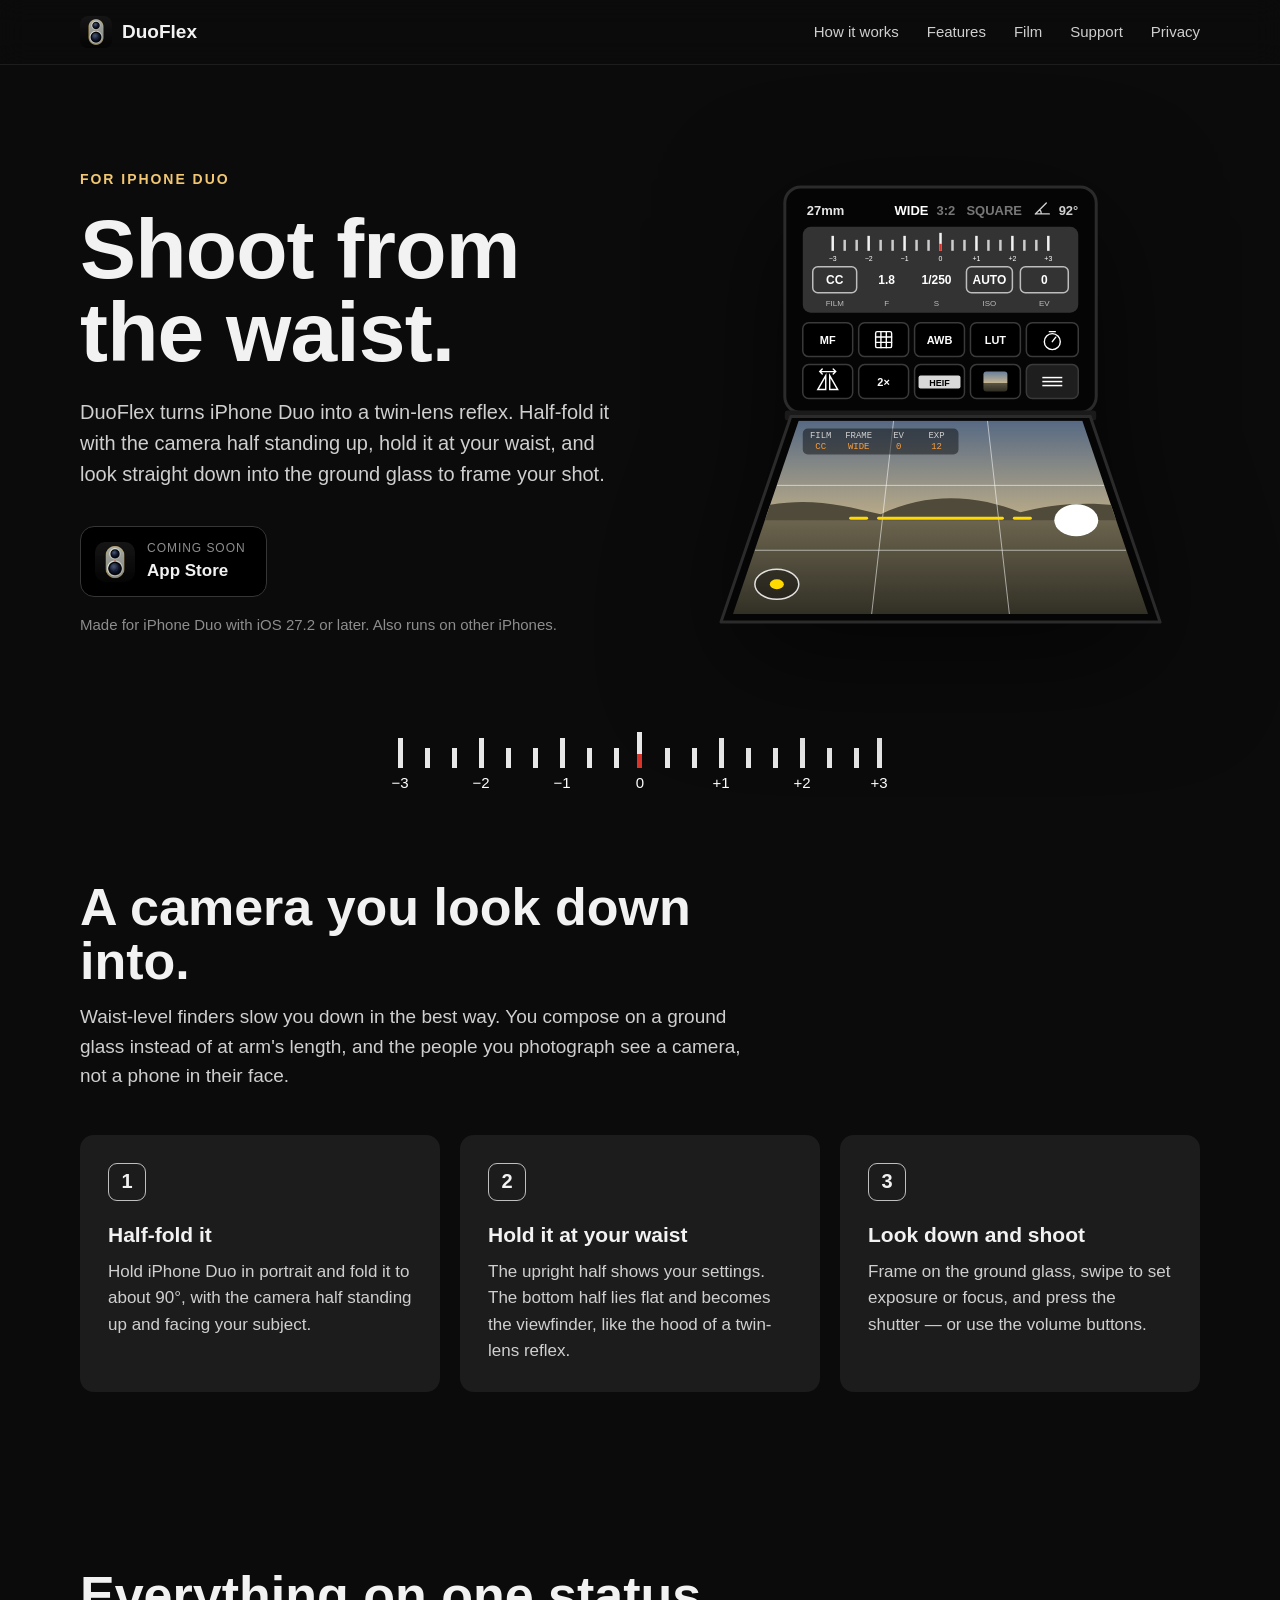
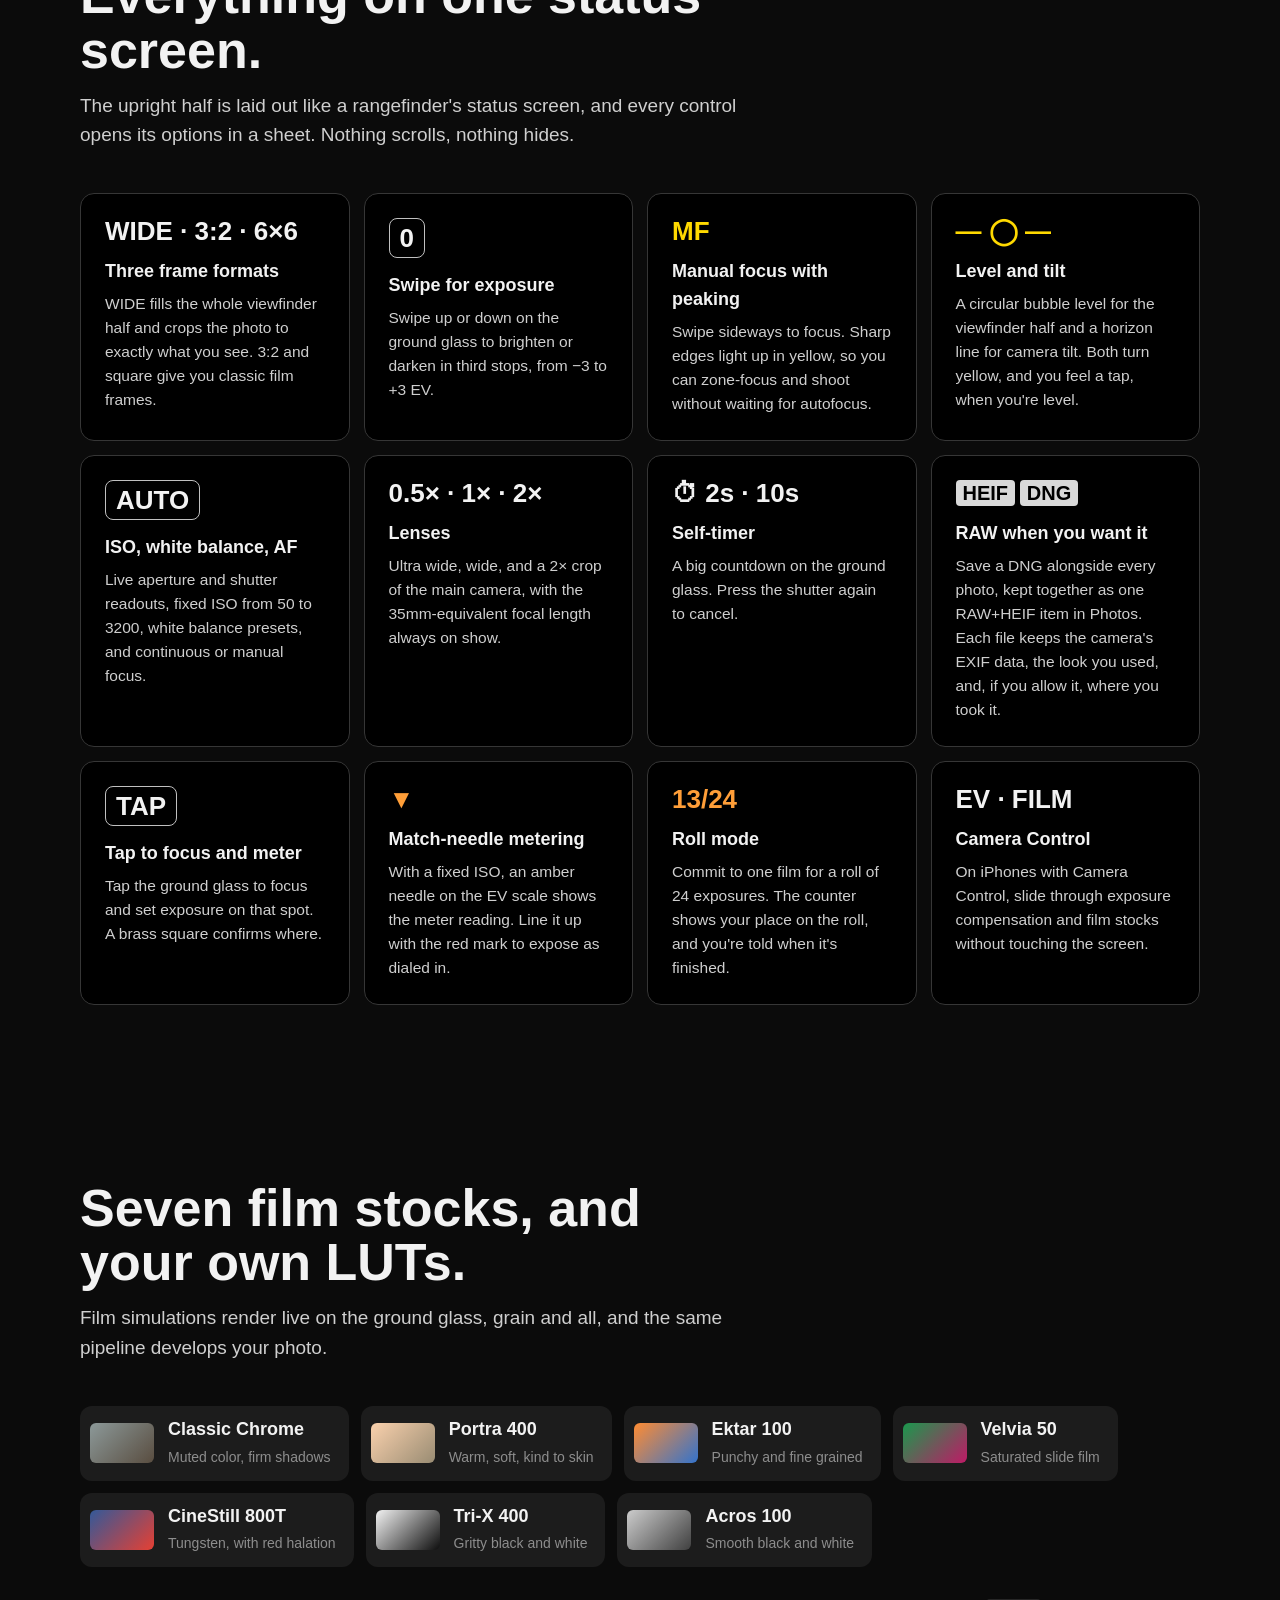
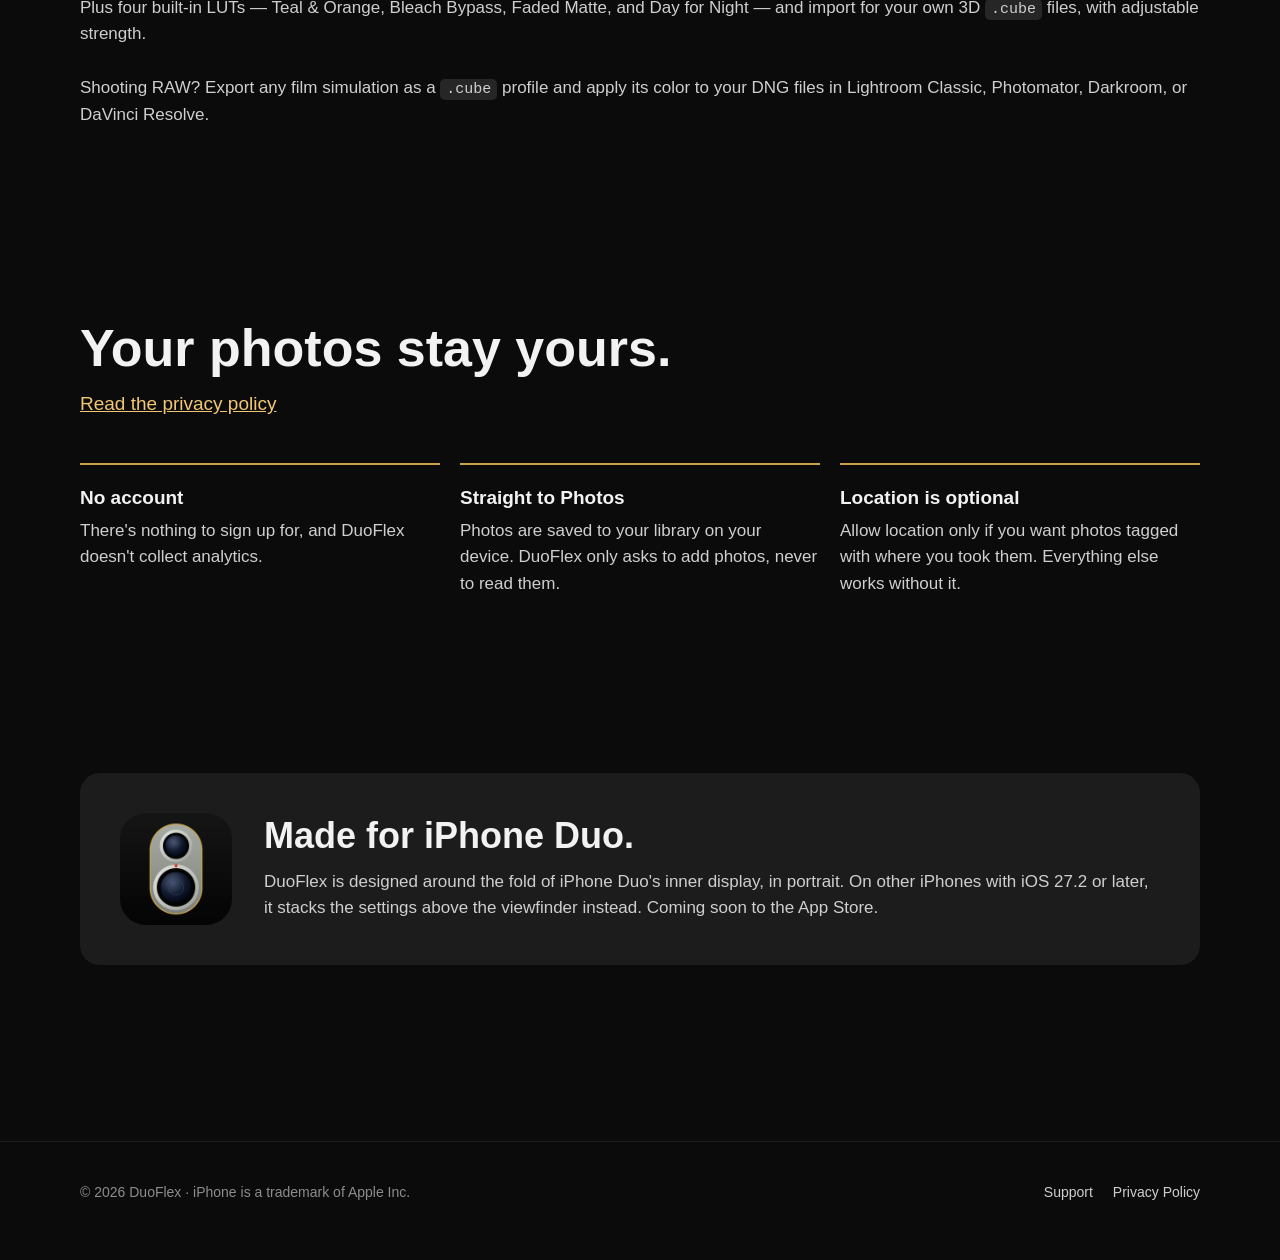
==== index.html @ f469e411 "Show 27mm and a −3 to +3 EV scale in the hero graphic Co-Authored-By: Claude Opus 5.5 <noreply@anthr" ====
<!doctype html>
<html lang="en">
<head>
  <meta charset="utf-8">
  <meta name="viewport" content="width=device-width, initial-scale=1">
  <title>DuoFlex — A waist-level finder for iPhone Duo</title>
  <meta name="description" content="DuoFlex turns iPhone Duo into a twin-lens reflex. Half-fold it, hold it at your waist, and look down into the ground glass to frame your shot.">
  <meta name="theme-color" content="#0b0b0b">
  <meta property="og:title" content="DuoFlex — A waist-level finder for iPhone Duo">
  <meta property="og:description" content="Half-fold your iPhone Duo, hold it at your waist, and look down to frame your shot — like a twin-lens reflex.">
  <meta property="og:image" content="assets/icon.png">
  <link rel="icon" type="image/png" href="assets/favicon.png">
  <link rel="apple-touch-icon" href="assets/apple-touch-icon.png">
  <link rel="stylesheet" href="assets/site.css">
</head>
<body>
  <header>
    <nav class="wrap nav" aria-label="Main">
      <a class="brand" href="#top"><img src="assets/favicon.png" alt="" width="32" height="32">DuoFlex</a>
      <ul>
        <li><a href="#how">How it works</a></li>
        <li><a href="#features">Features</a></li>
        <li><a href="#film">Film</a></li>
        <li><a href="support.html">Support</a></li>
        <li><a href="privacy.html">Privacy</a></li>
      </ul>
    </nav>
  </header>

  <main id="top">
    <section class="hero">
      <div class="wrap hero-grid">
        <div>
          <p class="eyebrow">For iPhone Duo</p>
          <h1>Shoot from<br>the waist.</h1>
          <p class="lede">DuoFlex turns iPhone Duo into a twin-lens reflex. Half-fold it with the camera half standing up, hold it at your waist, and look straight down into the ground glass to frame your shot.</p>
          <div class="cta">
            <div class="badge">
              <img src="assets/favicon.png" alt="" width="40" height="40">
              <div><small>Coming soon</small><strong>App Store</strong></div>
            </div>
            <span class="requires">Made for iPhone Duo with iOS 27.2 or later. Also runs on other iPhones.</span>
          </div>
        </div>

        <!-- A half-folded iPhone Duo: status screen on the upright half, viewfinder on the flat half. -->
        <svg class="device" viewBox="0 0 520 500" role="img" aria-labelledby="device-title">
          <title id="device-title">iPhone Duo half-folded, with the settings screen standing up and the viewfinder lying flat below it</title>
          <defs>
            <linearGradient id="scene" x1="0" y1="262" x2="0" y2="470" gradientUnits="userSpaceOnUse">
              <stop offset="0" stop-color="#506583"/>
              <stop offset="0.48" stop-color="#b7a988"/>
              <stop offset="0.5" stop-color="#6c654f"/>
              <stop offset="1" stop-color="#2d2b22"/>
            </linearGradient>
            <linearGradient id="thumb" x1="0" y1="0" x2="0" y2="1">
              <stop offset="0" stop-color="#6a7f9c"/>
              <stop offset="0.55" stop-color="#c3b493"/>
              <stop offset="0.56" stop-color="#5e5845"/>
              <stop offset="1" stop-color="#2d2b22"/>
            </linearGradient>
            <clipPath id="glass"><polygon points="118,268 402,268 468,462 52,462"/></clipPath>
          </defs>

          <!-- Upright half -->
          <rect x="104" y="34" width="312" height="226" rx="16" fill="#050505" stroke="#2b2b2b" stroke-width="3"/>
          <text x="126" y="62" fill="#e6e6e6" font-size="13" font-family="-apple-system, sans-serif" font-weight="600">27mm</text>
          <!-- Hinge angle -->
          <path d="M355 61 L369 61 M355 61 L366 50 M361 61 A6 6 0 0 0 359.3 56.7" fill="none" stroke="#cfcfcf" stroke-width="1.4" stroke-linecap="round"/>
          <text x="398" y="62" fill="#cfcfcf" font-size="13" font-family="-apple-system, sans-serif" font-weight="600" text-anchor="end">92°</text>
          <text x="214" y="62" fill="#ffffff" font-size="13" font-family="-apple-system, sans-serif" font-weight="600">WIDE</text>
          <text x="256" y="62" fill="#777" font-size="13" font-family="-apple-system, sans-serif" font-weight="600">3:2</text>
          <text x="286" y="62" fill="#777" font-size="13" font-family="-apple-system, sans-serif" font-weight="600">SQUARE</text>
          <rect x="122" y="74" width="276" height="86" rx="8" fill="#333"/>
          <!-- EV scale: −3 to +3 in third stops, like the app -->
          <g>
            <rect x="150.75" y="83" width="2.5" height="15" fill="#f2f2f2"/>
            <rect x="162.75" y="87" width="2.5" height="11" fill="#cccccc"/>
            <rect x="174.75" y="87" width="2.5" height="11" fill="#cccccc"/>
            <rect x="186.75" y="83" width="2.5" height="15" fill="#f2f2f2"/>
            <rect x="198.75" y="87" width="2.5" height="11" fill="#cccccc"/>
            <rect x="210.75" y="87" width="2.5" height="11" fill="#cccccc"/>
            <rect x="222.75" y="83" width="2.5" height="15" fill="#f2f2f2"/>
            <rect x="234.75" y="87" width="2.5" height="11" fill="#cccccc"/>
            <rect x="246.75" y="87" width="2.5" height="11" fill="#cccccc"/>
            <rect x="258.75" y="80" width="2.5" height="18" fill="#f2f2f2"/>
            <rect x="270.75" y="87" width="2.5" height="11" fill="#cccccc"/>
            <rect x="282.75" y="87" width="2.5" height="11" fill="#cccccc"/>
            <rect x="294.75" y="83" width="2.5" height="15" fill="#f2f2f2"/>
            <rect x="306.75" y="87" width="2.5" height="11" fill="#cccccc"/>
            <rect x="318.75" y="87" width="2.5" height="11" fill="#cccccc"/>
            <rect x="330.75" y="83" width="2.5" height="15" fill="#f2f2f2"/>
            <rect x="342.75" y="87" width="2.5" height="11" fill="#cccccc"/>
            <rect x="354.75" y="87" width="2.5" height="11" fill="#cccccc"/>
            <rect x="366.75" y="83" width="2.5" height="15" fill="#f2f2f2"/>
          </g>
          <g fill="#fff" font-size="7" font-family="-apple-system, sans-serif" text-anchor="middle">
            <text x="152" y="108">−3</text><text x="188" y="108">−2</text><text x="224" y="108">−1</text><text x="260" y="108">0</text><text x="296" y="108">+1</text><text x="332" y="108">+2</text><text x="368" y="108">+3</text>
          </g>
          <rect x="258.75" y="91" width="2.5" height="7" fill="#d9342b"/>
          <g fill="none" stroke="#bdbdbd" stroke-width="1.5">
            <rect x="132" y="114" width="44" height="26" rx="5"/>
            <rect x="286" y="114" width="46" height="26" rx="5"/>
            <rect x="340" y="114" width="48" height="26" rx="5"/>
          </g>
          <g fill="#fff" font-size="12" font-family="-apple-system, sans-serif" font-weight="600" text-anchor="middle">
            <text x="154" y="131">CC</text><text x="206" y="131">1.8</text><text x="256" y="131">1/250</text>
            <text x="309" y="131">AUTO</text><text x="364" y="131">0</text>
          </g>
          <g fill="#bdbdbd" font-size="8" font-family="-apple-system, sans-serif" text-anchor="middle">
            <text x="154" y="153">FILM</text><text x="206" y="153">F</text><text x="256" y="153">S</text>
            <text x="309" y="153">ISO</text><text x="364" y="153">EV</text>
          </g>
          <g fill="#000" stroke="#3a3a3a" stroke-width="1.5">
            <rect x="122" y="170" width="50" height="34" rx="6"/><rect x="178" y="170" width="50" height="34" rx="6"/>
            <rect x="234" y="170" width="50" height="34" rx="6"/><rect x="290" y="170" width="50" height="34" rx="6"/>
            <rect x="346" y="170" width="52" height="34" rx="6"/>
            <rect x="122" y="212" width="50" height="34" rx="6"/><rect x="178" y="212" width="50" height="34" rx="6"/>
            <rect x="234" y="212" width="50" height="34" rx="6"/><rect x="290" y="212" width="50" height="34" rx="6"/>
            <rect x="346" y="212" width="52" height="34" rx="6" fill="#1e1e1e"/>
          </g>
          <g fill="#fff" font-size="11" font-family="-apple-system, sans-serif" font-weight="600" text-anchor="middle">
            <text x="147" y="191">MF</text><text x="259" y="191">AWB</text><text x="315" y="191">LUT</text>
            <text x="203" y="233">2×</text>
          </g>
          <g fill="none" stroke="#fff" stroke-width="1.4" stroke-linecap="round">
            <!-- Grid -->
            <rect x="195" y="179" width="16" height="16" rx="1.5"/>
            <line x1="200.3" y1="179" x2="200.3" y2="195"/><line x1="205.7" y1="179" x2="205.7" y2="195"/>
            <line x1="195" y1="184.3" x2="211" y2="184.3"/><line x1="195" y1="189.7" x2="211" y2="189.7"/>
            <!-- Self-timer -->
            <circle cx="372" cy="189" r="8"/><line x1="372" y1="189" x2="375.5" y2="184.5"/><line x1="369" y1="179" x2="375" y2="179"/>
            <!-- Mirror -->
            <path d="M145 237 L145 223 L137 237 Z M149 237 L149 223 L157 237 Z"/>
            <path d="M139 219 L155 219 M141.5 216.5 L139 219 L141.5 221.5 M152.5 216.5 L155 219 L152.5 221.5"/>
          </g>
          <!-- Last photo thumbnail -->
          <rect x="303" y="219" width="24" height="20" rx="3" fill="url(#thumb)"/>
          <rect x="238" y="223" width="42" height="13" rx="2" fill="#d9d9d9"/>
          <text x="259" y="233" fill="#000" font-size="9" font-family="-apple-system, sans-serif" font-weight="700" text-anchor="middle">HEIF</text>
          <g stroke="#fff" stroke-width="1.5"><line x1="362" y1="225" x2="382" y2="225"/><line x1="362" y1="229" x2="382" y2="229"/><line x1="362" y1="233" x2="382" y2="233"/></g>

          <!-- Hinge -->
          <rect x="104" y="258" width="312" height="10" rx="3" fill="#1a1a1a"/>

          <!-- Flat half, seen from above at an angle -->
          <polygon points="110,264 410,264 480,470 40,470" fill="#050505" stroke="#2b2b2b" stroke-width="3" stroke-linejoin="round"/>
          <g clip-path="url(#glass)">
            <rect x="40" y="262" width="440" height="210" fill="url(#scene)"/>
            <!-- Distant hills on the horizon -->
            <path d="M40,366 C110,340 150,350 200,362 C250,338 300,344 340,360 C380,350 430,346 480,364 L480,368 L40,368 Z" fill="#4f4a3a"/>
            <g stroke="#ffffff" stroke-opacity="0.55" stroke-width="1">
              <line x1="213" y1="268" x2="191" y2="462"/><line x1="307" y1="268" x2="329" y2="462"/>
              <line x1="96" y1="333" x2="424" y2="333"/><line x1="74" y1="398" x2="446" y2="398"/>
            </g>
            <!-- Tilt indicator, level -->
            <g stroke="#ffd900" stroke-width="3" stroke-linecap="round">
              <line x1="170" y1="366" x2="186" y2="366"/><line x1="198" y1="366" x2="322" y2="366"/><line x1="334" y1="366" x2="350" y2="366"/>
            </g>
            <!-- Bubble level -->
            <ellipse cx="96" cy="432" rx="22" ry="15" fill="rgb(0 0 0 / 0.35)" stroke="#fff" stroke-opacity="0.85" stroke-width="1.5"/>
            <ellipse cx="96" cy="432" rx="7" ry="5" fill="#ffd900"/>
            <!-- Readouts -->
            <rect x="122" y="276" width="156" height="26" rx="5" fill="rgb(0 0 0 / 0.45)"/>
            <g font-size="9" font-family="ui-monospace, Menlo, monospace" text-anchor="middle">
              <text x="140" y="286" fill="#cfcfcf">FILM</text><text x="140" y="297" fill="#ff9e38">CC</text>
              <text x="178" y="286" fill="#cfcfcf">FRAME</text><text x="178" y="297" fill="#ff9e38">WIDE</text>
              <text x="218" y="286" fill="#cfcfcf">EV</text><text x="218" y="297" fill="#ff9e38">0</text>
              <text x="256" y="286" fill="#cfcfcf">EXP</text><text x="256" y="297" fill="#ff9e38">12</text>
            </g>
          </g>
          <!-- Shutter release -->
          <ellipse cx="396" cy="368" rx="22" ry="16" fill="#fff"/>
        </svg>
      </div>
    </section>

    <div class="scale" aria-hidden="true">
      <svg viewBox="0 0 520 60">
        <g fill="#e8e8e8">
          <rect x="18" y="6" width="5" height="30"/><rect x="45" y="16" width="5" height="20"/><rect x="72" y="16" width="5" height="20"/>
          <rect x="99" y="6" width="5" height="30"/><rect x="126" y="16" width="5" height="20"/><rect x="153" y="16" width="5" height="20"/>
          <rect x="180" y="6" width="5" height="30"/><rect x="207" y="16" width="5" height="20"/><rect x="234" y="16" width="5" height="20"/>
          <rect x="257" y="0" width="5" height="36"/>
          <rect x="285" y="16" width="5" height="20"/><rect x="312" y="16" width="5" height="20"/><rect x="339" y="6" width="5" height="30"/>
          <rect x="366" y="16" width="5" height="20"/><rect x="393" y="16" width="5" height="20"/><rect x="420" y="6" width="5" height="30"/>
          <rect x="447" y="16" width="5" height="20"/><rect x="474" y="16" width="5" height="20"/><rect x="497" y="6" width="5" height="30"/>
        </g>
        <rect x="257" y="22" width="5" height="14" fill="#d9342b"/>
        <g fill="#fff" font-size="15" font-family="-apple-system, sans-serif" font-weight="500" text-anchor="middle">
          <text x="20" y="56">−3</text><text x="101" y="56">−2</text><text x="182" y="56">−1</text><text x="260" y="56">0</text>
          <text x="341" y="56">+1</text><text x="422" y="56">+2</text><text x="499" y="56">+3</text>
        </g>
      </svg>
    </div>

    <section id="how">
      <div class="wrap">
        <div class="section-head">
          <h2>A camera you look down into.</h2>
          <p>Waist-level finders slow you down in the best way. You compose on a ground glass instead of at arm's length, and the people you photograph see a camera, not a phone in their face.</p>
        </div>
        <ol class="steps">
          <li>
            <h3>Half-fold it</h3>
            <p>Hold iPhone Duo in portrait and fold it to about 90°, with the camera half standing up and facing your subject.</p>
          </li>
          <li>
            <h3>Hold it at your waist</h3>
            <p>The upright half shows your settings. The bottom half lies flat and becomes the viewfinder, like the hood of a twin-lens reflex.</p>
          </li>
          <li>
            <h3>Look down and shoot</h3>
            <p>Frame on the ground glass, swipe to set exposure or focus, and press the shutter — or use the volume buttons.</p>
          </li>
        </ol>
      </div>
    </section>

    <section id="features">
      <div class="wrap">
        <div class="section-head">
          <h2>Everything on one status screen.</h2>
          <p>The upright half is laid out like a rangefinder's status screen, and every control opens its options in a sheet. Nothing scrolls, nothing hides.</p>
        </div>
        <div class="tiles">
          <div class="tile"><span class="code">WIDE · 3:2 · 6×6</span><h3>Three frame formats</h3><p>WIDE fills the whole viewfinder half and crops the photo to exactly what you see. 3:2 and square give you classic film frames.</p></div>
          <div class="tile"><span class="code boxed">0</span><h3>Swipe for exposure</h3><p>Swipe up or down on the ground glass to brighten or darken in third stops, from −3 to +3 EV.</p></div>
          <div class="tile"><span class="code yellow">MF</span><h3>Manual focus with peaking</h3><p>Swipe sideways to focus. Sharp edges light up in yellow, so you can zone-focus and shoot without waiting for autofocus.</p></div>
          <div class="tile"><span class="code yellow">— ◯ —</span><h3>Level and tilt</h3><p>A circular bubble level for the viewfinder half and a horizon line for camera tilt. Both turn yellow, and you feel a tap, when you're level.</p></div>
          <div class="tile"><span class="code boxed">AUTO</span><h3>ISO, white balance, AF</h3><p>Live aperture and shutter readouts, fixed ISO from 50 to 3200, white balance presets, and continuous or manual focus.</p></div>
          <div class="tile"><span class="code">0.5× · 1× · 2×</span><h3>Lenses</h3><p>Ultra wide, wide, and a 2× crop of the main camera, with the 35mm-equivalent focal length always on show.</p></div>
          <div class="tile"><span class="code">⏱ 2s · 10s</span><h3>Self-timer</h3><p>A big countdown on the ground glass. Press the shutter again to cancel.</p></div>
          <div class="tile"><span class="code chip">HEIF</span> <span class="code chip">DNG</span><h3>RAW when you want it</h3><p>Save a DNG alongside every photo, kept together as one RAW+HEIF item in Photos. Each file keeps the camera's EXIF data, the look you used, and, if you allow it, where you took it.</p></div>
          <div class="tile"><span class="code boxed">TAP</span><h3>Tap to focus and meter</h3><p>Tap the ground glass to focus and set exposure on that spot. A brass square confirms where.</p></div>
          <div class="tile"><span class="code amber">▼</span><h3>Match-needle metering</h3><p>With a fixed ISO, an amber needle on the EV scale shows the meter reading. Line it up with the red mark to expose as dialed in.</p></div>
          <div class="tile"><span class="code amber">13/24</span><h3>Roll mode</h3><p>Commit to one film for a roll of 24 exposures. The counter shows your place on the roll, and you're told when it's finished.</p></div>
          <div class="tile"><span class="code">EV · FILM</span><h3>Camera Control</h3><p>On iPhones with Camera Control, slide through exposure compensation and film stocks without touching the screen.</p></div>
        </div>
      </div>
    </section>

    <section id="film">
      <div class="wrap">
        <div class="section-head">
          <h2>Seven film stocks, and your own LUTs.</h2>
          <p>Film simulations render live on the ground glass, grain and all, and the same pipeline develops your photo.</p>
        </div>
        <ul class="films">
          <li><span class="swatch" style="background: linear-gradient(135deg, #8c9999, #594d40)"></span><div><strong>Classic Chrome</strong><span>Muted color, firm shadows</span></div></li>
          <li><span class="swatch" style="background: linear-gradient(135deg, #fad1ad, #998c73)"></span><div><strong>Portra 400</strong><span>Warm, soft, kind to skin</span></div></li>
          <li><span class="swatch" style="background: linear-gradient(135deg, #ff8c33, #3373cc)"></span><div><strong>Ektar 100</strong><span>Punchy and fine grained</span></div></li>
          <li><span class="swatch" style="background: linear-gradient(135deg, #1a994d, #bf1a66)"></span><div><strong>Velvia 50</strong><span>Saturated slide film</span></div></li>
          <li><span class="swatch" style="background: linear-gradient(135deg, #335999, #e64033)"></span><div><strong>CineStill 800T</strong><span>Tungsten, with red halation</span></div></li>
          <li><span class="swatch" style="background: linear-gradient(135deg, #f2f2f2, #0d0d0d)"></span><div><strong>Tri-X 400</strong><span>Gritty black and white</span></div></li>
          <li><span class="swatch" style="background: linear-gradient(135deg, #cccccc, #404040)"></span><div><strong>Acros 100</strong><span>Smooth black and white</span></div></li>
        </ul>
        <p class="luts">Plus four built-in LUTs — Teal &amp; Orange, Bleach Bypass, Faded Matte, and Day for Night — and import for your own 3D <code>.cube</code> files, with adjustable strength.</p>
        <p class="luts">Shooting RAW? Export any film simulation as a <code>.cube</code> profile and apply its color to your DNG files in Lightroom Classic, Photomator, Darkroom, or DaVinci Resolve.</p>
      </div>
    </section>

    <section id="privacy">
      <div class="wrap">
        <div class="section-head">
          <h2>Your photos stay yours.</h2>
          <p><a href="privacy.html">Read the privacy policy</a></p>
        </div>
        <div class="privacy">
          <div><h3>No account</h3><p>There's nothing to sign up for, and DuoFlex doesn't collect analytics.</p></div>
          <div><h3>Straight to Photos</h3><p>Photos are saved to your library on your device. DuoFlex only asks to add photos, never to read them.</p></div>
          <div><h3>Location is optional</h3><p>Allow location only if you want photos tagged with where you took them. Everything else works without it.</p></div>
        </div>
      </div>
    </section>

    <section>
      <div class="wrap req">
        <img src="assets/icon.png" alt="DuoFlex app icon: a twin-lens reflex camera" width="112" height="112">
        <div>
          <h2>Made for iPhone Duo.</h2>
          <p>DuoFlex is designed around the fold of iPhone Duo's inner display, in portrait. On other iPhones with iOS 27.2 or later, it stacks the settings above the viewfinder instead. Coming soon to the App Store.</p>
        </div>
      </div>
    </section>
  </main>

  <footer>
    <div class="wrap">
      <span>© 2026 DuoFlex · iPhone is a trademark of Apple Inc.</span>
      <nav aria-label="Footer">
        <a href="support.html">Support</a>
        <a href="privacy.html">Privacy Policy</a>
      </nav>
    </div>
  </footer>
</body>
</html>
---- assets/site.css ----
:root {
  --bg: #0b0b0b;
  --panel: #1c1c1c;
  --panel-2: #262626;
  --stroke: #363636;
  --text: #f2f2f2;
  --label: #cfcfcf;
  --dim: #8d8d8d;
  --brass: #c9a24a;
  --accent: #f2c773;
  --red: #d9342b;
  --peaking: #ffd900;
  --radius: 14px;
  --condensed: ui-sans-serif, -apple-system, "SF Pro Display", "Helvetica Neue", Arial, sans-serif;
}

* { box-sizing: border-box; }

html { scroll-behavior: smooth; }
@media (prefers-reduced-motion: reduce) { html { scroll-behavior: auto; } }

body {
  margin: 0;
  background: var(--bg);
  color: var(--text);
  font: 17px/1.55 -apple-system, BlinkMacSystemFont, "SF Pro Text", "Helvetica Neue", Arial, sans-serif;
  -webkit-font-smoothing: antialiased;
}

a { color: var(--accent); }
a:focus-visible, button:focus-visible { outline: 2px solid var(--accent); outline-offset: 3px; border-radius: 6px; }

.wrap { width: min(1120px, 100% - 48px); margin-inline: auto; }

.condensed {
  font-family: var(--condensed);
  font-stretch: condensed;
  letter-spacing: 0.02em;
}

/* Header */
header {
  position: sticky; top: 0; z-index: 10;
  background: rgb(11 11 11 / 0.82);
  backdrop-filter: saturate(140%) blur(14px);
  -webkit-backdrop-filter: saturate(140%) blur(14px);
  border-bottom: 1px solid #1d1d1d;
}
.nav { display: flex; align-items: center; justify-content: space-between; height: 64px; }
.brand { display: flex; align-items: center; gap: 10px; color: var(--text); text-decoration: none; font-weight: 600; font-size: 19px; }
.brand img { width: 32px; height: 32px; border-radius: 8px; }
.nav ul { display: flex; gap: 28px; list-style: none; margin: 0; padding: 0; }
.nav ul a { color: var(--label); text-decoration: none; font-size: 15px; }
.nav ul a:hover { color: var(--text); }
@media (max-width: 640px) { .nav ul { display: none; } }

/* Hero */
.hero { padding: 88px 0 72px; }
.hero-grid { display: grid; grid-template-columns: 1.05fr 1fr; gap: 56px; align-items: center; }
@media (max-width: 900px) { .hero-grid { grid-template-columns: 1fr; } .hero { padding-top: 56px; } }

.eyebrow { color: var(--accent); font-size: 14px; font-weight: 600; text-transform: uppercase; letter-spacing: 0.14em; margin: 0 0 18px; }
h1 {
  font-family: var(--condensed);
  font-stretch: condensed;
  font-weight: 600;
  font-size: clamp(48px, 7vw, 84px);
  line-height: 0.98;
  letter-spacing: -0.01em;
  margin: 0 0 24px;
}
.lede { font-size: 20px; color: var(--label); max-width: 34em; margin: 0 0 36px; }

.cta { display: flex; flex-wrap: wrap; align-items: center; gap: 16px 24px; }
.badge {
  display: inline-flex; align-items: center; gap: 12px;
  padding: 12px 20px 12px 14px;
  border: 1.5px solid var(--stroke);
  border-radius: 14px;
  background: #000;
}
.badge img { width: 40px; height: 40px; border-radius: 10px; }
.badge small { display: block; color: var(--dim); font-size: 12px; text-transform: uppercase; letter-spacing: 0.08em; }
.badge strong { font-size: 17px; }
.requires { color: var(--dim); font-size: 15px; }

.device { width: 100%; max-width: 520px; justify-self: center; filter: drop-shadow(0 30px 60px rgb(0 0 0 / 0.6)); }

/* EV scale divider */
.scale { display: flex; justify-content: center; padding: 8px 0 0; }
.scale svg { width: min(520px, 90%); height: auto; }

/* Sections */
section { padding: 88px 0; }
.section-head { max-width: 40em; margin-bottom: 44px; }
h2 {
  font-family: var(--condensed);
  font-stretch: condensed;
  font-weight: 600;
  font-size: clamp(34px, 4.6vw, 52px);
  line-height: 1.04;
  margin: 0 0 14px;
}
.section-head p { color: var(--label); font-size: 19px; margin: 0; }

/* How it works */
.steps { display: grid; grid-template-columns: repeat(3, 1fr); gap: 20px; counter-reset: step; list-style: none; padding: 0; margin: 0; }
@media (max-width: 820px) { .steps { grid-template-columns: 1fr; } }
.steps li {
  background: var(--panel);
  border-radius: var(--radius);
  padding: 28px;
  counter-increment: step;
}
.steps li::before {
  content: counter(step);
  display: inline-grid; place-items: center;
  width: 36px; height: 36px;
  border: 1.5px solid #bfbfbf;
  border-radius: 9px;
  font-family: var(--condensed); font-stretch: condensed; font-weight: 600; font-size: 20px;
  margin-bottom: 18px;
}
.steps h3 { margin: 0 0 8px; font-size: 21px; }
.steps p { margin: 0; color: var(--label); }

/* Features: tiles like the status screen */
.tiles { display: grid; grid-template-columns: repeat(auto-fill, minmax(250px, 1fr)); gap: 14px; }
.tile {
  border: 1.5px solid var(--stroke);
  border-radius: var(--radius);
  padding: 24px;
  background: #000;
}
.tile .code {
  display: inline-block;
  font-family: var(--condensed); font-stretch: condensed; font-weight: 600;
  font-size: 26px; line-height: 1;
  margin-bottom: 14px;
}
.tile .code.boxed { border: 1.5px solid #c0c0c0; border-radius: 8px; padding: 6px 10px; }
.tile .code.chip { background: #d9d9d9; color: #000; border-radius: 4px; padding: 3px 7px; font-size: 20px; }
.tile .code.yellow { color: var(--peaking); }
.tile .code.amber { color: #ff9e38; }
.tile h3 { margin: 0 0 6px; font-size: 18px; }
.tile p { margin: 0; color: var(--label); font-size: 15.5px; }

/* Film strip */
.films { display: flex; flex-wrap: wrap; gap: 12px; list-style: none; padding: 0; margin: 0; }
.films li {
  display: flex; align-items: center; gap: 14px;
  background: var(--panel);
  border-radius: 12px;
  padding: 10px 18px 10px 10px;
}
.swatch { width: 64px; height: 40px; border-radius: 6px; flex: none; }
.films strong { display: block; font-family: var(--condensed); font-stretch: condensed; font-size: 18px; }
.films span { color: var(--dim); font-size: 14px; }
.luts { margin-top: 28px; color: var(--label); }
.luts code { background: var(--panel-2); padding: 2px 6px; border-radius: 5px; font-size: 15px; }

/* Privacy */
.privacy { display: grid; grid-template-columns: repeat(3, 1fr); gap: 20px; }
@media (max-width: 820px) { .privacy { grid-template-columns: 1fr; } }
.privacy div { border-top: 2px solid var(--brass); padding-top: 18px; }
.privacy h3 { margin: 0 0 6px; font-size: 19px; }
.privacy p { margin: 0; color: var(--label); }

/* Requirements */
.req { background: var(--panel); border-radius: 20px; padding: 40px; display: grid; grid-template-columns: auto 1fr; gap: 32px; align-items: center; }
@media (max-width: 700px) { .req { grid-template-columns: 1fr; padding: 28px; } }
.req img { width: 112px; height: 112px; border-radius: 26px; }
.req h2 { font-size: 36px; }
.req p { margin: 0; color: var(--label); }

footer { padding: 40px 0 56px; color: var(--dim); font-size: 14px; border-top: 1px solid #1d1d1d; margin-top: 88px; }
footer .wrap { display: flex; flex-wrap: wrap; justify-content: space-between; gap: 12px; }

/* Current page in the navigation */
.nav ul a[aria-current="page"] { color: var(--text); }

/* Footer links */
footer nav { display: flex; gap: 20px; }
footer a { color: var(--label); text-decoration: none; }
footer a:hover { color: var(--text); }

/* Document pages: privacy and support */
.doc { padding: 72px 0 24px; }
.doc .wrap { max-width: 720px; }
.doc h1 { font-size: clamp(44px, 6vw, 64px); margin-bottom: 12px; }
.doc .updated { color: var(--dim); margin: 0 0 40px; }
.doc .summary { background: var(--panel); border-radius: var(--radius); padding: 24px 28px; margin: 0 0 48px; }
.doc .summary p { margin: 0; color: var(--label); font-size: 18px; }
.doc h2 { font-size: 30px; margin: 48px 0 12px; }
.doc h3 { font-size: 19px; margin: 28px 0 6px; }
.doc p, .doc li { color: var(--label); }
.doc ul { padding-left: 1.2em; }
.doc li { margin: 6px 0; }
.doc code { background: var(--panel-2); padding: 2px 6px; border-radius: 5px; font-size: 15px; }
.doc table { width: 100%; border-collapse: collapse; margin: 16px 0; font-size: 16px; }
.doc th, .doc td { text-align: left; vertical-align: top; padding: 12px 14px; border-bottom: 1px solid var(--stroke); }
.doc th { color: var(--text); font-weight: 600; }
.doc td { color: var(--label); }
.doc details { background: var(--panel); border-radius: 12px; padding: 16px 20px; margin: 10px 0; }
.doc summary { cursor: pointer; font-weight: 600; color: var(--text); }
.doc details p, .doc details ul { margin: 12px 0 0; }
.contact { border: 1.5px solid var(--stroke); border-radius: var(--radius); padding: 24px 28px; margin: 32px 0; }
.contact p { margin: 0 0 16px; }
.button {
  display: inline-block;
  background: var(--accent); color: #000;
  font-weight: 600; text-decoration: none;
  padding: 12px 22px; border-radius: 999px;
}
.button:hover { filter: brightness(1.06); }
.doc th:first-child, .doc td:first-child { width: 30%; }
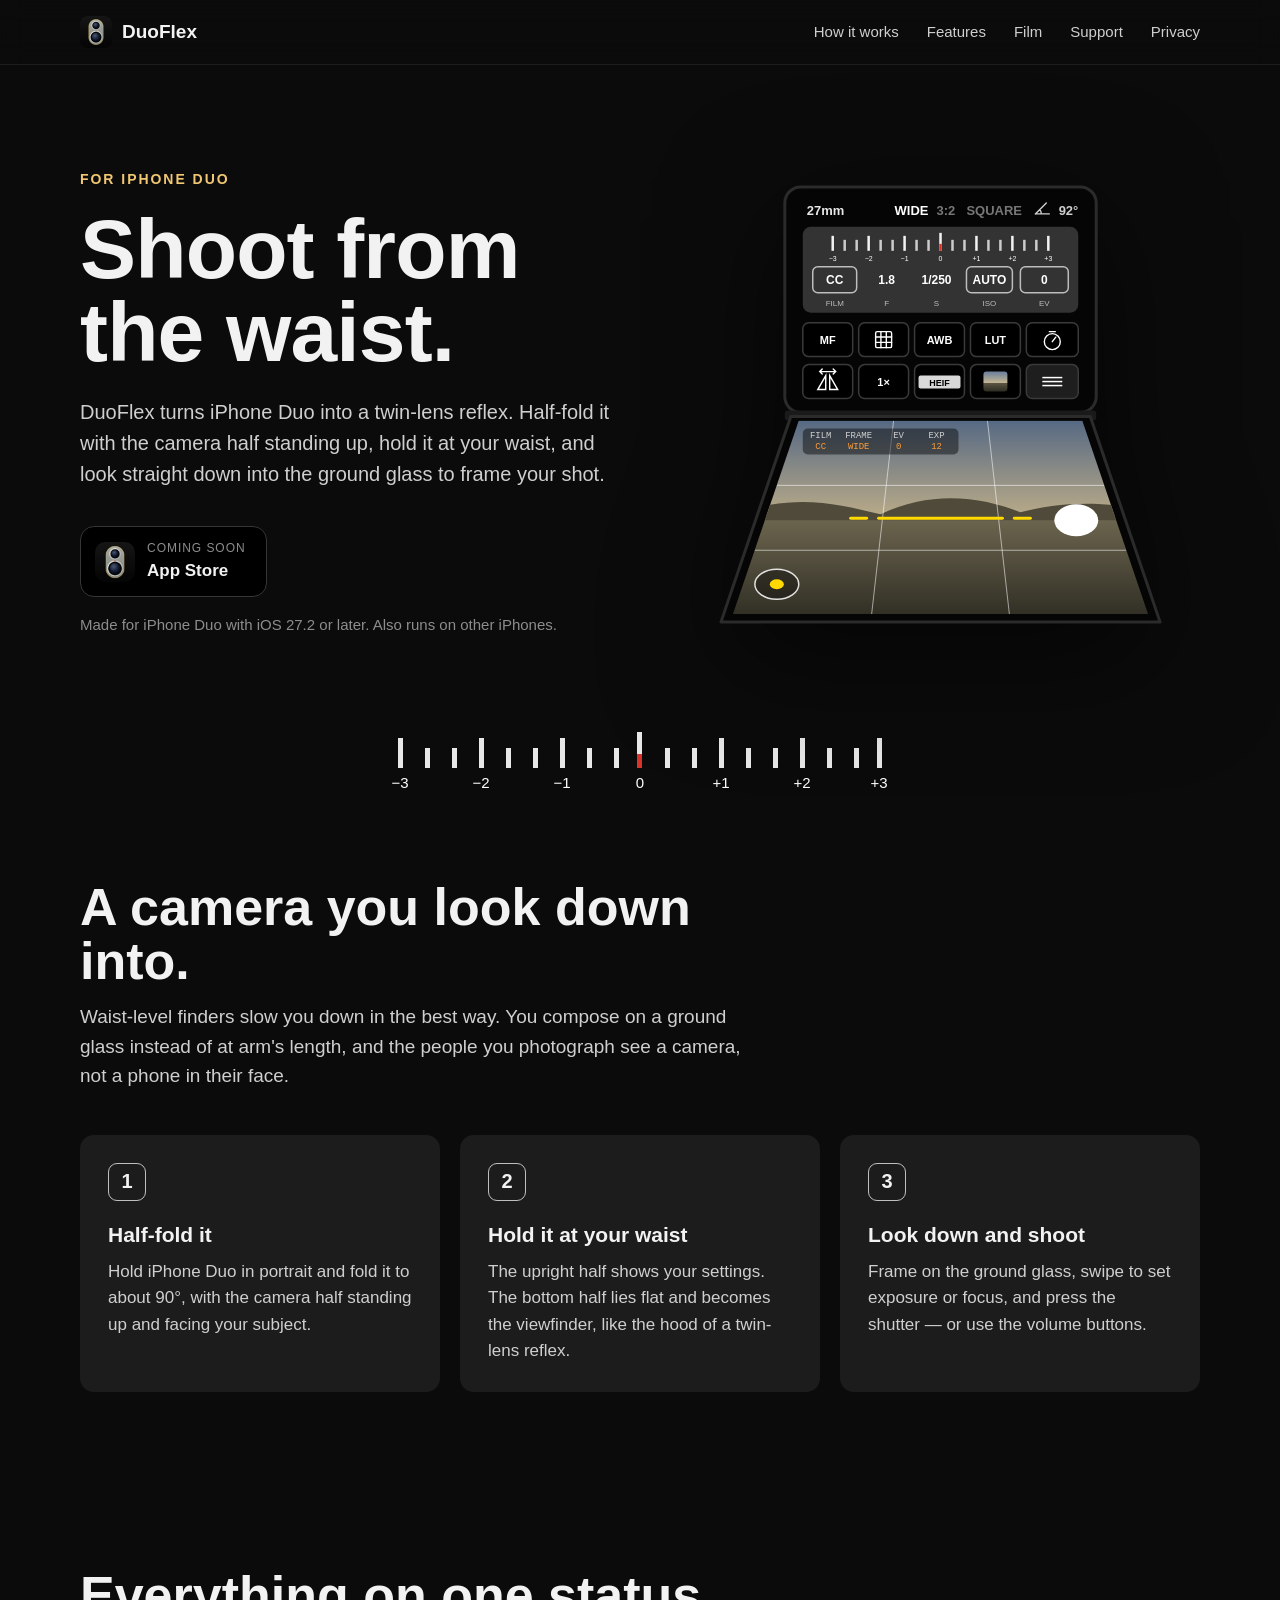
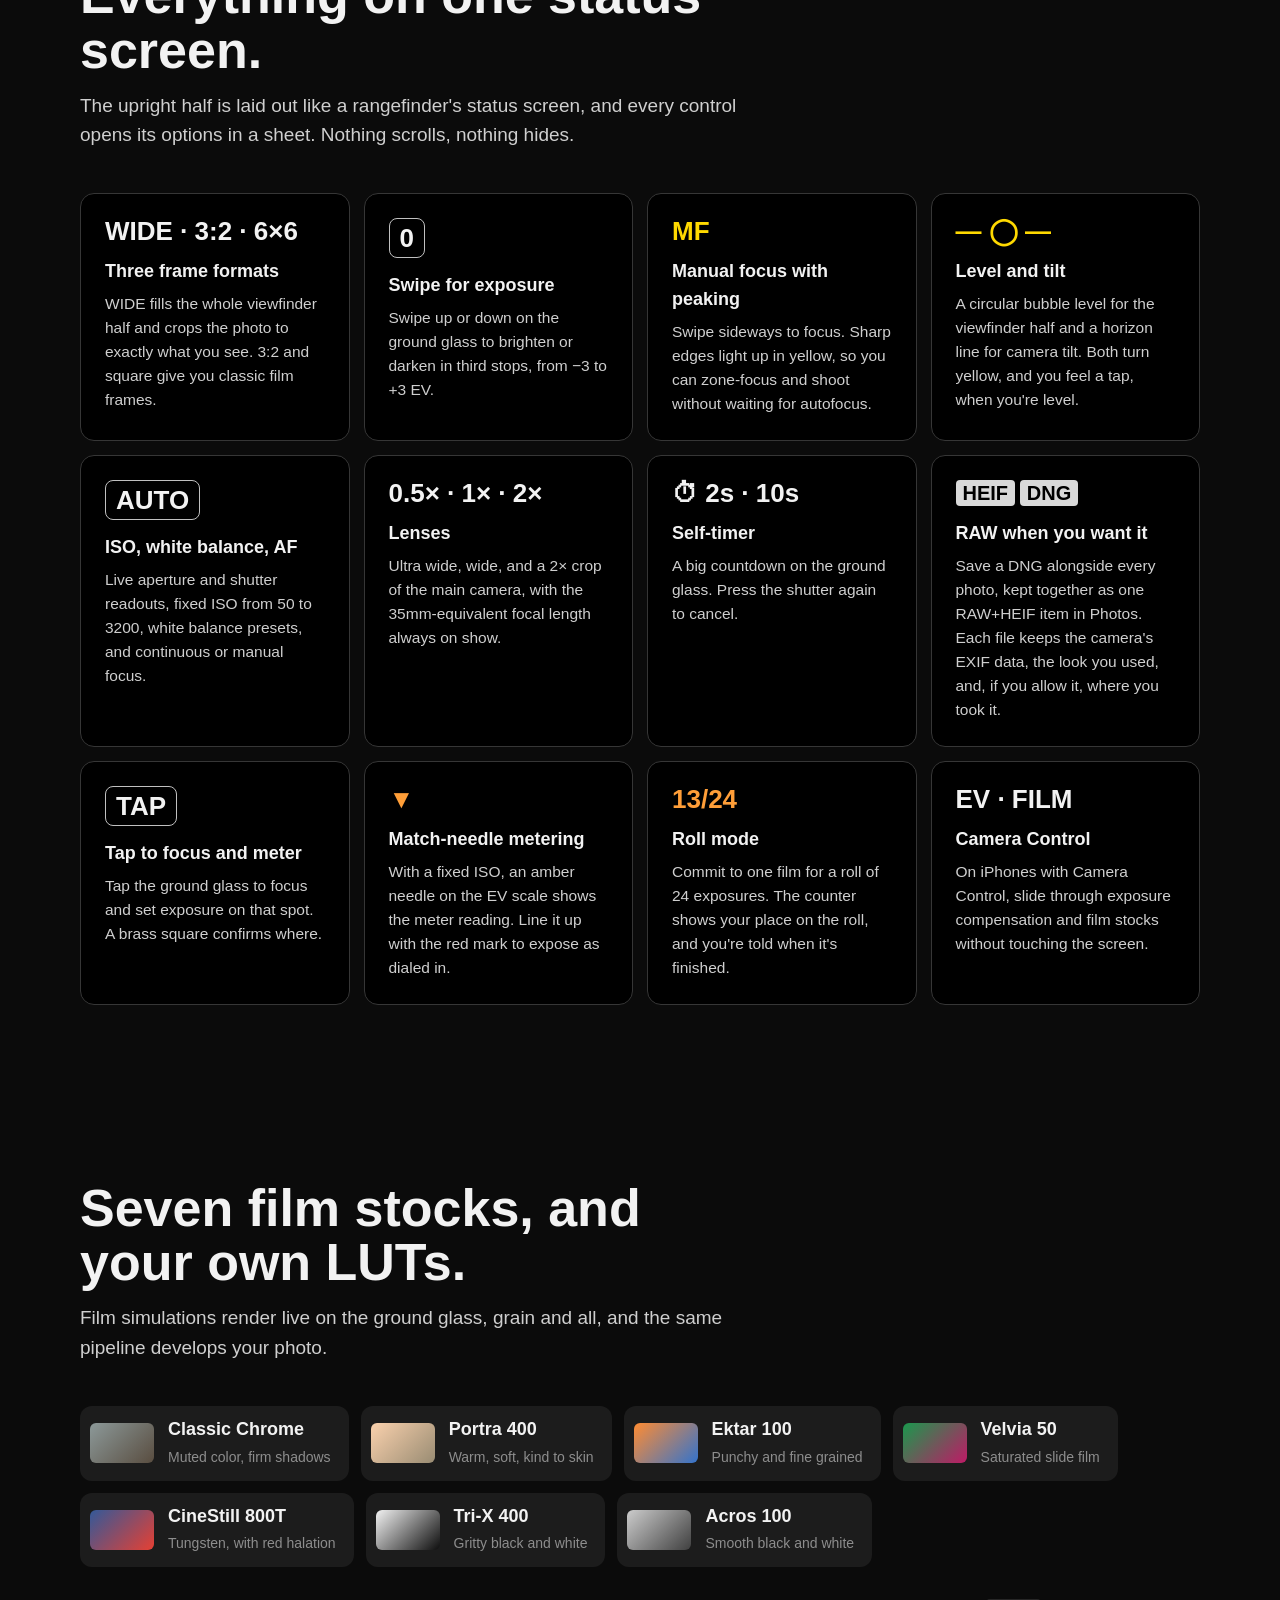
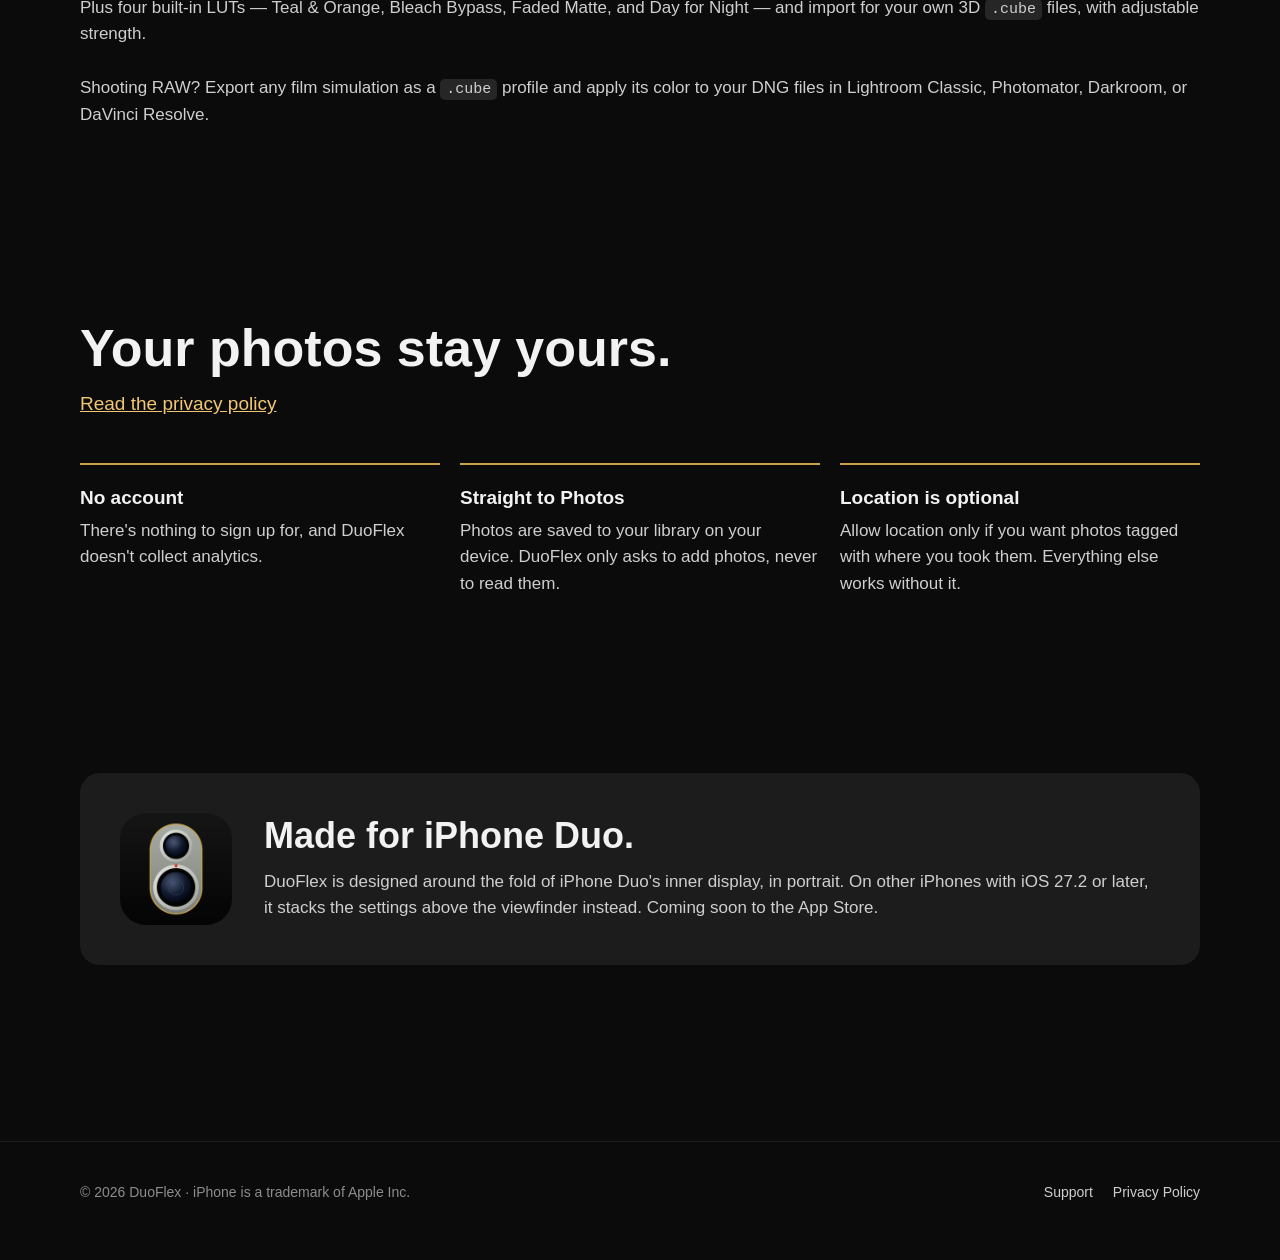
==== commit f02f9da4: "Show the 1× lens in the hero graphic to match 27mm Co-Authored-By: Claude Opus 5.5 <noreply@anthropi" ====
--- a/index.html
+++ b/index.html
@@ -121,7 +121,7 @@
           </g>
           <g fill="#fff" font-size="11" font-family="-apple-system, sans-serif" font-weight="600" text-anchor="middle">
             <text x="147" y="191">MF</text><text x="259" y="191">AWB</text><text x="315" y="191">LUT</text>
-            <text x="203" y="233">2×</text>
+            <text x="203" y="233">1×</text>
           </g>
           <g fill="none" stroke="#fff" stroke-width="1.4" stroke-linecap="round">
             <!-- Grid -->
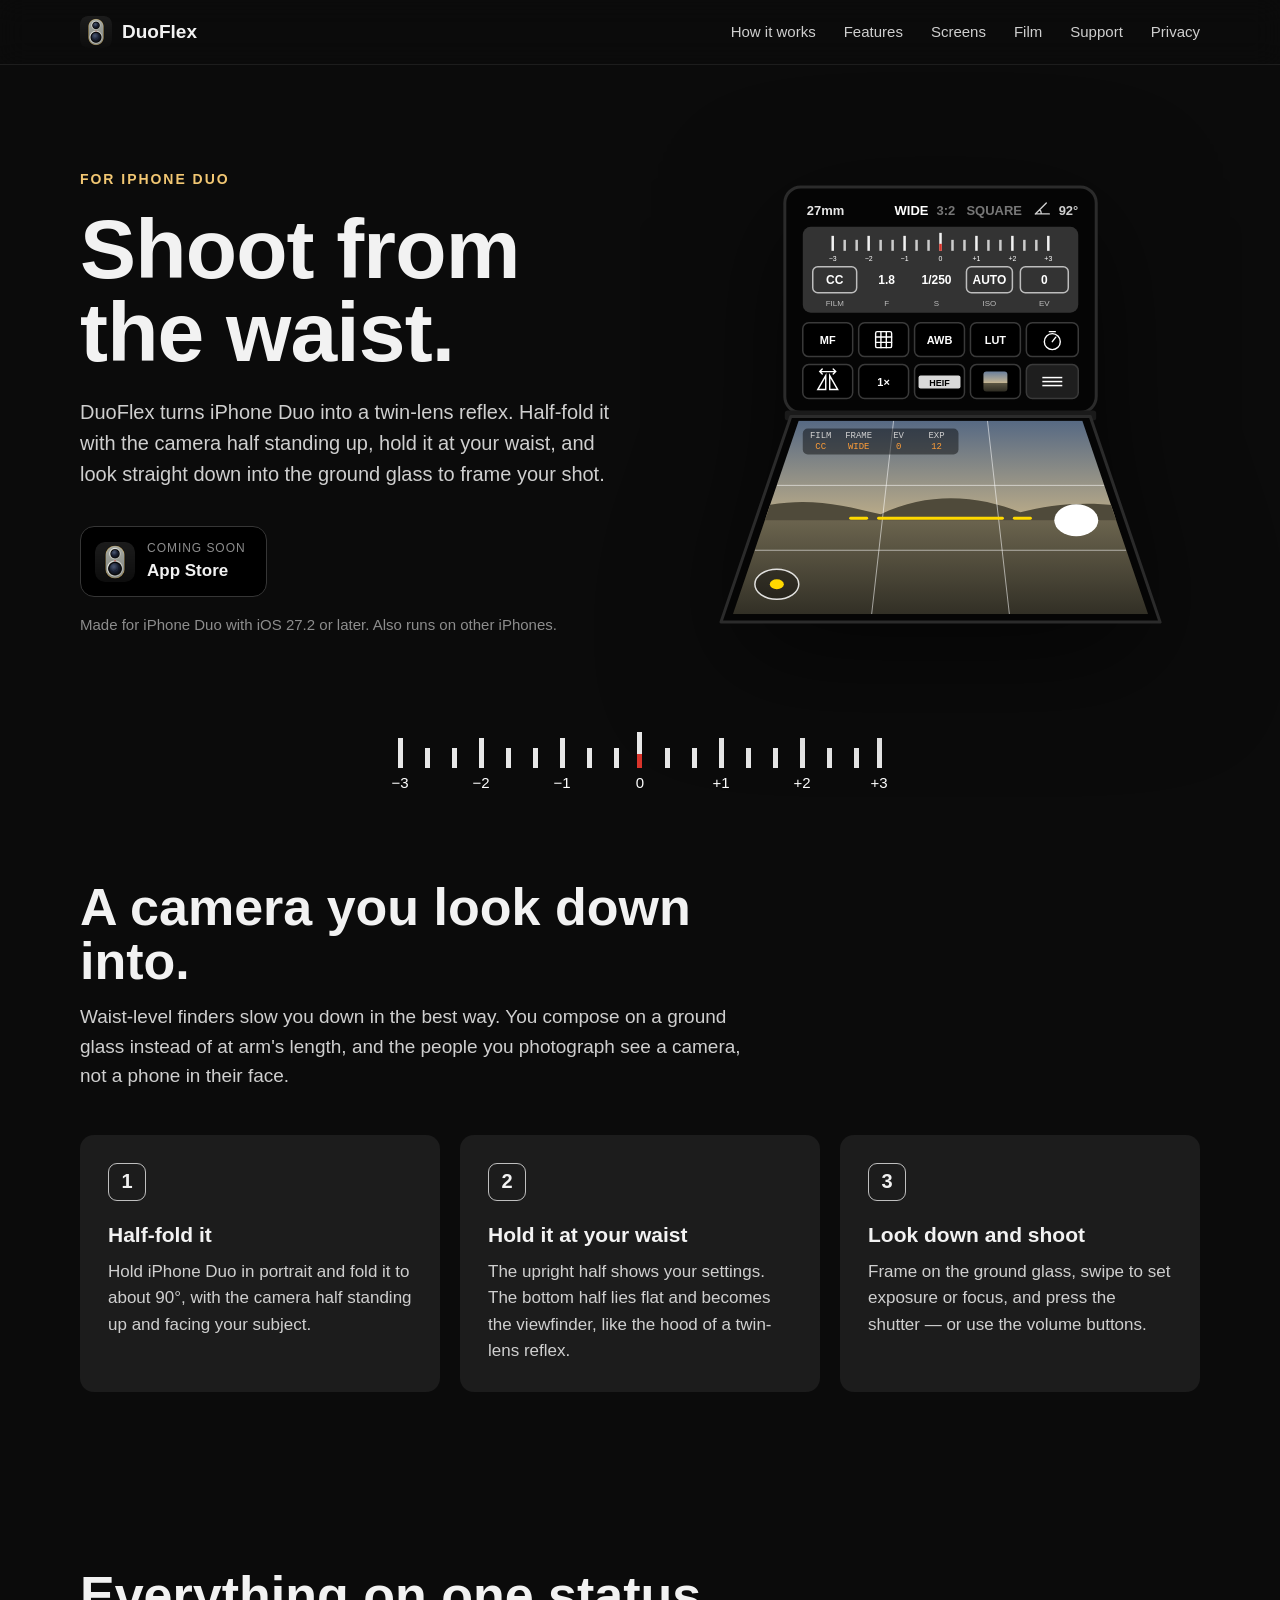
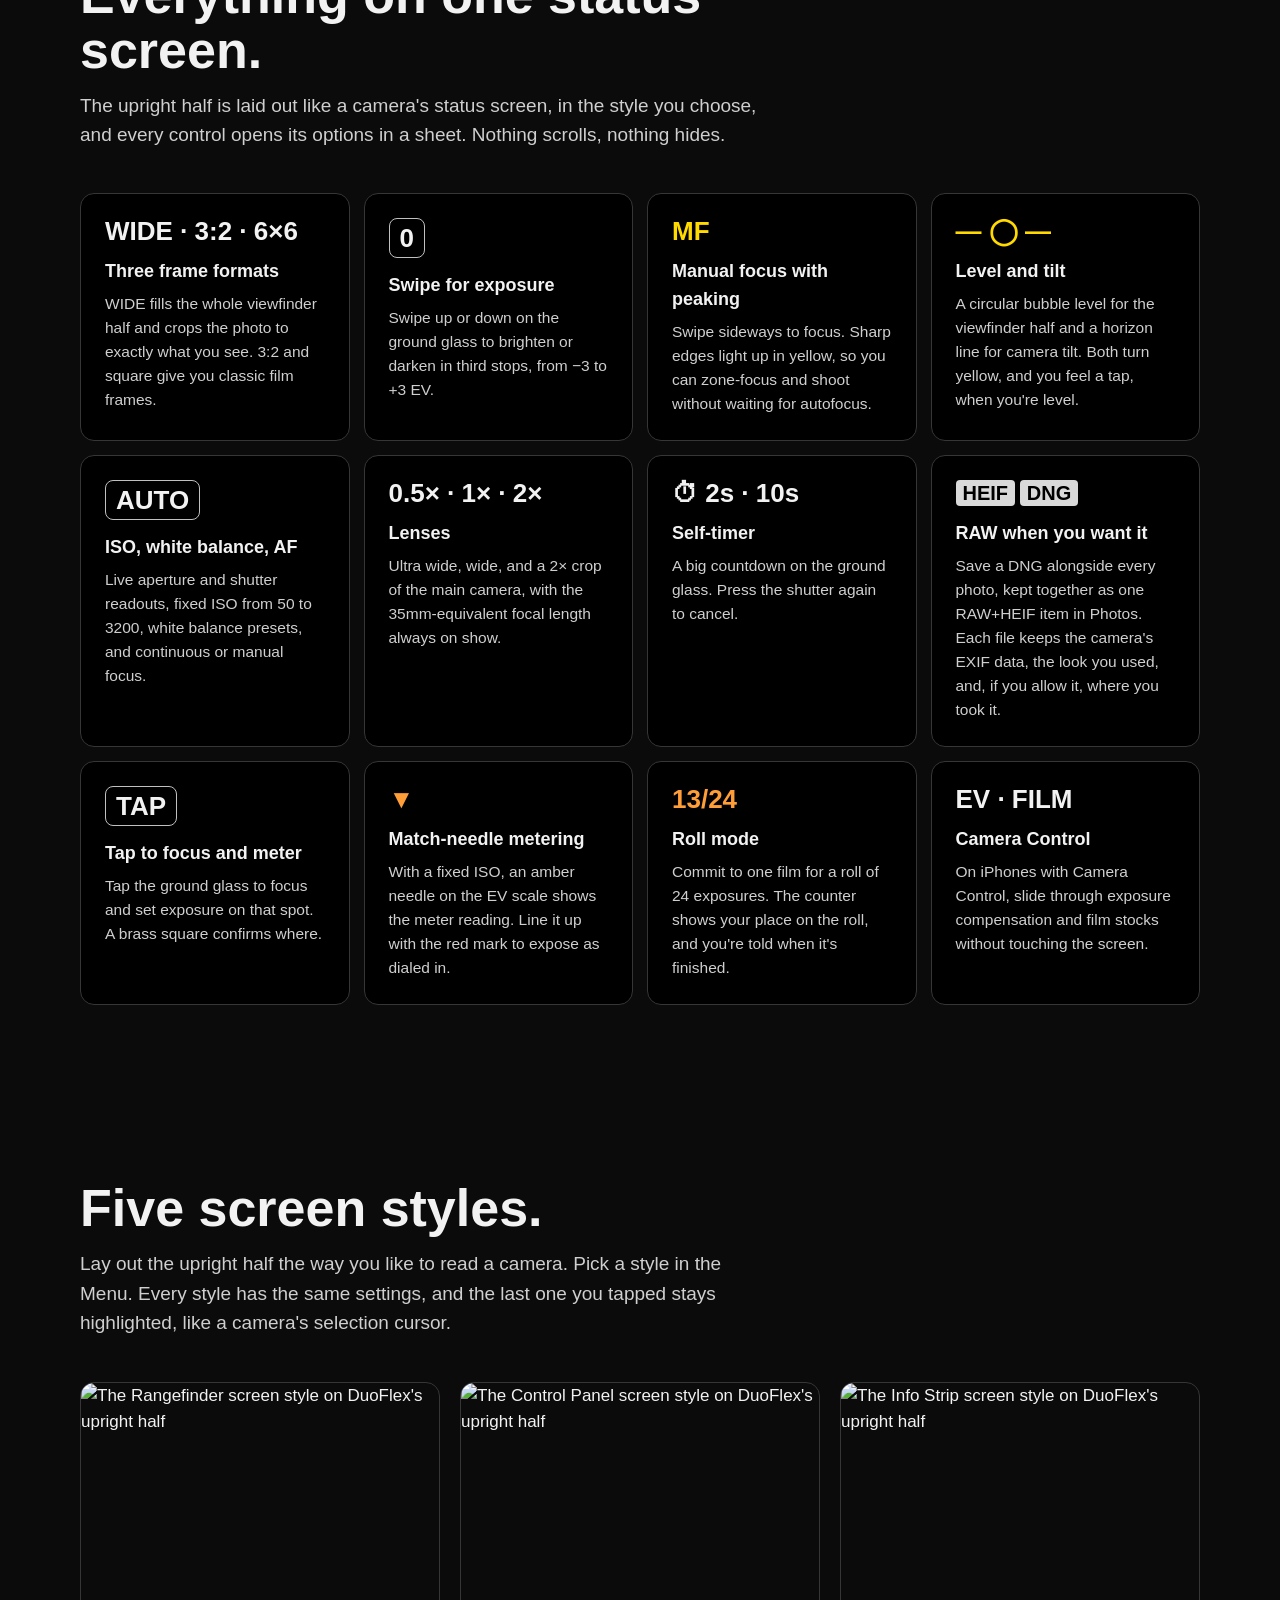
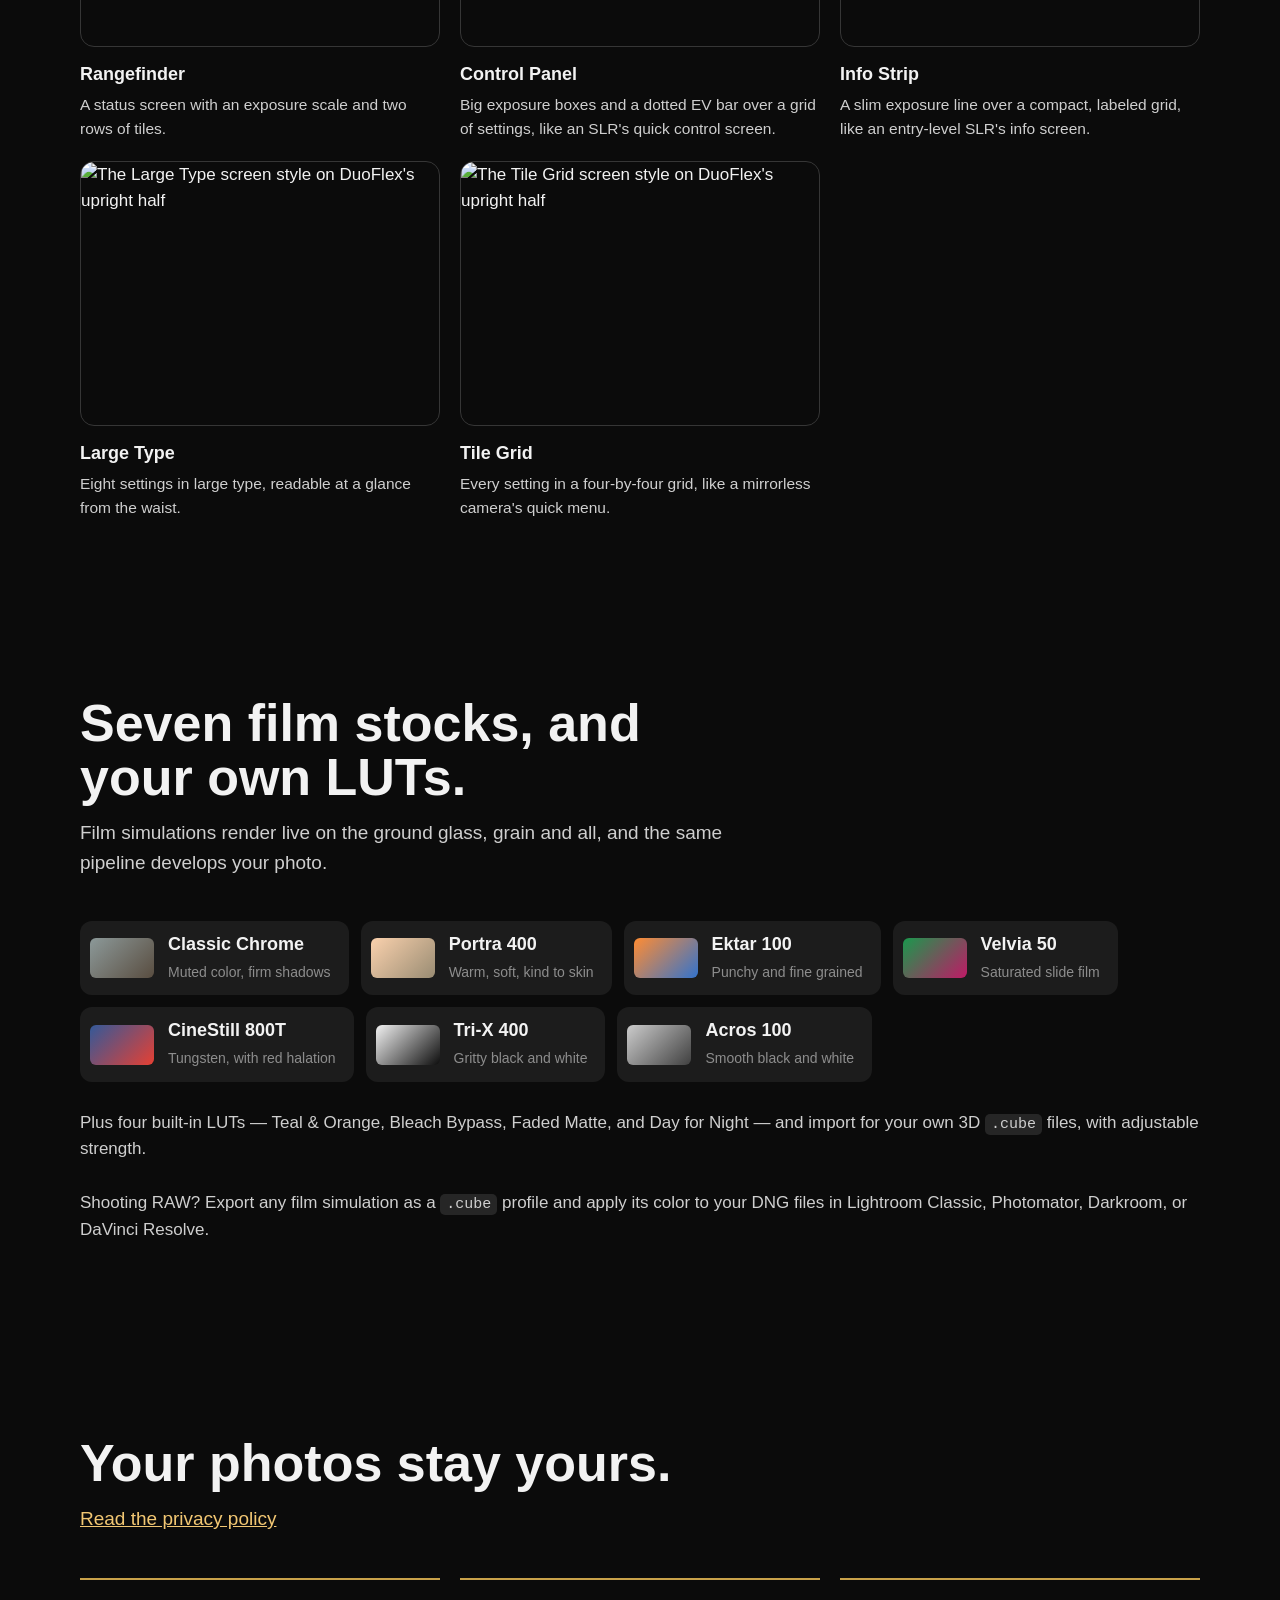
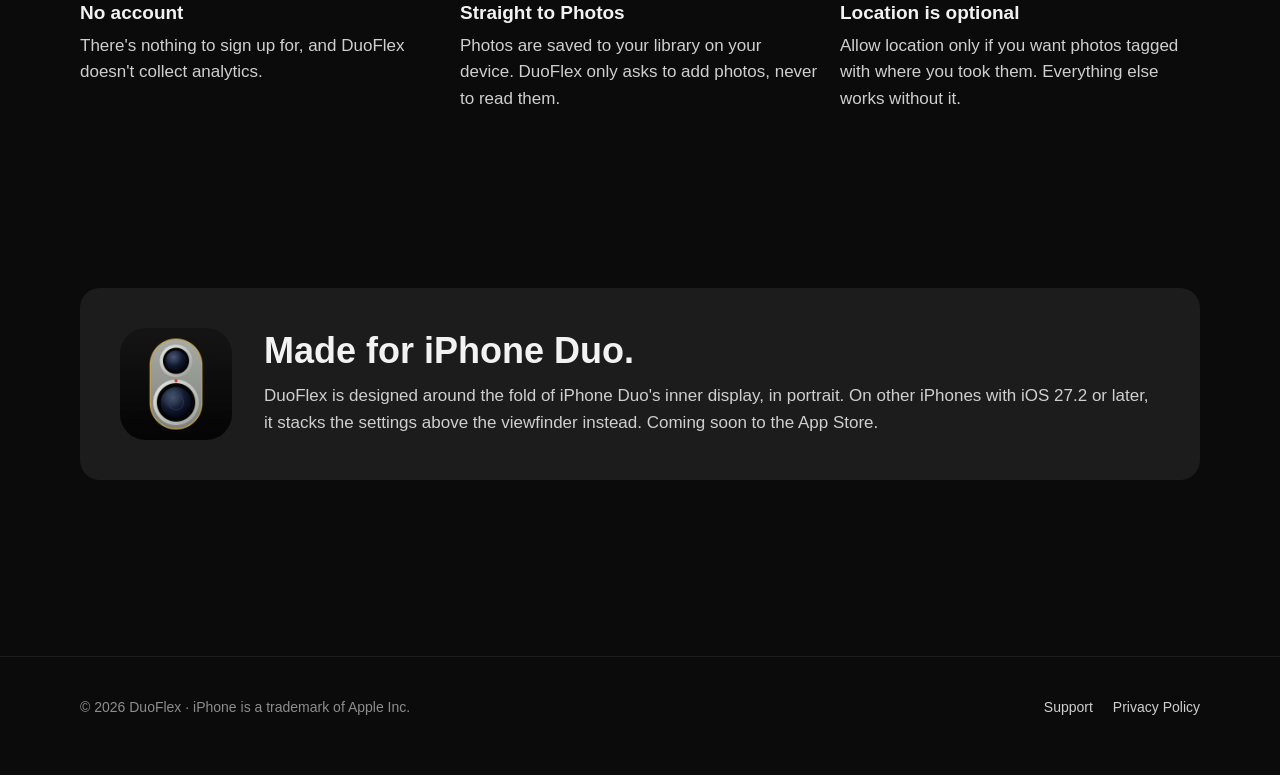
==== commit 9b288b5a: "Fix the favicon and add the screen styles section - Favicon with rounded, transparent corners so it " ====
--- a/index.html
+++ b/index.html
@@ -9,7 +9,8 @@
   <meta property="og:title" content="DuoFlex — A waist-level finder for iPhone Duo">
   <meta property="og:description" content="Half-fold your iPhone Duo, hold it at your waist, and look down to frame your shot — like a twin-lens reflex.">
   <meta property="og:image" content="assets/icon.png">
-  <link rel="icon" type="image/png" href="assets/favicon.png">
+  <link rel="icon" href="assets/favicon.ico" sizes="any">
+  <link rel="icon" type="image/png" sizes="192x192" href="assets/favicon-192.png">
   <link rel="apple-touch-icon" href="assets/apple-touch-icon.png">
   <link rel="stylesheet" href="assets/site.css">
 </head>
@@ -20,6 +21,7 @@
       <ul>
         <li><a href="#how">How it works</a></li>
         <li><a href="#features">Features</a></li>
+        <li><a href="#screens">Screens</a></li>
         <li><a href="#film">Film</a></li>
         <li><a href="support.html">Support</a></li>
         <li><a href="privacy.html">Privacy</a></li>
@@ -221,7 +223,7 @@
       <div class="wrap">
         <div class="section-head">
           <h2>Everything on one status screen.</h2>
-          <p>The upright half is laid out like a rangefinder's status screen, and every control opens its options in a sheet. Nothing scrolls, nothing hides.</p>
+          <p>The upright half is laid out like a camera's status screen, in the style you choose, and every control opens its options in a sheet. Nothing scrolls, nothing hides.</p>
         </div>
         <div class="tiles">
           <div class="tile"><span class="code">WIDE · 3:2 · 6×6</span><h3>Three frame formats</h3><p>WIDE fills the whole viewfinder half and crops the photo to exactly what you see. 3:2 and square give you classic film frames.</p></div>
@@ -240,6 +242,42 @@
       </div>
     </section>
 
+    <section id="screens">
+      <div class="wrap">
+        <div class="section-head">
+          <h2>Five screen styles.</h2>
+          <p>Lay out the upright half the way you like to read a camera. Pick a style in the Menu. Every style has the same settings, and the last one you tapped stays highlighted, like a camera's selection cursor.</p>
+        </div>
+        <ul class="screens">
+          <li>
+            <img src="assets/styles/rangefinder.jpg" alt="The Rangefinder screen style on DuoFlex's upright half" width="900" height="662" loading="lazy">
+            <h3>Rangefinder</h3>
+            <p>A status screen with an exposure scale and two rows of tiles.</p>
+          </li>
+          <li>
+            <img src="assets/styles/control-panel.jpg" alt="The Control Panel screen style on DuoFlex's upright half" width="900" height="662" loading="lazy">
+            <h3>Control Panel</h3>
+            <p>Big exposure boxes and a dotted EV bar over a grid of settings, like an SLR's quick control screen.</p>
+          </li>
+          <li>
+            <img src="assets/styles/info-strip.jpg" alt="The Info Strip screen style on DuoFlex's upright half" width="900" height="662" loading="lazy">
+            <h3>Info Strip</h3>
+            <p>A slim exposure line over a compact, labeled grid, like an entry-level SLR's info screen.</p>
+          </li>
+          <li>
+            <img src="assets/styles/large-type.jpg" alt="The Large Type screen style on DuoFlex's upright half" width="900" height="662" loading="lazy">
+            <h3>Large Type</h3>
+            <p>Eight settings in large type, readable at a glance from the waist.</p>
+          </li>
+          <li>
+            <img src="assets/styles/tile-grid.jpg" alt="The Tile Grid screen style on DuoFlex's upright half" width="900" height="662" loading="lazy">
+            <h3>Tile Grid</h3>
+            <p>Every setting in a four-by-four grid, like a mirrorless camera's quick menu.</p>
+          </li>
+        </ul>
+      </div>
+    </section>
+
     <section id="film">
       <div class="wrap">
         <div class="section-head">
--- a/assets/site.css
+++ b/assets/site.css
@@ -144,6 +144,17 @@
 .tile .code.amber { color: #ff9e38; }
 .tile h3 { margin: 0 0 6px; font-size: 18px; }
 .tile p { margin: 0; color: var(--label); font-size: 15.5px; }
+
+/* Screen styles */
+.screens { display: grid; grid-template-columns: repeat(auto-fill, minmax(300px, 1fr)); gap: 20px; list-style: none; padding: 0; margin: 0; }
+.screens img {
+  display: block; width: 100%; height: auto;
+  border: 1.5px solid var(--stroke);
+  border-radius: var(--radius);
+  margin-bottom: 14px;
+}
+.screens h3 { margin: 0 0 4px; font-size: 18px; }
+.screens p { margin: 0; color: var(--label); font-size: 15.5px; }
 
 /* Film strip */
 .films { display: flex; flex-wrap: wrap; gap: 12px; list-style: none; padding: 0; margin: 0; }
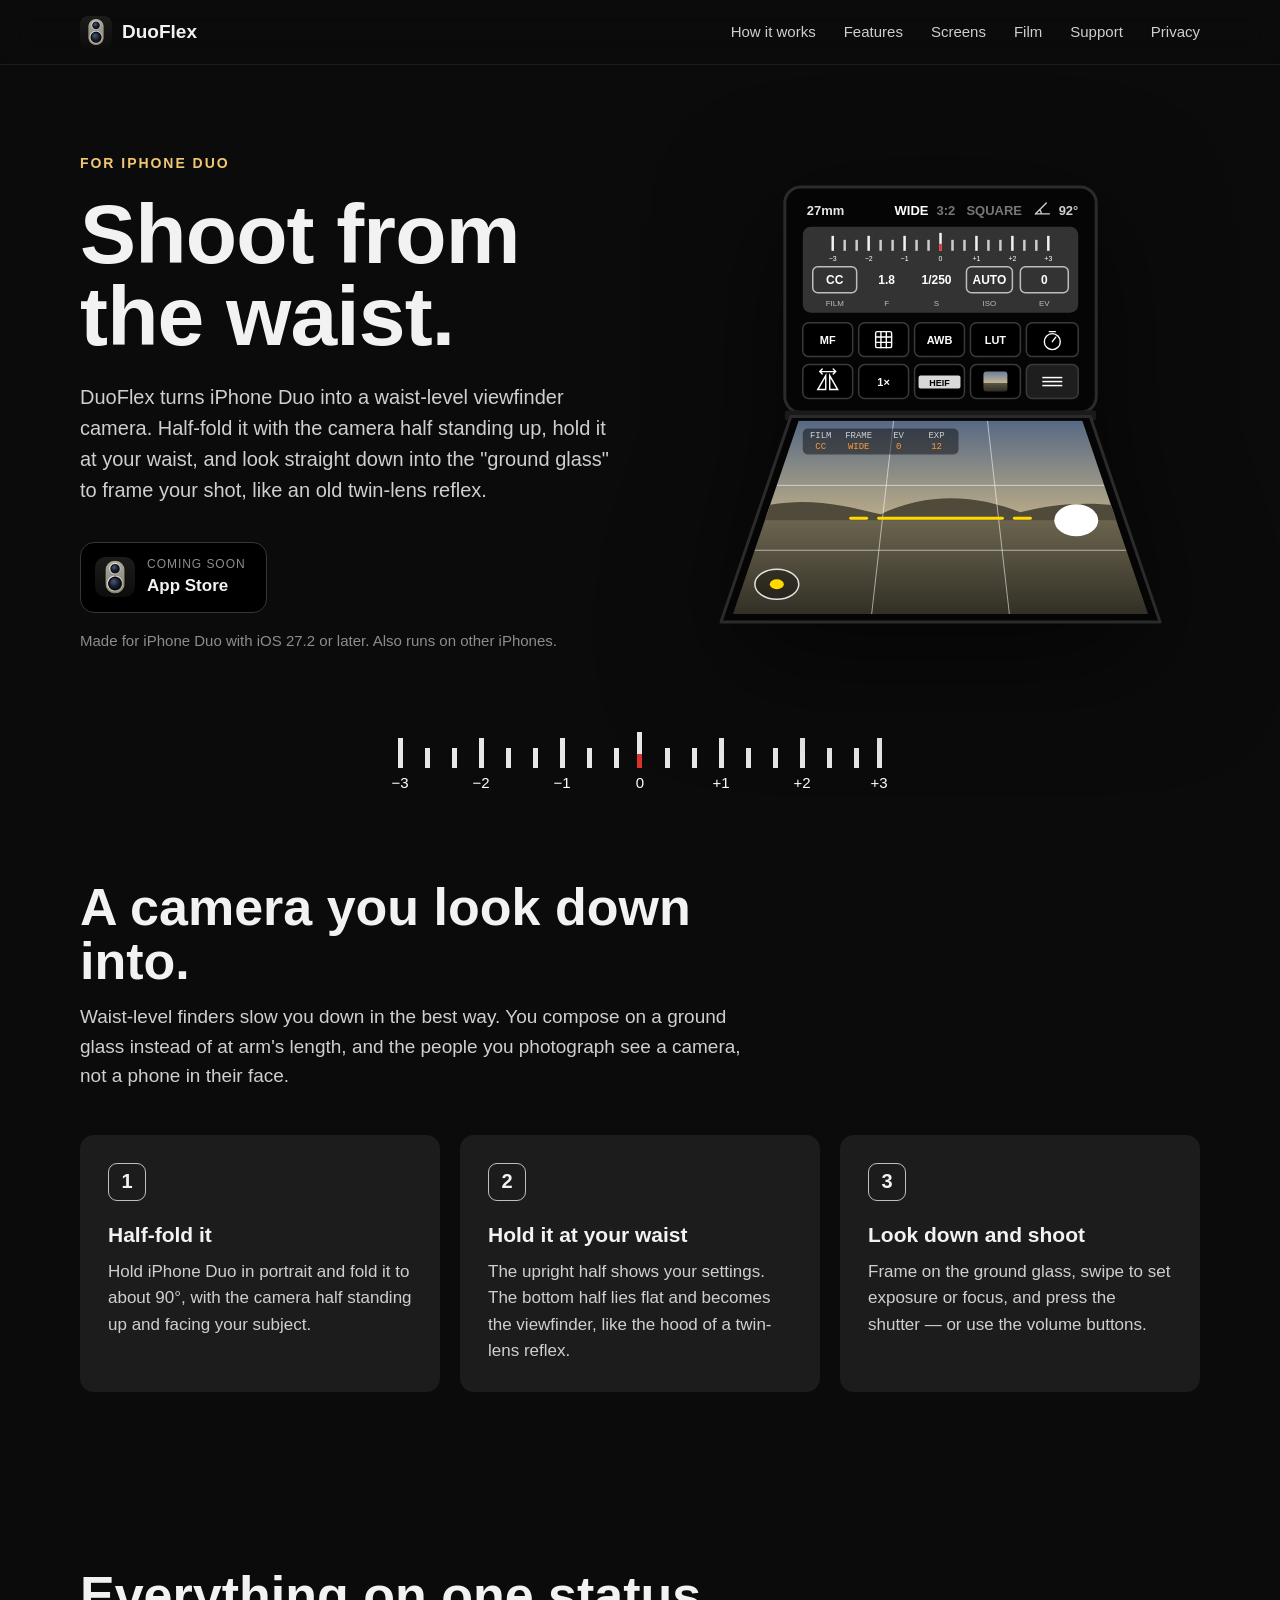
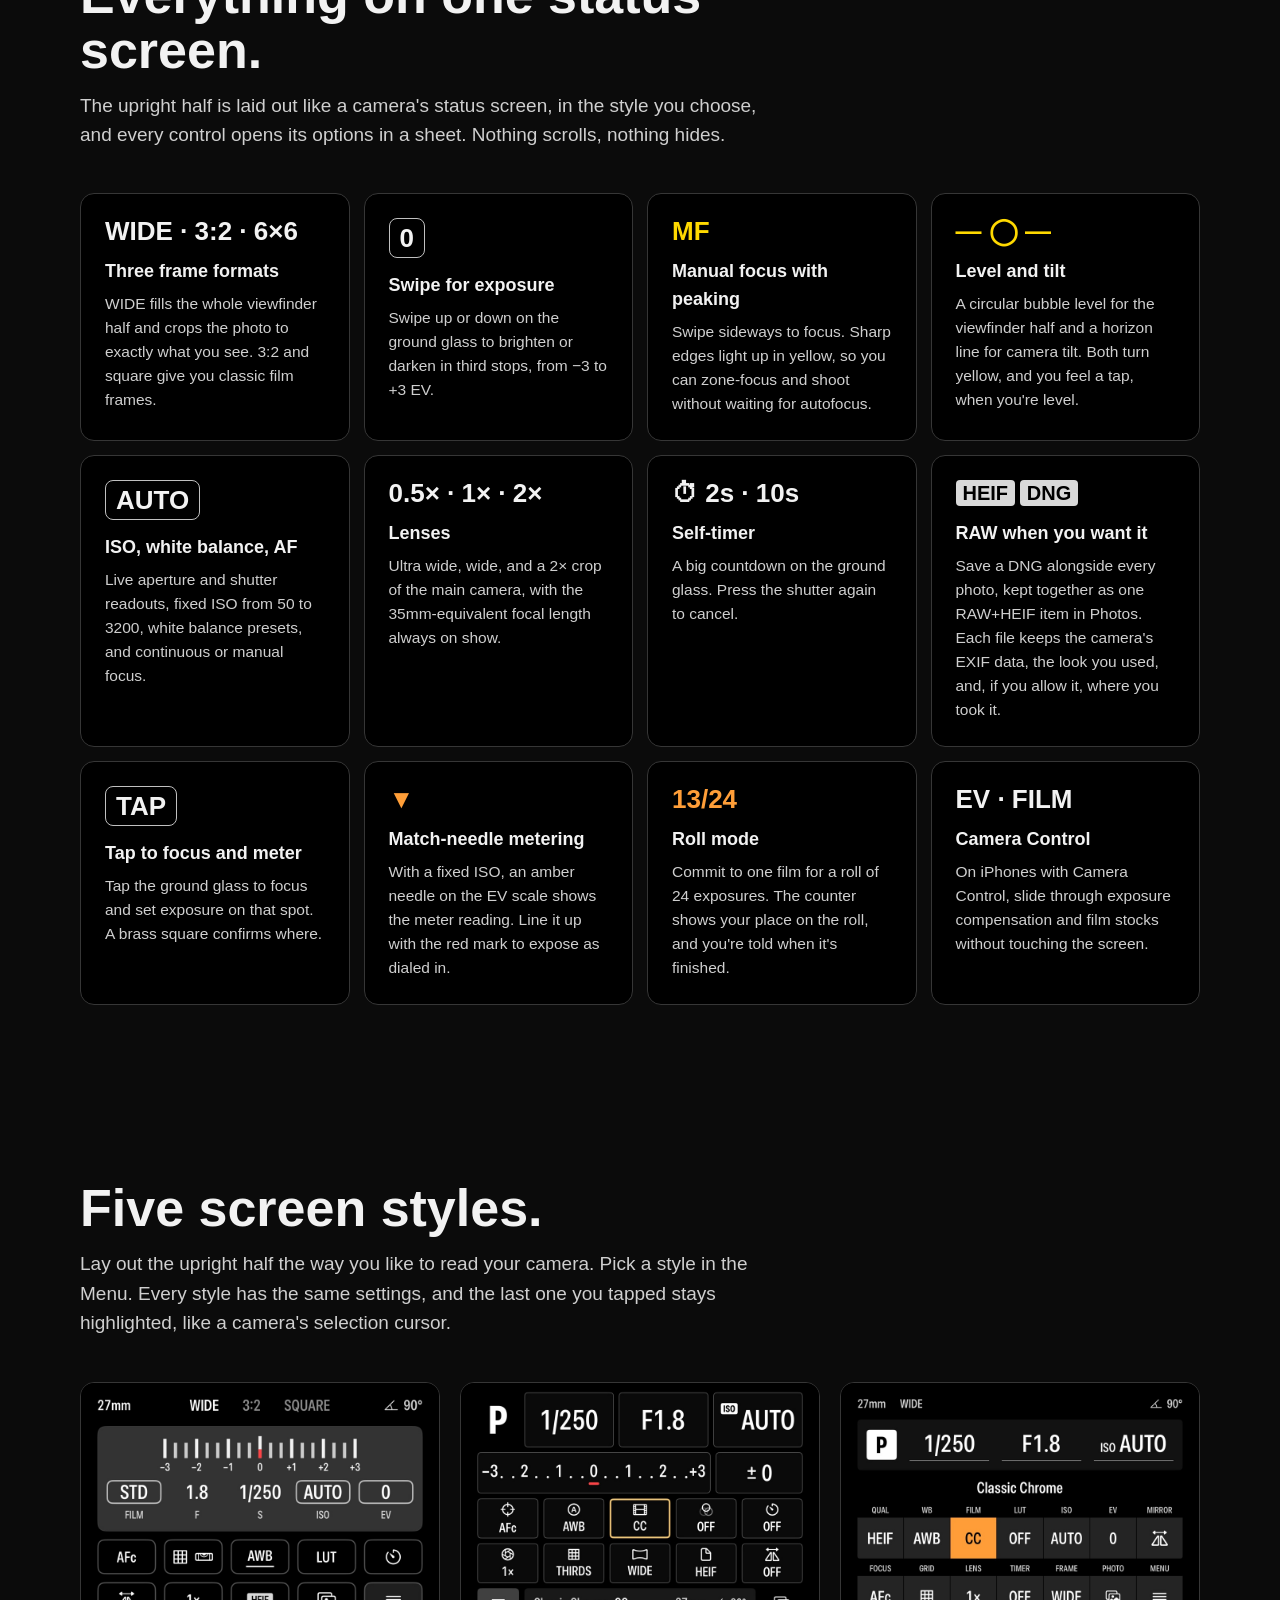
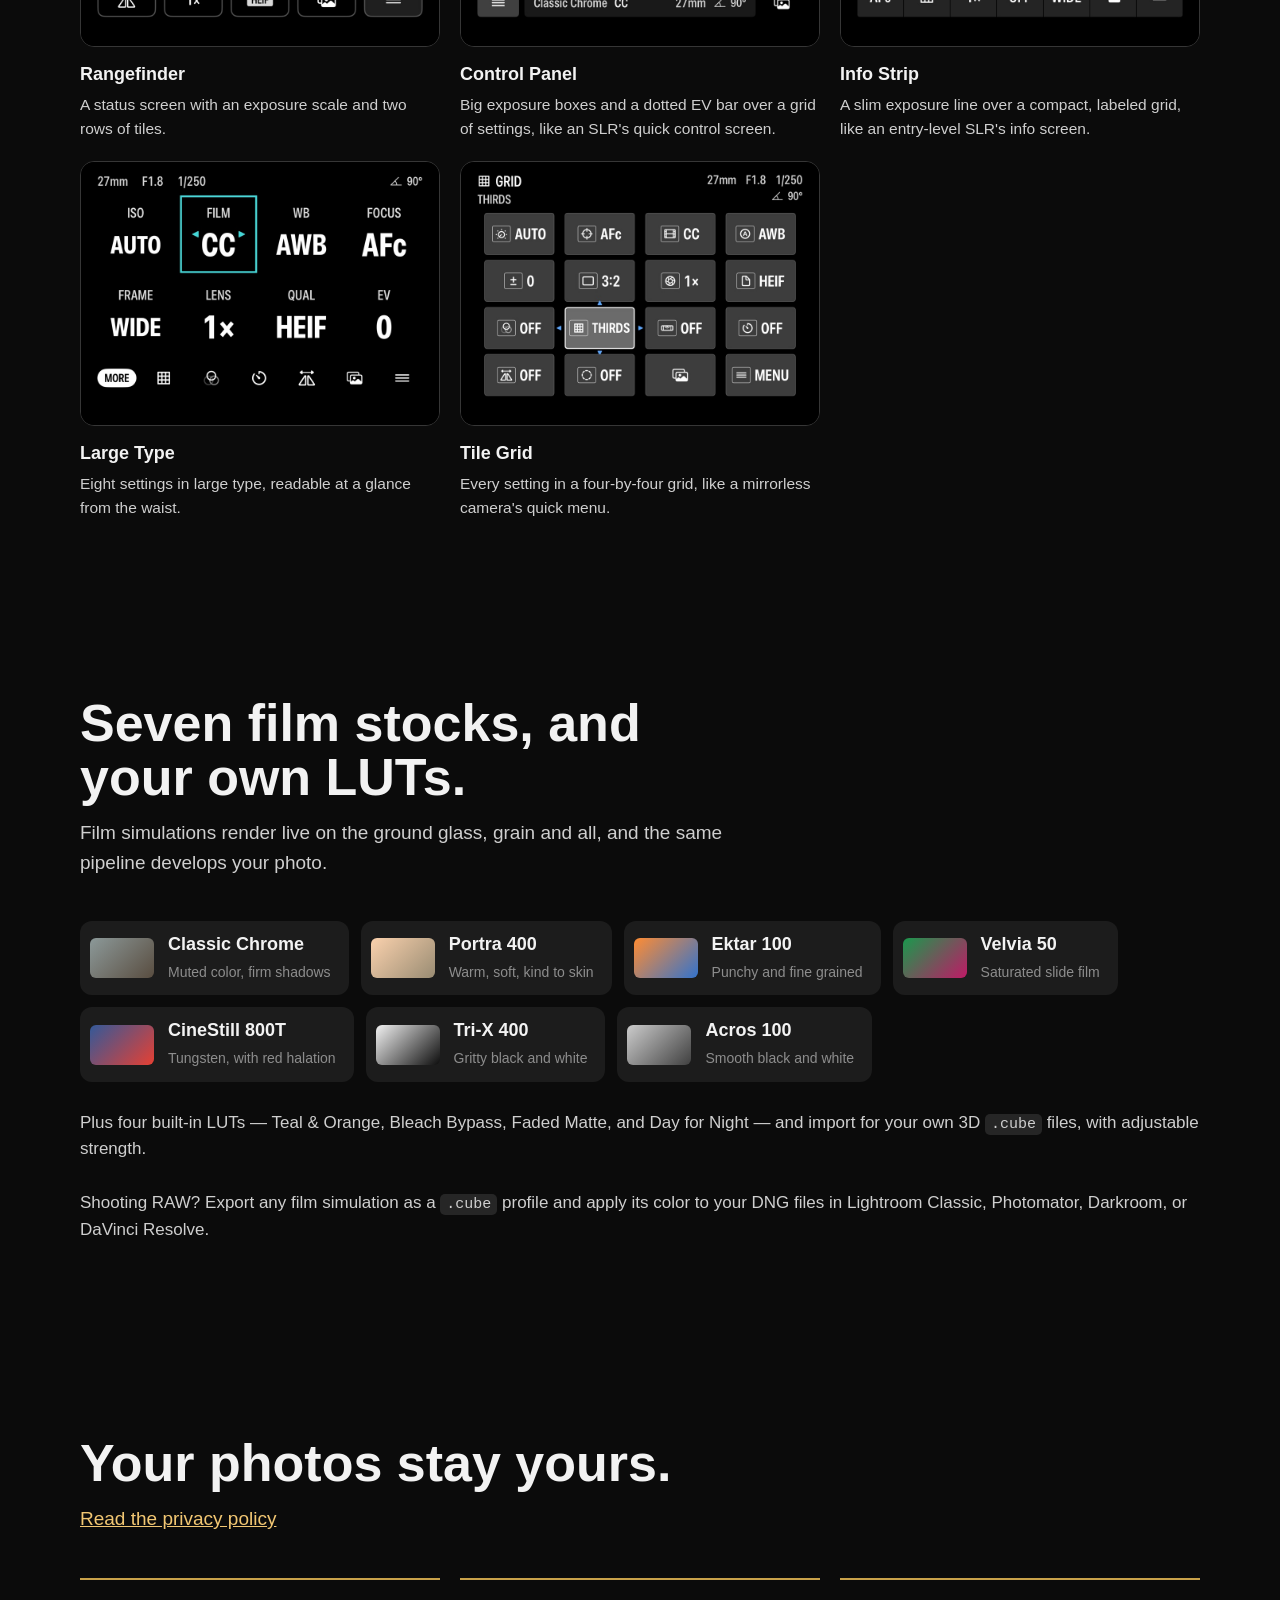
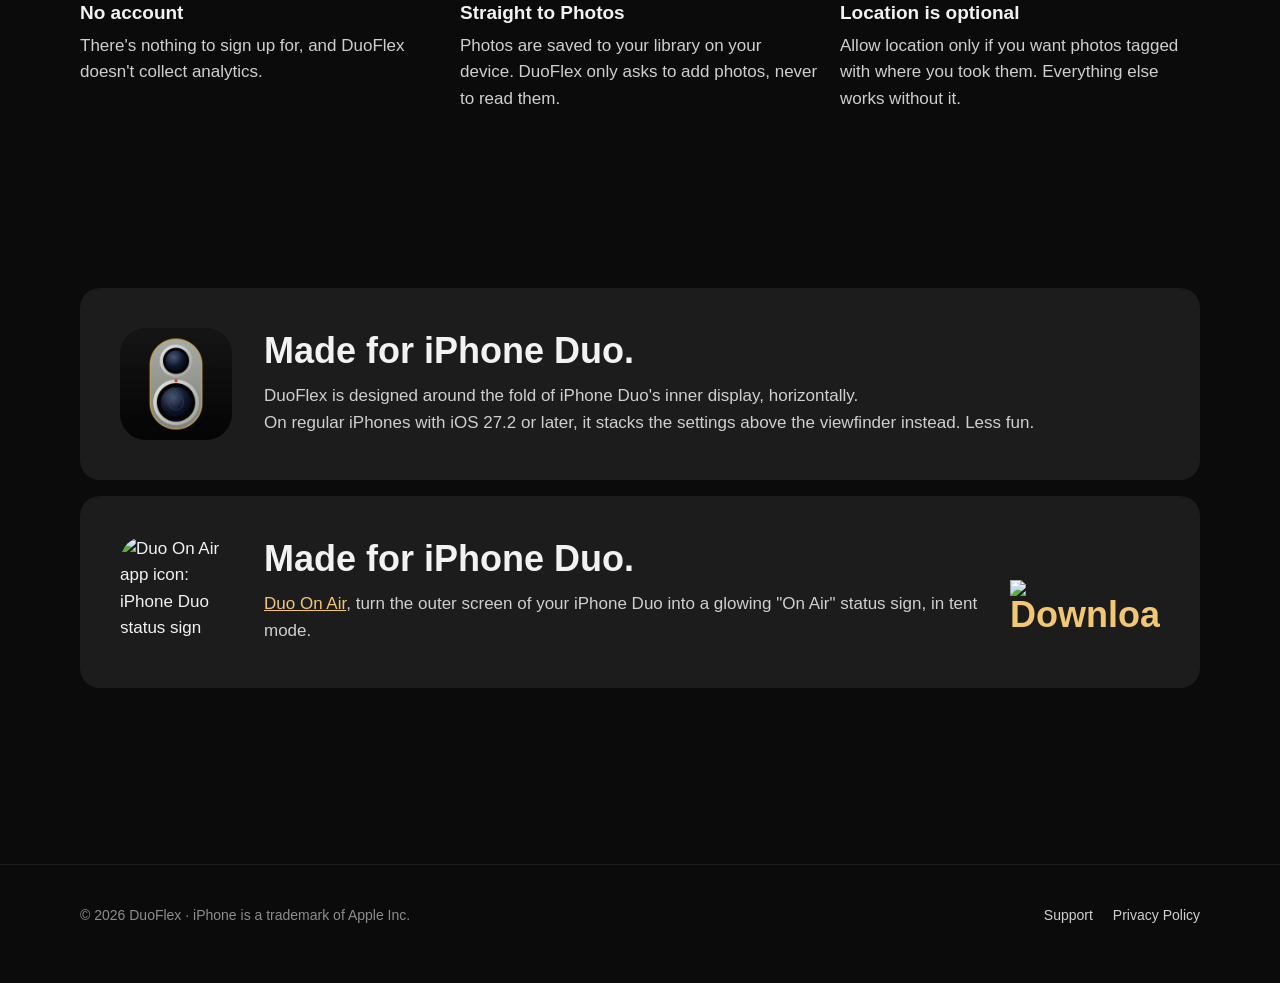
==== commit d2d06551: "Site updates, cross link Duo On Air" ====
--- a/index.html
+++ b/index.html
@@ -4,7 +4,7 @@
   <meta charset="utf-8">
   <meta name="viewport" content="width=device-width, initial-scale=1">
   <title>DuoFlex — A waist-level finder for iPhone Duo</title>
-  <meta name="description" content="DuoFlex turns iPhone Duo into a twin-lens reflex. Half-fold it, hold it at your waist, and look down into the ground glass to frame your shot.">
+  <meta name="description" content="DuoFlex turns iPhone Duo into a waist-level viewfinder camera. Half-fold it, hold it at your waist, and look down into the ground glass to frame your shot.">
   <meta name="theme-color" content="#0b0b0b">
   <meta property="og:title" content="DuoFlex — A waist-level finder for iPhone Duo">
   <meta property="og:description" content="Half-fold your iPhone Duo, hold it at your waist, and look down to frame your shot — like a twin-lens reflex.">
@@ -35,7 +35,7 @@
         <div>
           <p class="eyebrow">For iPhone Duo</p>
           <h1>Shoot from<br>the waist.</h1>
-          <p class="lede">DuoFlex turns iPhone Duo into a twin-lens reflex. Half-fold it with the camera half standing up, hold it at your waist, and look straight down into the ground glass to frame your shot.</p>
+          <p class="lede">DuoFlex turns iPhone Duo into a waist-level viewfinder camera. Half-fold it with the camera half standing up, hold it at your waist, and look straight down into the "ground glass" to frame your shot, like an old twin-lens reflex.</p>
           <div class="cta">
             <div class="badge">
               <img src="assets/favicon.png" alt="" width="40" height="40">
@@ -246,7 +246,7 @@
       <div class="wrap">
         <div class="section-head">
           <h2>Five screen styles.</h2>
-          <p>Lay out the upright half the way you like to read a camera. Pick a style in the Menu. Every style has the same settings, and the last one you tapped stays highlighted, like a camera's selection cursor.</p>
+          <p>Lay out the upright half the way you like to read your camera. Pick a style in the Menu. Every style has the same settings, and the last one you tapped stays highlighted, like a camera's selection cursor.</p>
         </div>
         <ul class="screens">
           <li>
@@ -314,10 +314,23 @@
 
     <section>
       <div class="wrap req">
-        <img src="assets/icon.png" alt="DuoFlex app icon: a twin-lens reflex camera" width="112" height="112">
+        <img src="assets/icon.png" class="icon" alt="DuoFlex app icon: a twin-lens reflex camera" width="112" height="112">
         <div>
           <h2>Made for iPhone Duo.</h2>
-          <p>DuoFlex is designed around the fold of iPhone Duo's inner display, in portrait. On other iPhones with iOS 27.2 or later, it stacks the settings above the viewfinder instead. Coming soon to the App Store.</p>
+          <p>DuoFlex is designed around the fold of iPhone Duo's inner display, horizontally. <br>On regular iPhones with iOS 27.2 or later, it stacks the settings above the viewfinder instead. Less fun.</p>
+        </div>
+      </div>
+    
+      <div class="wrap req" style="margin-top: 1rem">
+        <img src="https://halans.github.io/duo-on-air/assets/icon-512.png" class="icon" alt="Duo On Air app icon: iPhone Duo status sign" width="112" height="112">
+        <div>
+          <h2>
+            Made for iPhone Duo.
+            <a class="app-store" href="https://apps.apple.com/us/app/duoonair/id6833641045"><img src="https://halans.github.io/duo-on-air/assets/app-store-badge.svg" alt="Download on the App Store" width="150" height="50" style="margin-top:40px;float:right"></a>
+          </h2>
+          <p>
+            <a href="https://halans.github.io/duo-on-air/">Duo On Air</a>, turn the outer screen of your iPhone Duo into a glowing "On Air" status sign, in tent mode.
+          </p>
         </div>
       </div>
     </section>
--- a/assets/site.css
+++ b/assets/site.css
@@ -180,7 +180,7 @@
 /* Requirements */
 .req { background: var(--panel); border-radius: 20px; padding: 40px; display: grid; grid-template-columns: auto 1fr; gap: 32px; align-items: center; }
 @media (max-width: 700px) { .req { grid-template-columns: 1fr; padding: 28px; } }
-.req img { width: 112px; height: 112px; border-radius: 26px; }
+.req img.icon { width: 112px; height: 112px; border-radius: 26px; }
 .req h2 { font-size: 36px; }
 .req p { margin: 0; color: var(--label); }
 
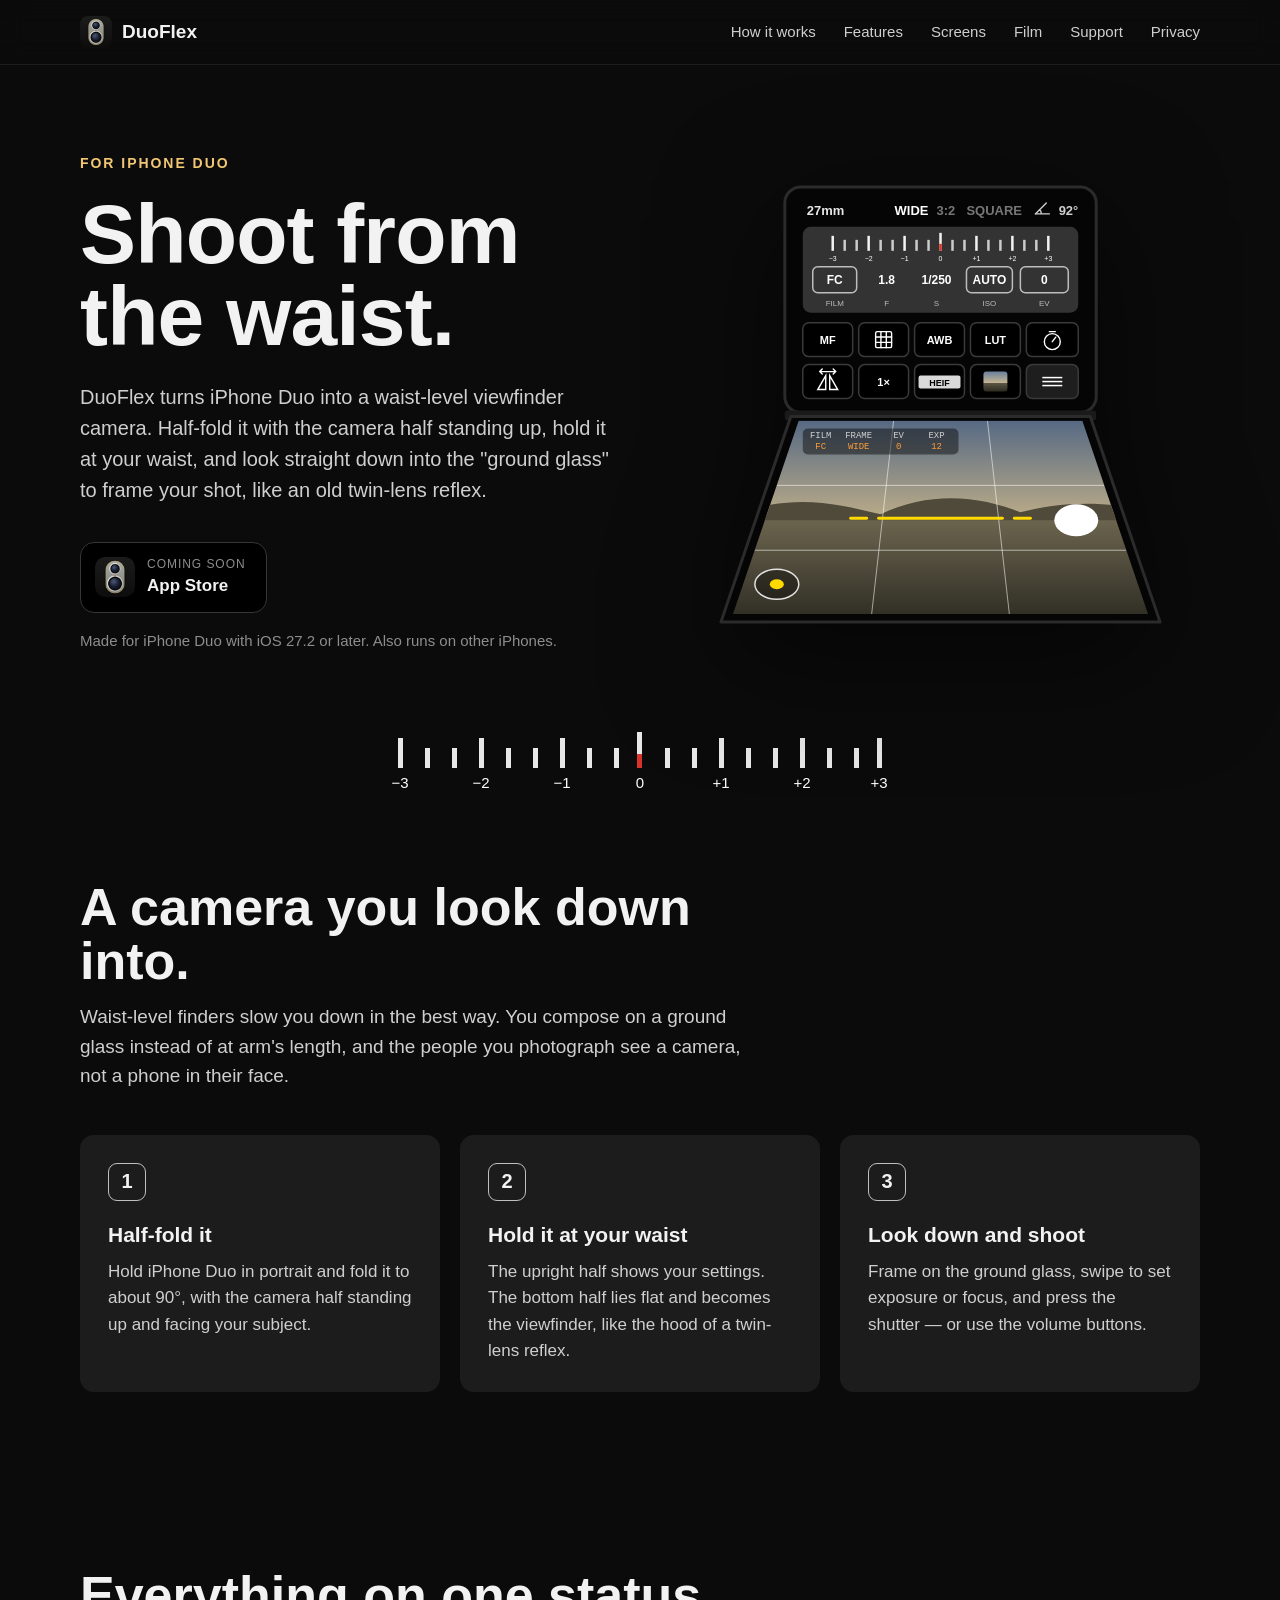
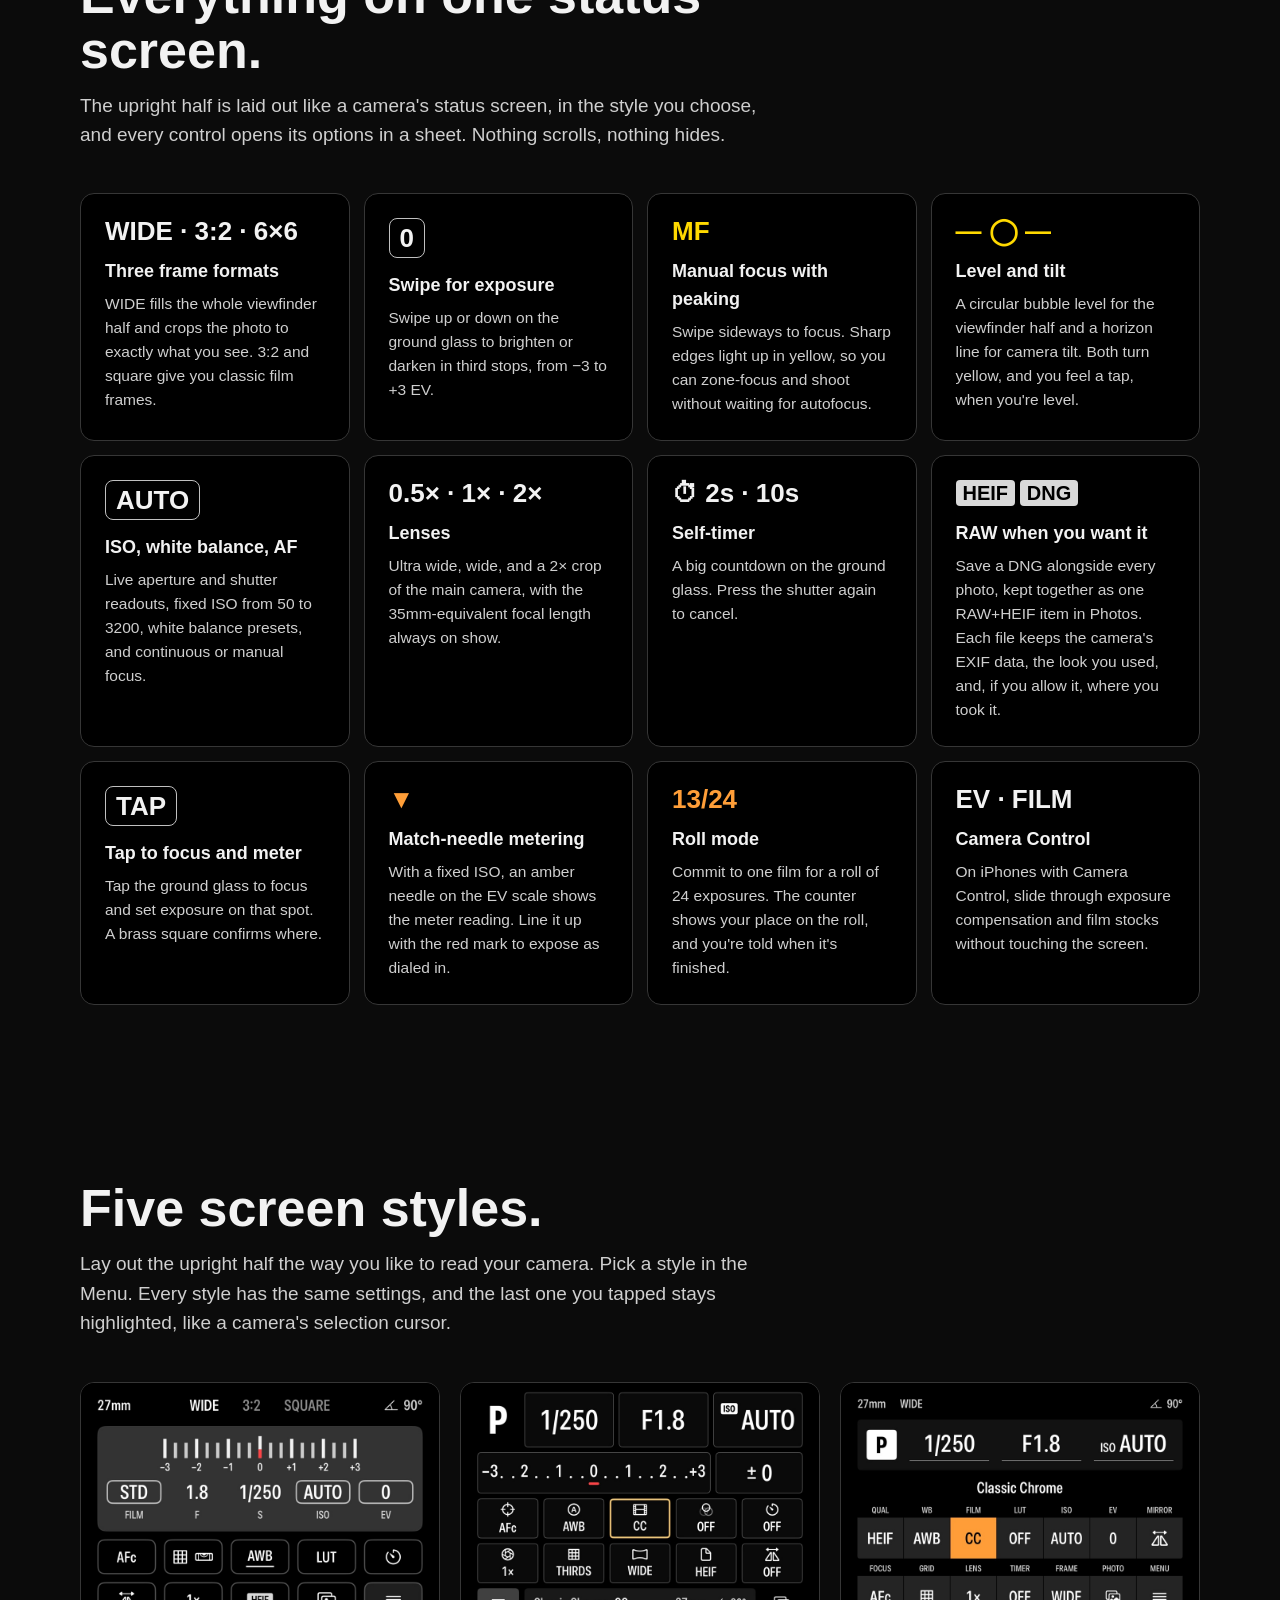
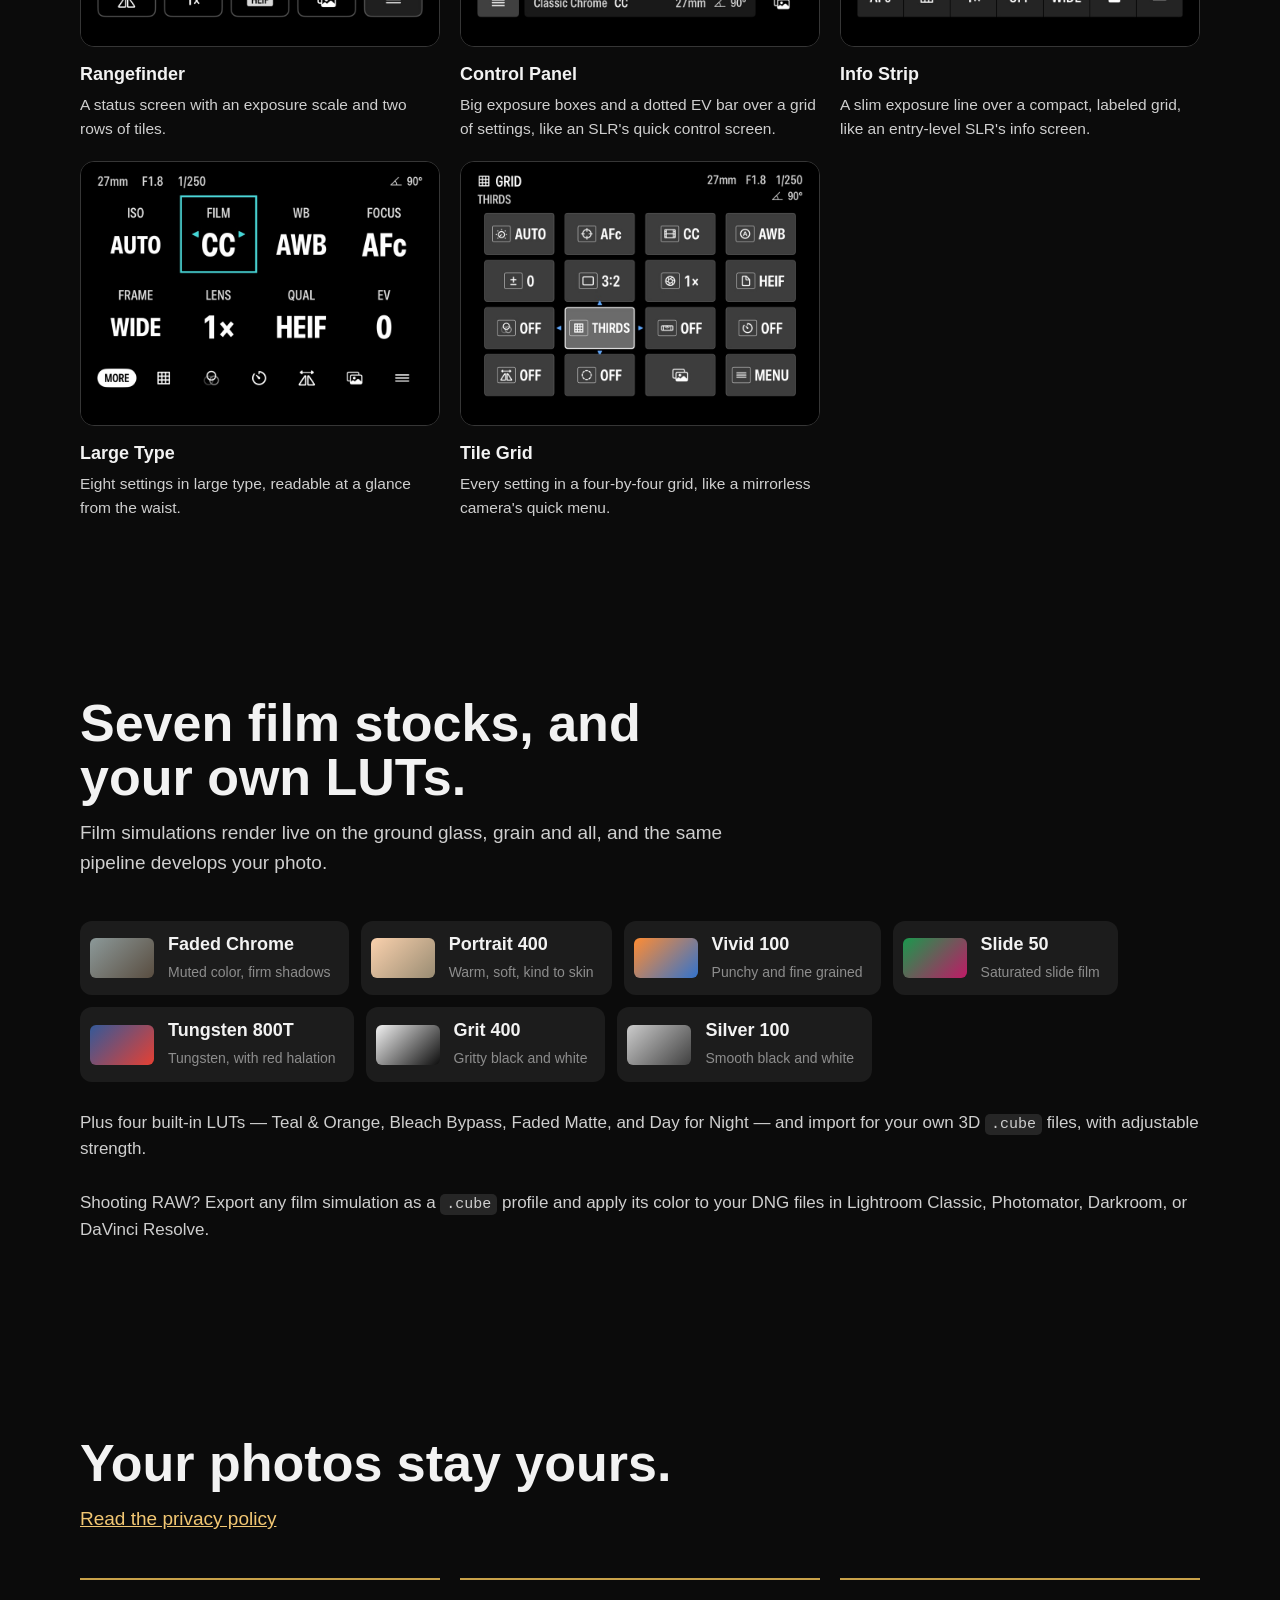
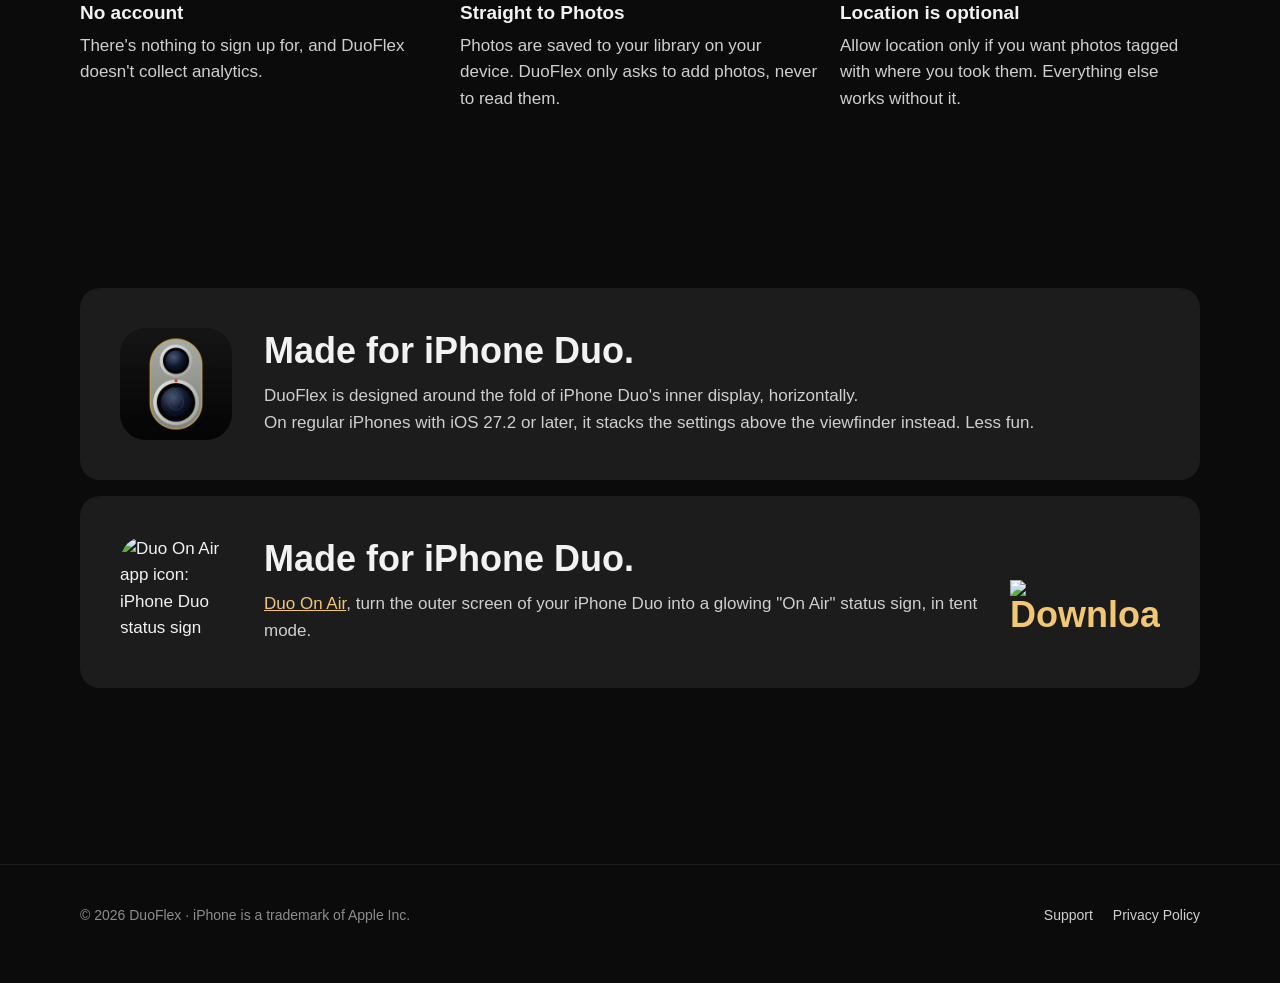
==== commit 9899b55f: "Use generic names for the film looks Faded Chrome, Portrait 400, Vivid 100, Slide 50, Tungsten 800T," ====
--- a/index.html
+++ b/index.html
@@ -106,7 +106,7 @@
             <rect x="340" y="114" width="48" height="26" rx="5"/>
           </g>
           <g fill="#fff" font-size="12" font-family="-apple-system, sans-serif" font-weight="600" text-anchor="middle">
-            <text x="154" y="131">CC</text><text x="206" y="131">1.8</text><text x="256" y="131">1/250</text>
+            <text x="154" y="131">FC</text><text x="206" y="131">1.8</text><text x="256" y="131">1/250</text>
             <text x="309" y="131">AUTO</text><text x="364" y="131">0</text>
           </g>
           <g fill="#bdbdbd" font-size="8" font-family="-apple-system, sans-serif" text-anchor="middle">
@@ -165,7 +165,7 @@
             <!-- Readouts -->
             <rect x="122" y="276" width="156" height="26" rx="5" fill="rgb(0 0 0 / 0.45)"/>
             <g font-size="9" font-family="ui-monospace, Menlo, monospace" text-anchor="middle">
-              <text x="140" y="286" fill="#cfcfcf">FILM</text><text x="140" y="297" fill="#ff9e38">CC</text>
+              <text x="140" y="286" fill="#cfcfcf">FILM</text><text x="140" y="297" fill="#ff9e38">FC</text>
               <text x="178" y="286" fill="#cfcfcf">FRAME</text><text x="178" y="297" fill="#ff9e38">WIDE</text>
               <text x="218" y="286" fill="#cfcfcf">EV</text><text x="218" y="297" fill="#ff9e38">0</text>
               <text x="256" y="286" fill="#cfcfcf">EXP</text><text x="256" y="297" fill="#ff9e38">12</text>
@@ -285,13 +285,13 @@
           <p>Film simulations render live on the ground glass, grain and all, and the same pipeline develops your photo.</p>
         </div>
         <ul class="films">
-          <li><span class="swatch" style="background: linear-gradient(135deg, #8c9999, #594d40)"></span><div><strong>Classic Chrome</strong><span>Muted color, firm shadows</span></div></li>
-          <li><span class="swatch" style="background: linear-gradient(135deg, #fad1ad, #998c73)"></span><div><strong>Portra 400</strong><span>Warm, soft, kind to skin</span></div></li>
-          <li><span class="swatch" style="background: linear-gradient(135deg, #ff8c33, #3373cc)"></span><div><strong>Ektar 100</strong><span>Punchy and fine grained</span></div></li>
-          <li><span class="swatch" style="background: linear-gradient(135deg, #1a994d, #bf1a66)"></span><div><strong>Velvia 50</strong><span>Saturated slide film</span></div></li>
-          <li><span class="swatch" style="background: linear-gradient(135deg, #335999, #e64033)"></span><div><strong>CineStill 800T</strong><span>Tungsten, with red halation</span></div></li>
-          <li><span class="swatch" style="background: linear-gradient(135deg, #f2f2f2, #0d0d0d)"></span><div><strong>Tri-X 400</strong><span>Gritty black and white</span></div></li>
-          <li><span class="swatch" style="background: linear-gradient(135deg, #cccccc, #404040)"></span><div><strong>Acros 100</strong><span>Smooth black and white</span></div></li>
+          <li><span class="swatch" style="background: linear-gradient(135deg, #8c9999, #594d40)"></span><div><strong>Faded Chrome</strong><span>Muted color, firm shadows</span></div></li>
+          <li><span class="swatch" style="background: linear-gradient(135deg, #fad1ad, #998c73)"></span><div><strong>Portrait 400</strong><span>Warm, soft, kind to skin</span></div></li>
+          <li><span class="swatch" style="background: linear-gradient(135deg, #ff8c33, #3373cc)"></span><div><strong>Vivid 100</strong><span>Punchy and fine grained</span></div></li>
+          <li><span class="swatch" style="background: linear-gradient(135deg, #1a994d, #bf1a66)"></span><div><strong>Slide 50</strong><span>Saturated slide film</span></div></li>
+          <li><span class="swatch" style="background: linear-gradient(135deg, #335999, #e64033)"></span><div><strong>Tungsten 800T</strong><span>Tungsten, with red halation</span></div></li>
+          <li><span class="swatch" style="background: linear-gradient(135deg, #f2f2f2, #0d0d0d)"></span><div><strong>Grit 400</strong><span>Gritty black and white</span></div></li>
+          <li><span class="swatch" style="background: linear-gradient(135deg, #cccccc, #404040)"></span><div><strong>Silver 100</strong><span>Smooth black and white</span></div></li>
         </ul>
         <p class="luts">Plus four built-in LUTs — Teal &amp; Orange, Bleach Bypass, Faded Matte, and Day for Night — and import for your own 3D <code>.cube</code> files, with adjustable strength.</p>
         <p class="luts">Shooting RAW? Export any film simulation as a <code>.cube</code> profile and apply its color to your DNG files in Lightroom Classic, Photomator, Darkroom, or DaVinci Resolve.</p>
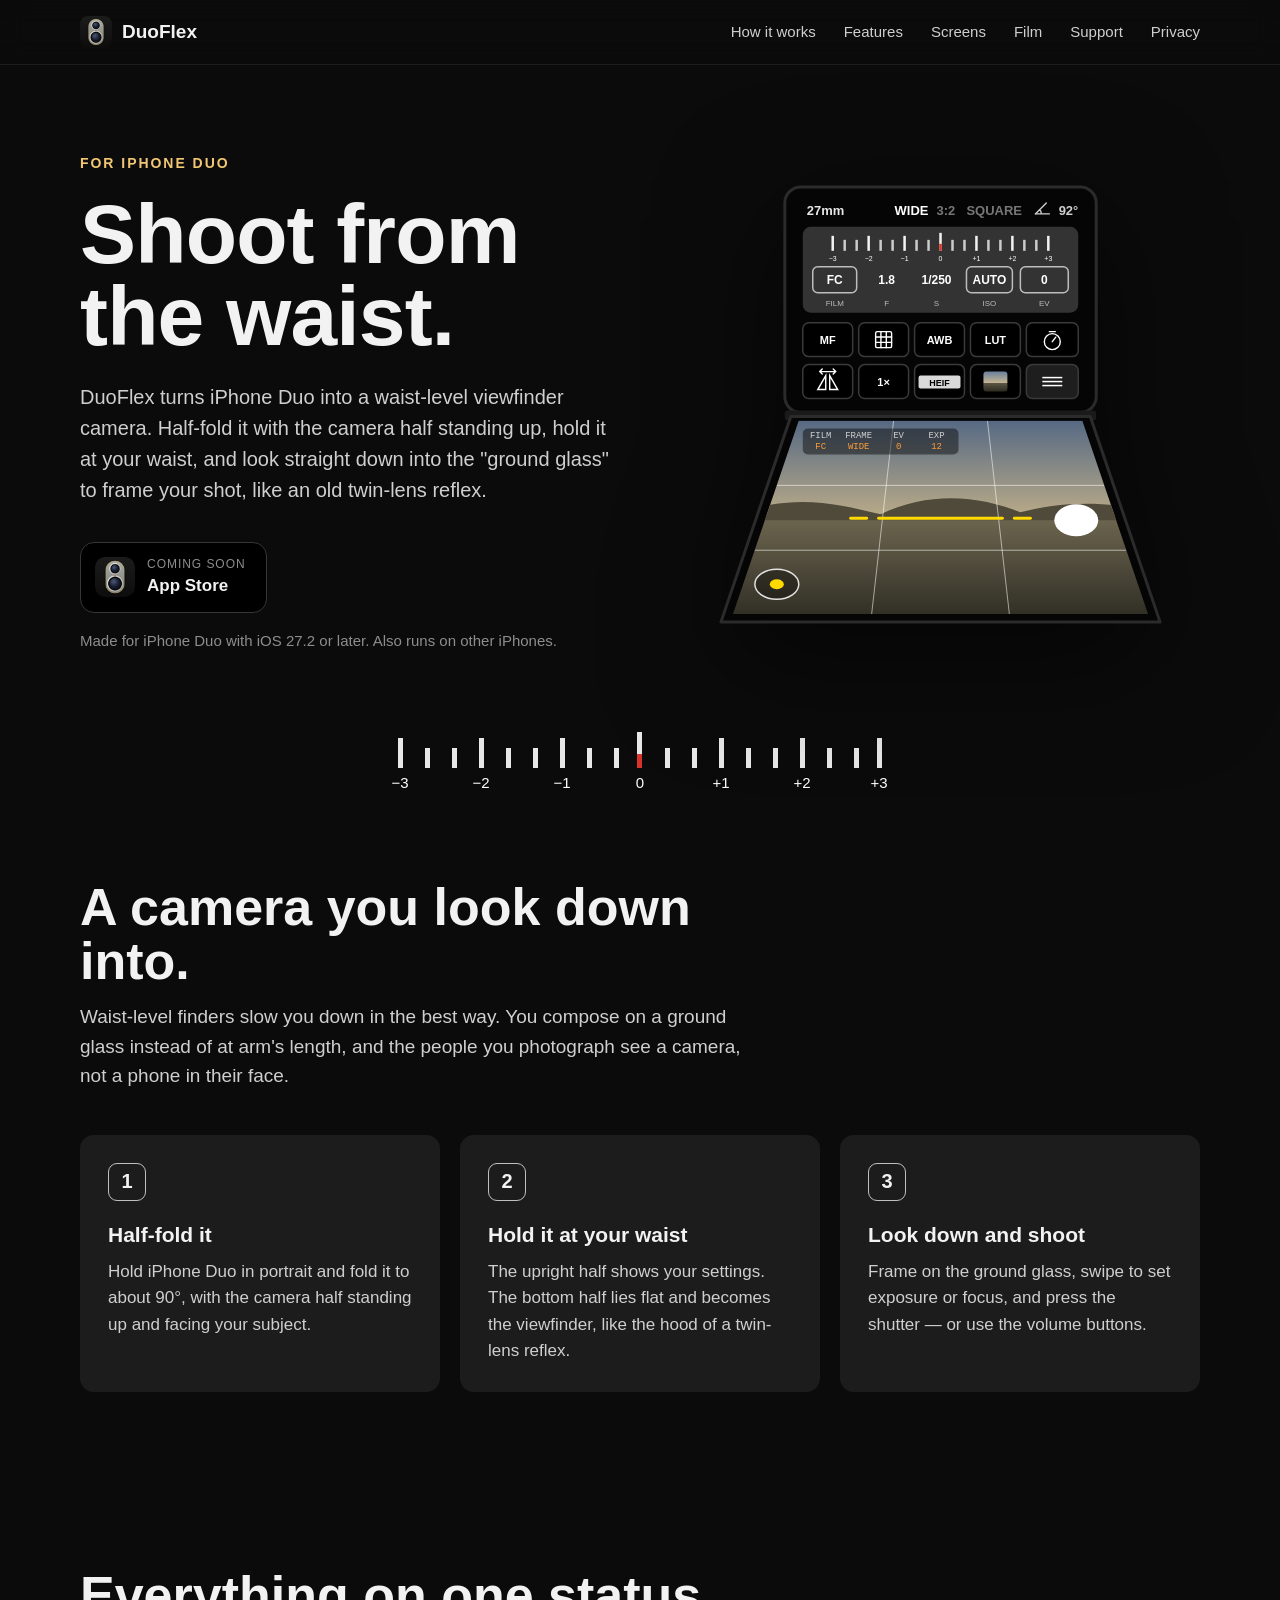
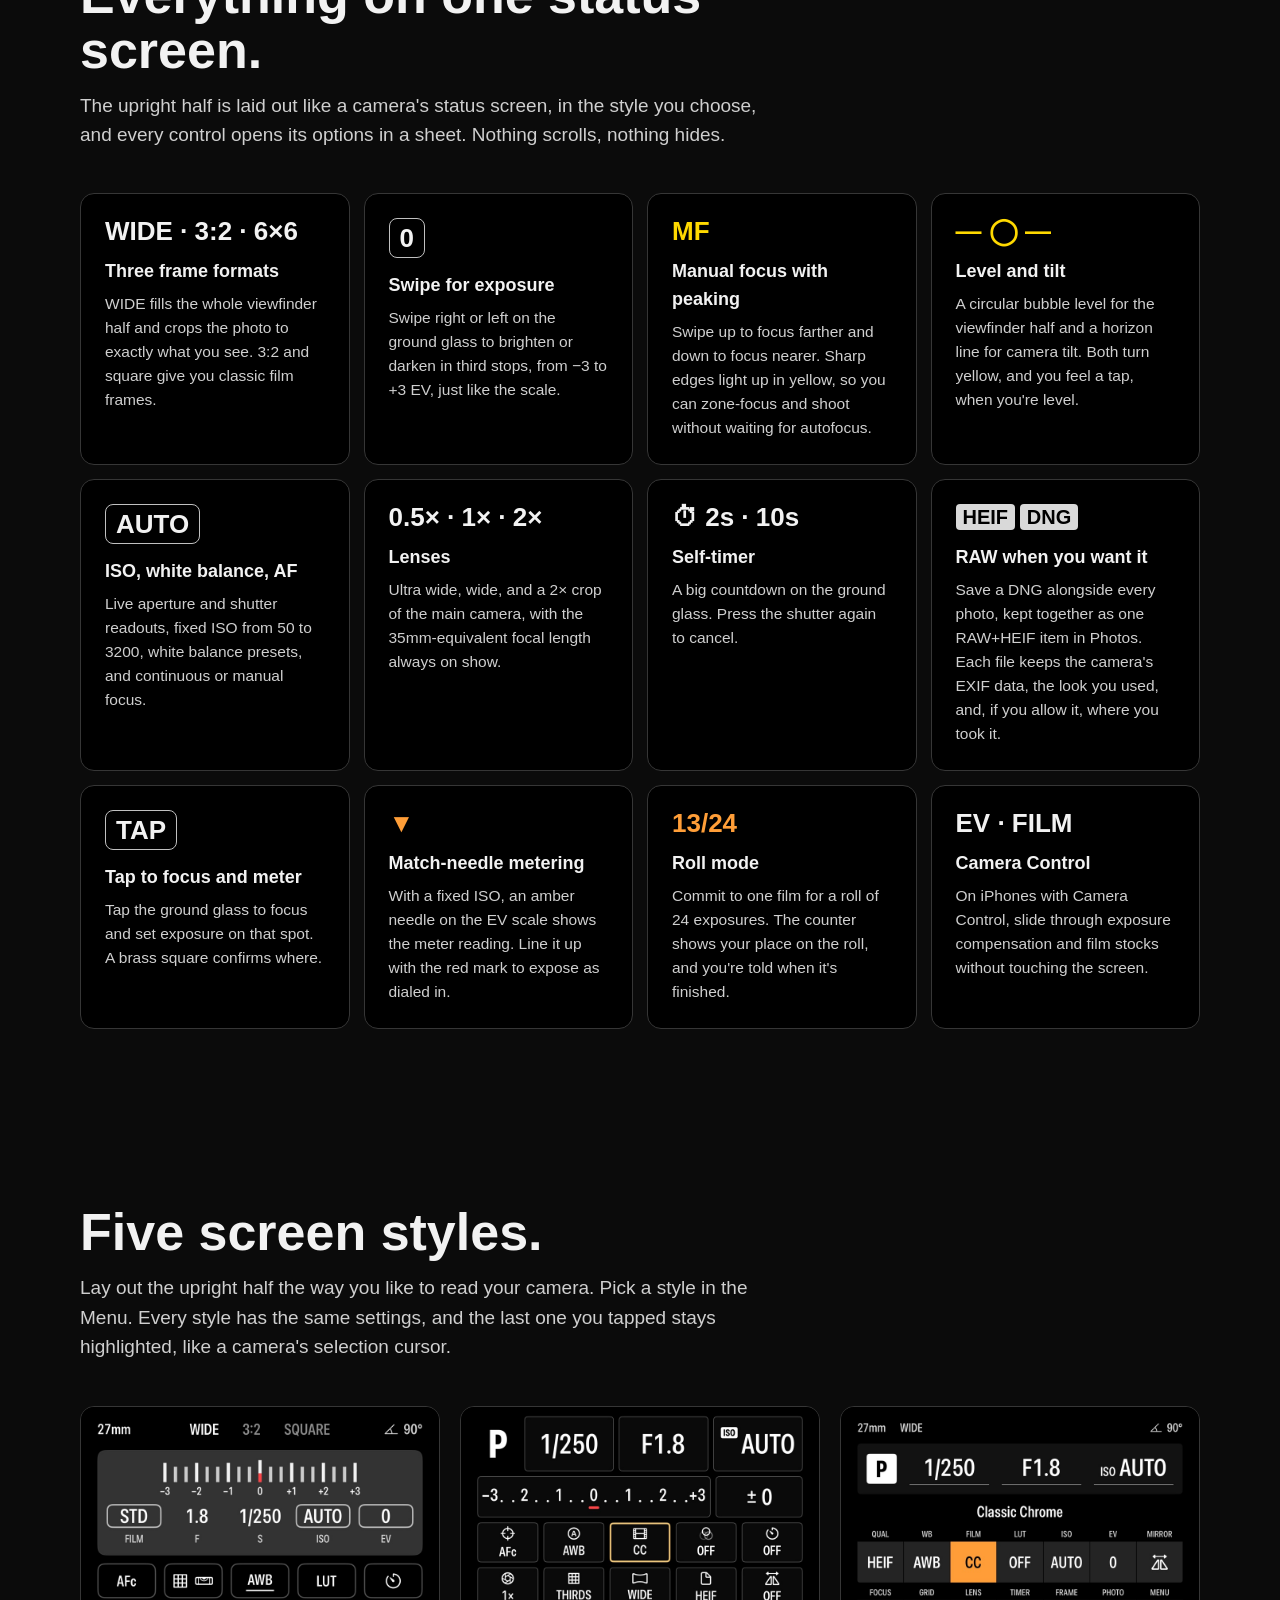
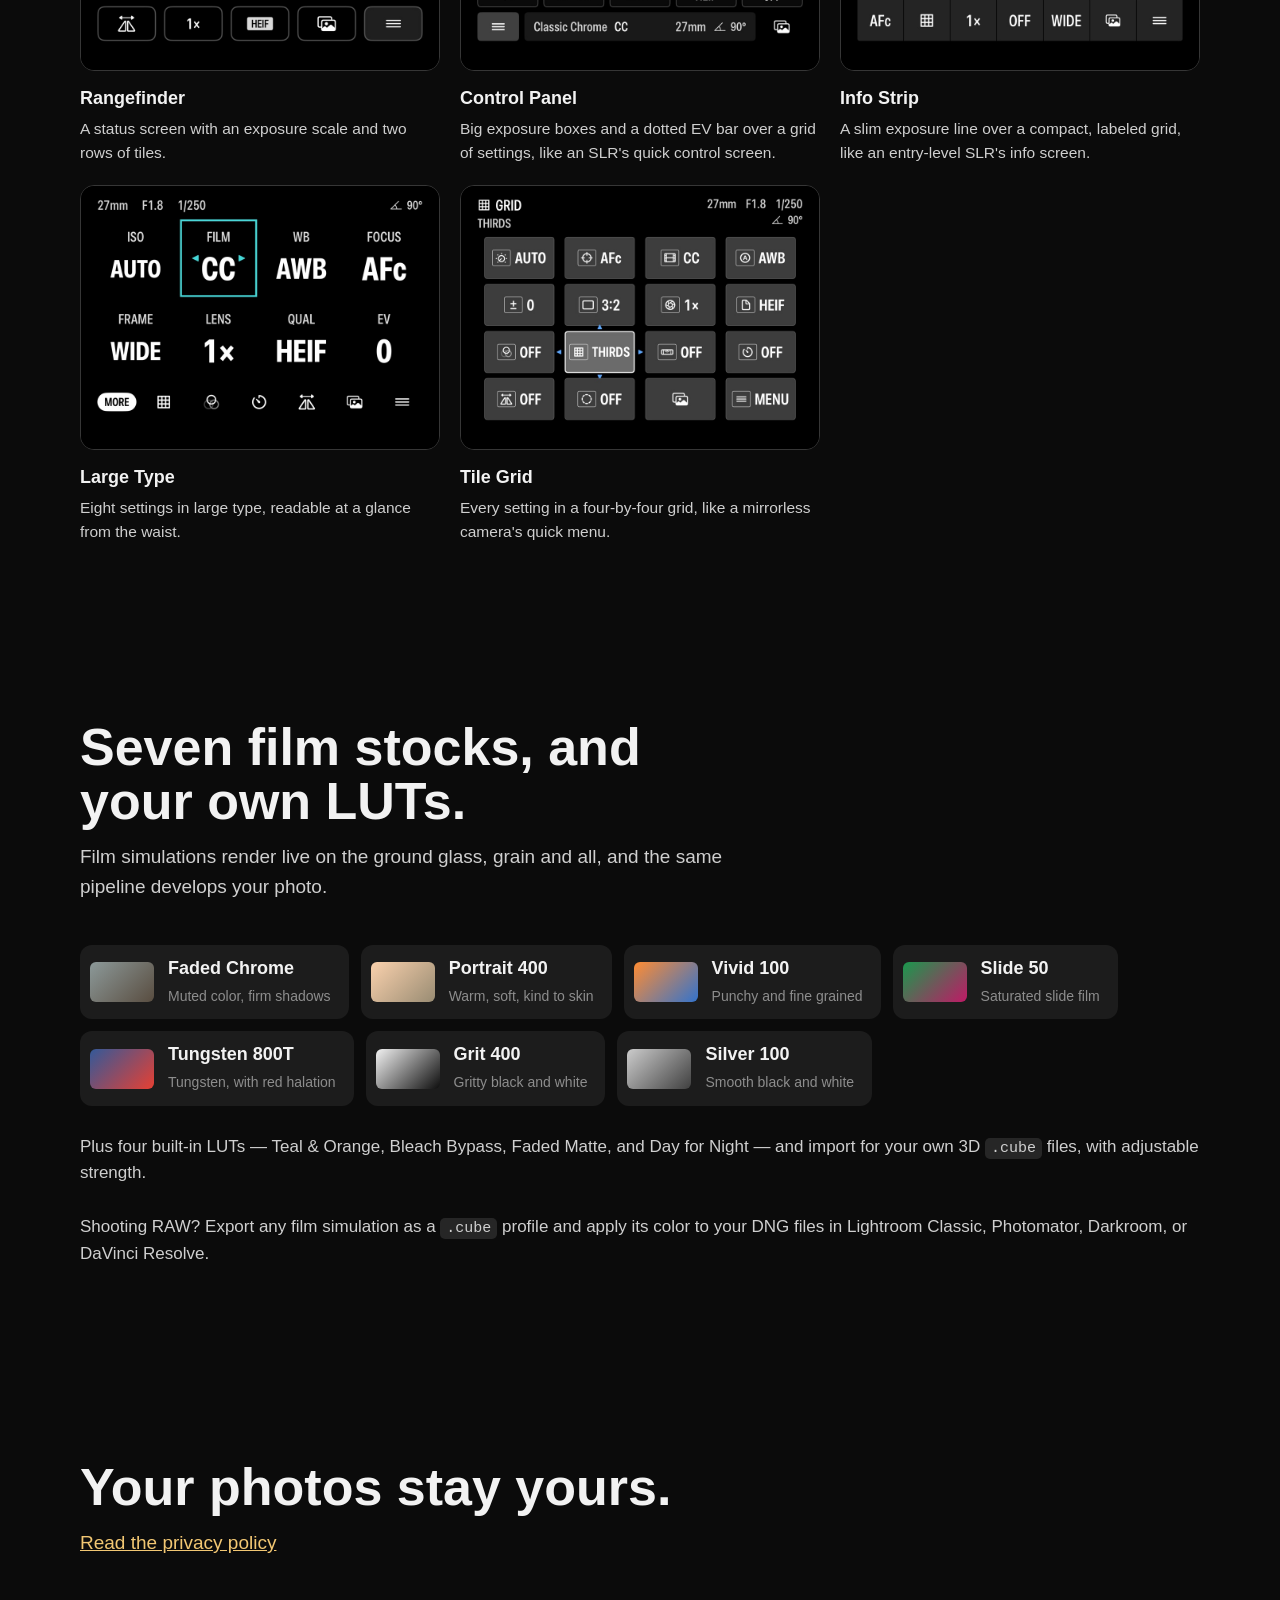
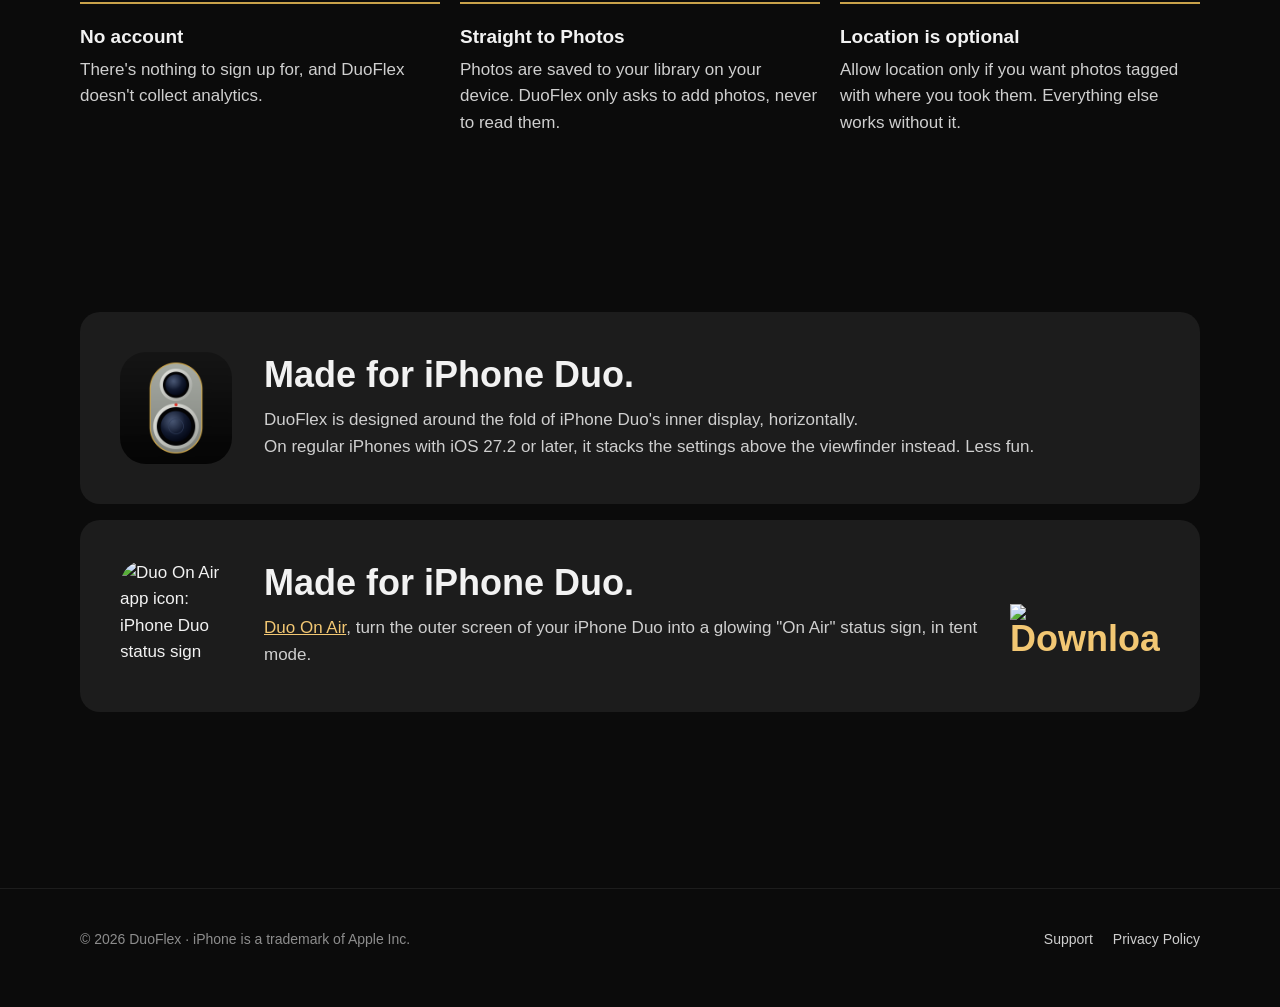
==== commit 39c42a6d: "Describe Bloom and the new swipe directions Co-Authored-By: Claude Opus 5.5 <noreply@anthropic.com>" ====
--- a/index.html
+++ b/index.html
@@ -227,8 +227,8 @@
         </div>
         <div class="tiles">
           <div class="tile"><span class="code">WIDE · 3:2 · 6×6</span><h3>Three frame formats</h3><p>WIDE fills the whole viewfinder half and crops the photo to exactly what you see. 3:2 and square give you classic film frames.</p></div>
-          <div class="tile"><span class="code boxed">0</span><h3>Swipe for exposure</h3><p>Swipe up or down on the ground glass to brighten or darken in third stops, from −3 to +3 EV.</p></div>
-          <div class="tile"><span class="code yellow">MF</span><h3>Manual focus with peaking</h3><p>Swipe sideways to focus. Sharp edges light up in yellow, so you can zone-focus and shoot without waiting for autofocus.</p></div>
+          <div class="tile"><span class="code boxed">0</span><h3>Swipe for exposure</h3><p>Swipe right or left on the ground glass to brighten or darken in third stops, from −3 to +3 EV, just like the scale.</p></div>
+          <div class="tile"><span class="code yellow">MF</span><h3>Manual focus with peaking</h3><p>Swipe up to focus farther and down to focus nearer. Sharp edges light up in yellow, so you can zone-focus and shoot without waiting for autofocus.</p></div>
           <div class="tile"><span class="code yellow">— ◯ —</span><h3>Level and tilt</h3><p>A circular bubble level for the viewfinder half and a horizon line for camera tilt. Both turn yellow, and you feel a tap, when you're level.</p></div>
           <div class="tile"><span class="code boxed">AUTO</span><h3>ISO, white balance, AF</h3><p>Live aperture and shutter readouts, fixed ISO from 50 to 3200, white balance presets, and continuous or manual focus.</p></div>
           <div class="tile"><span class="code">0.5× · 1× · 2×</span><h3>Lenses</h3><p>Ultra wide, wide, and a 2× crop of the main camera, with the 35mm-equivalent focal length always on show.</p></div>
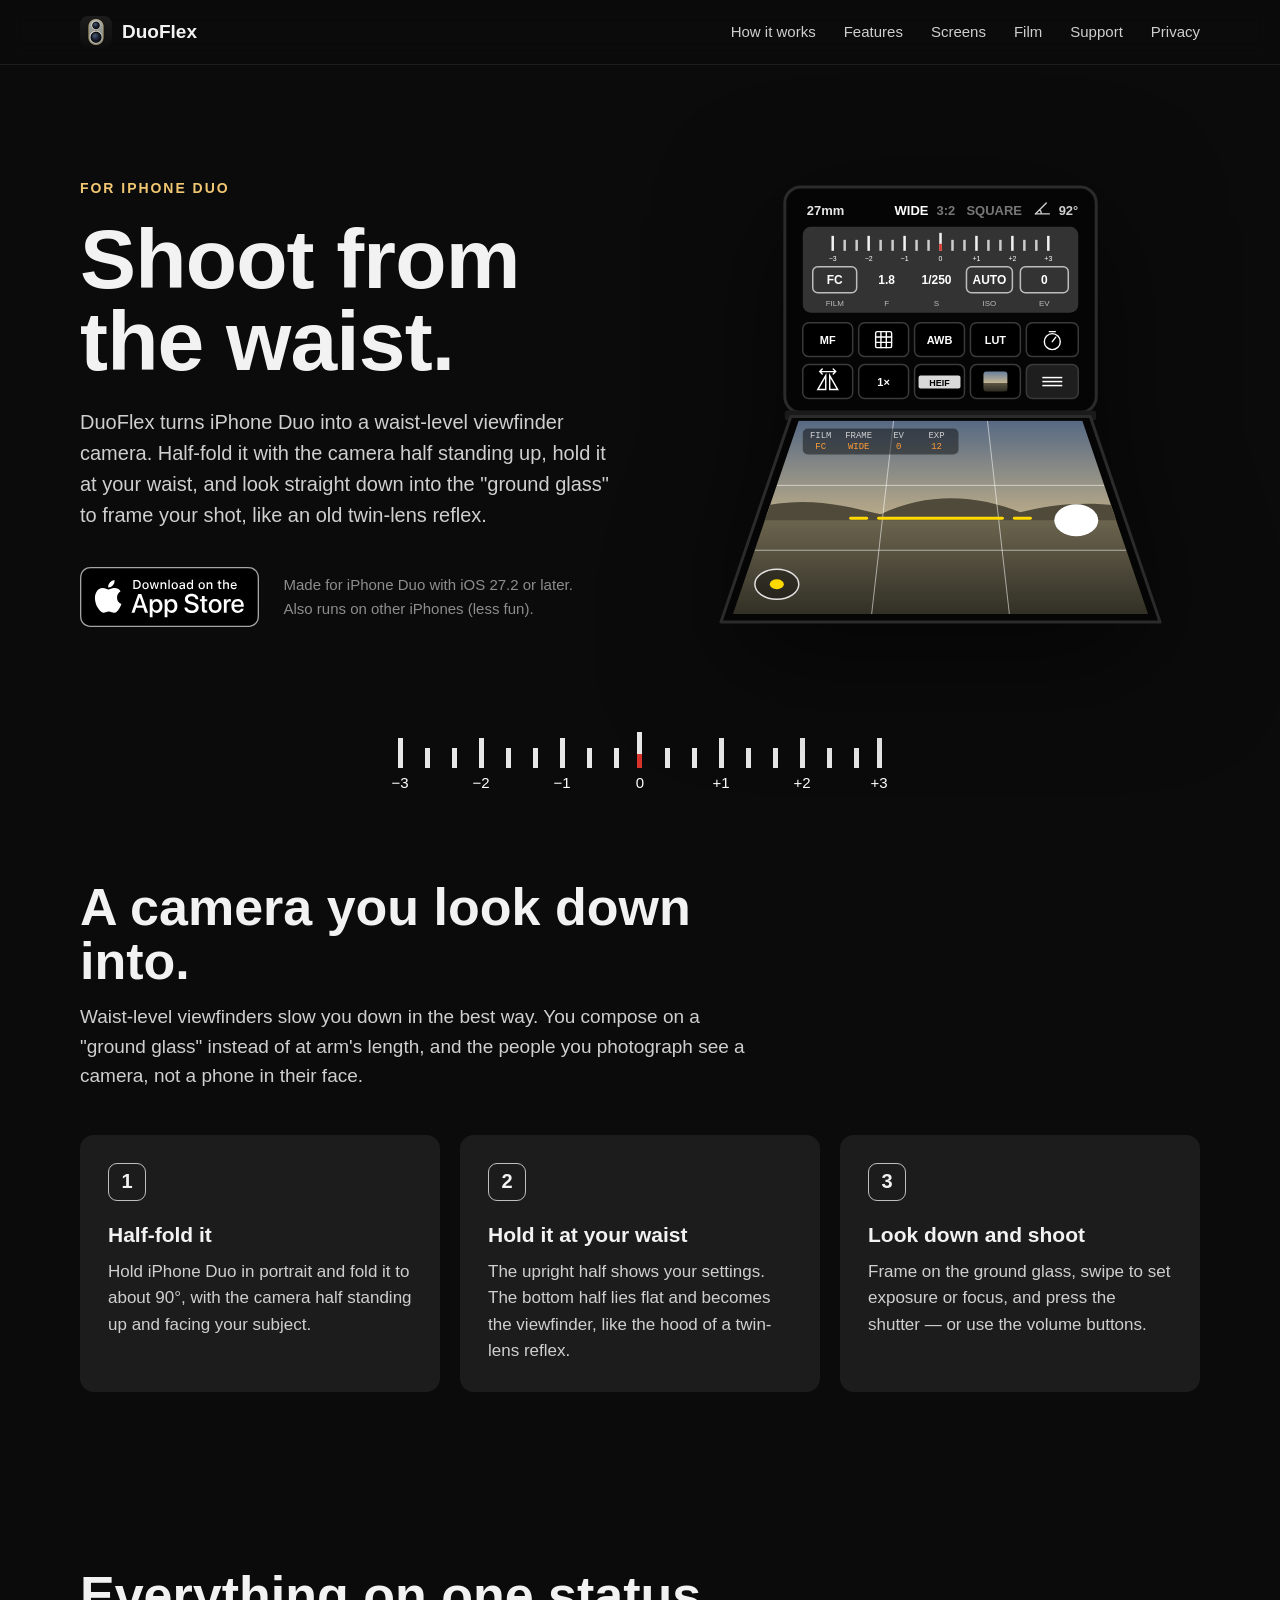
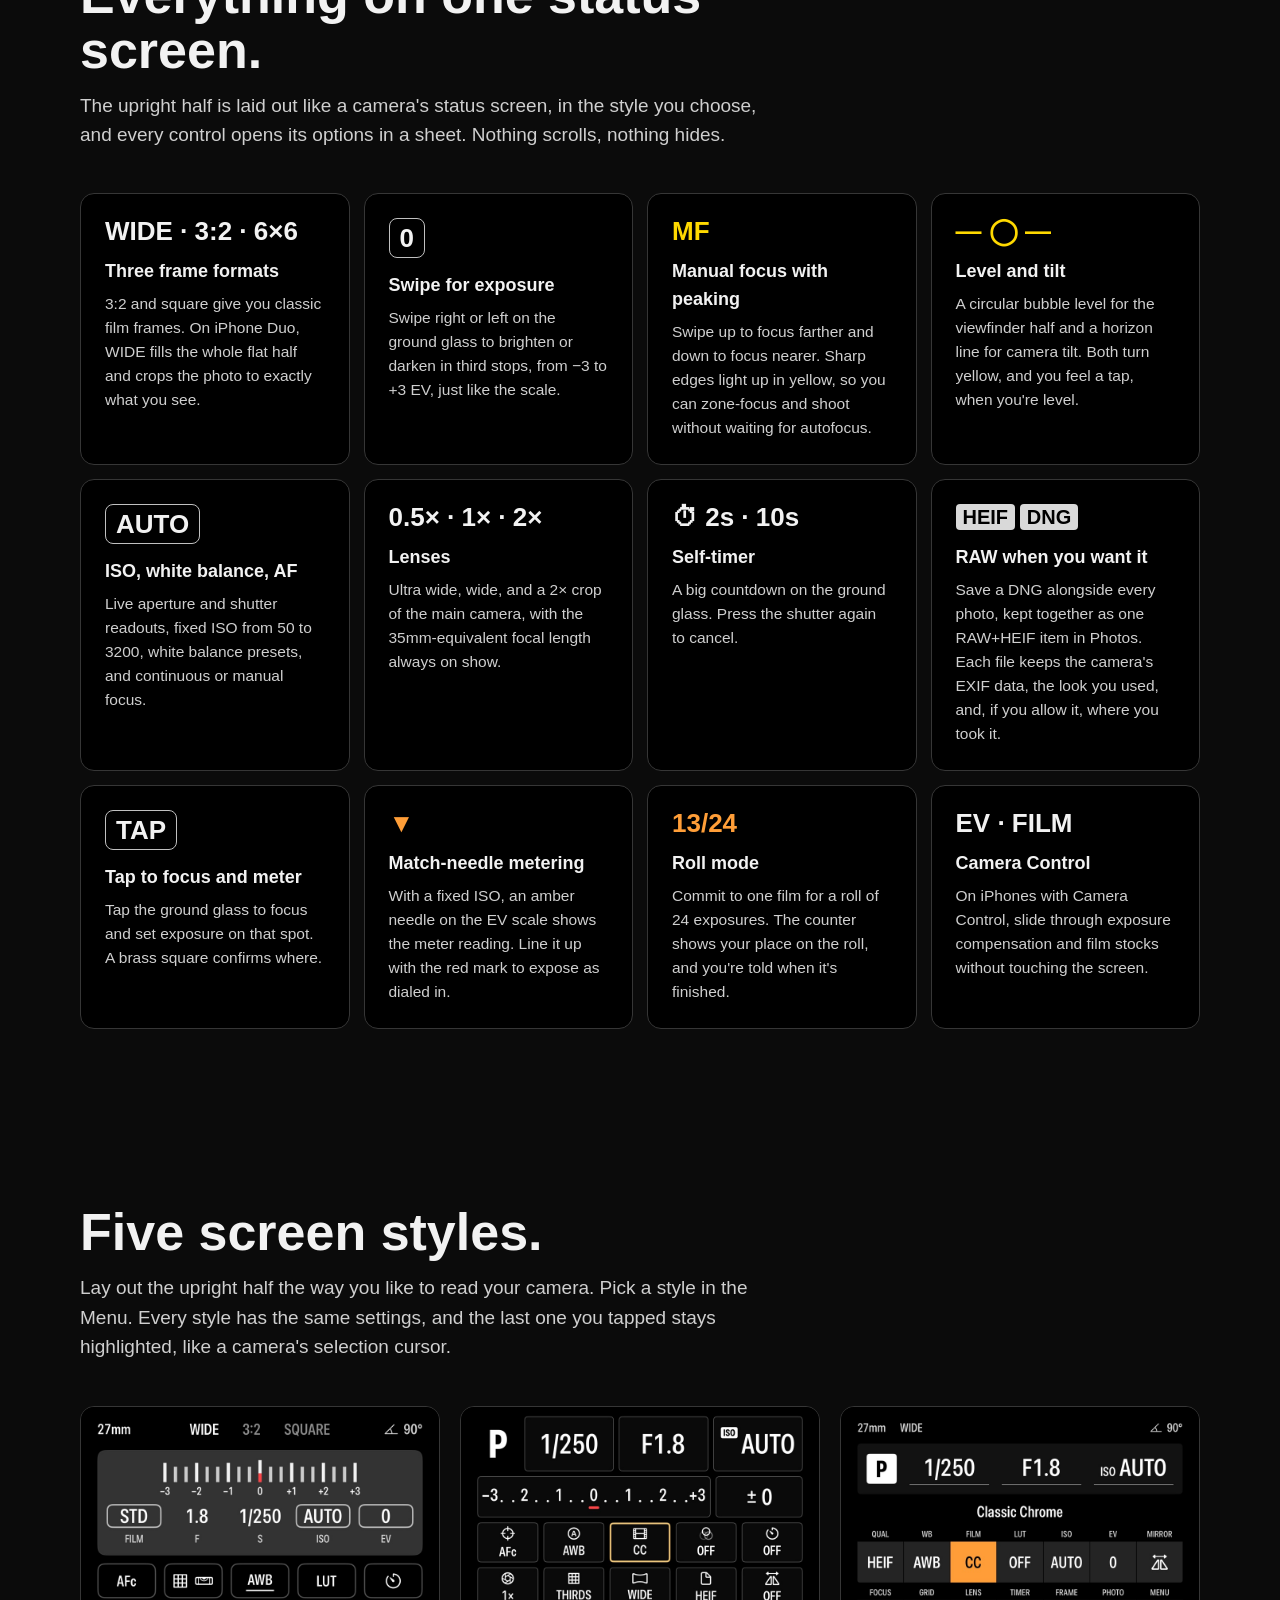
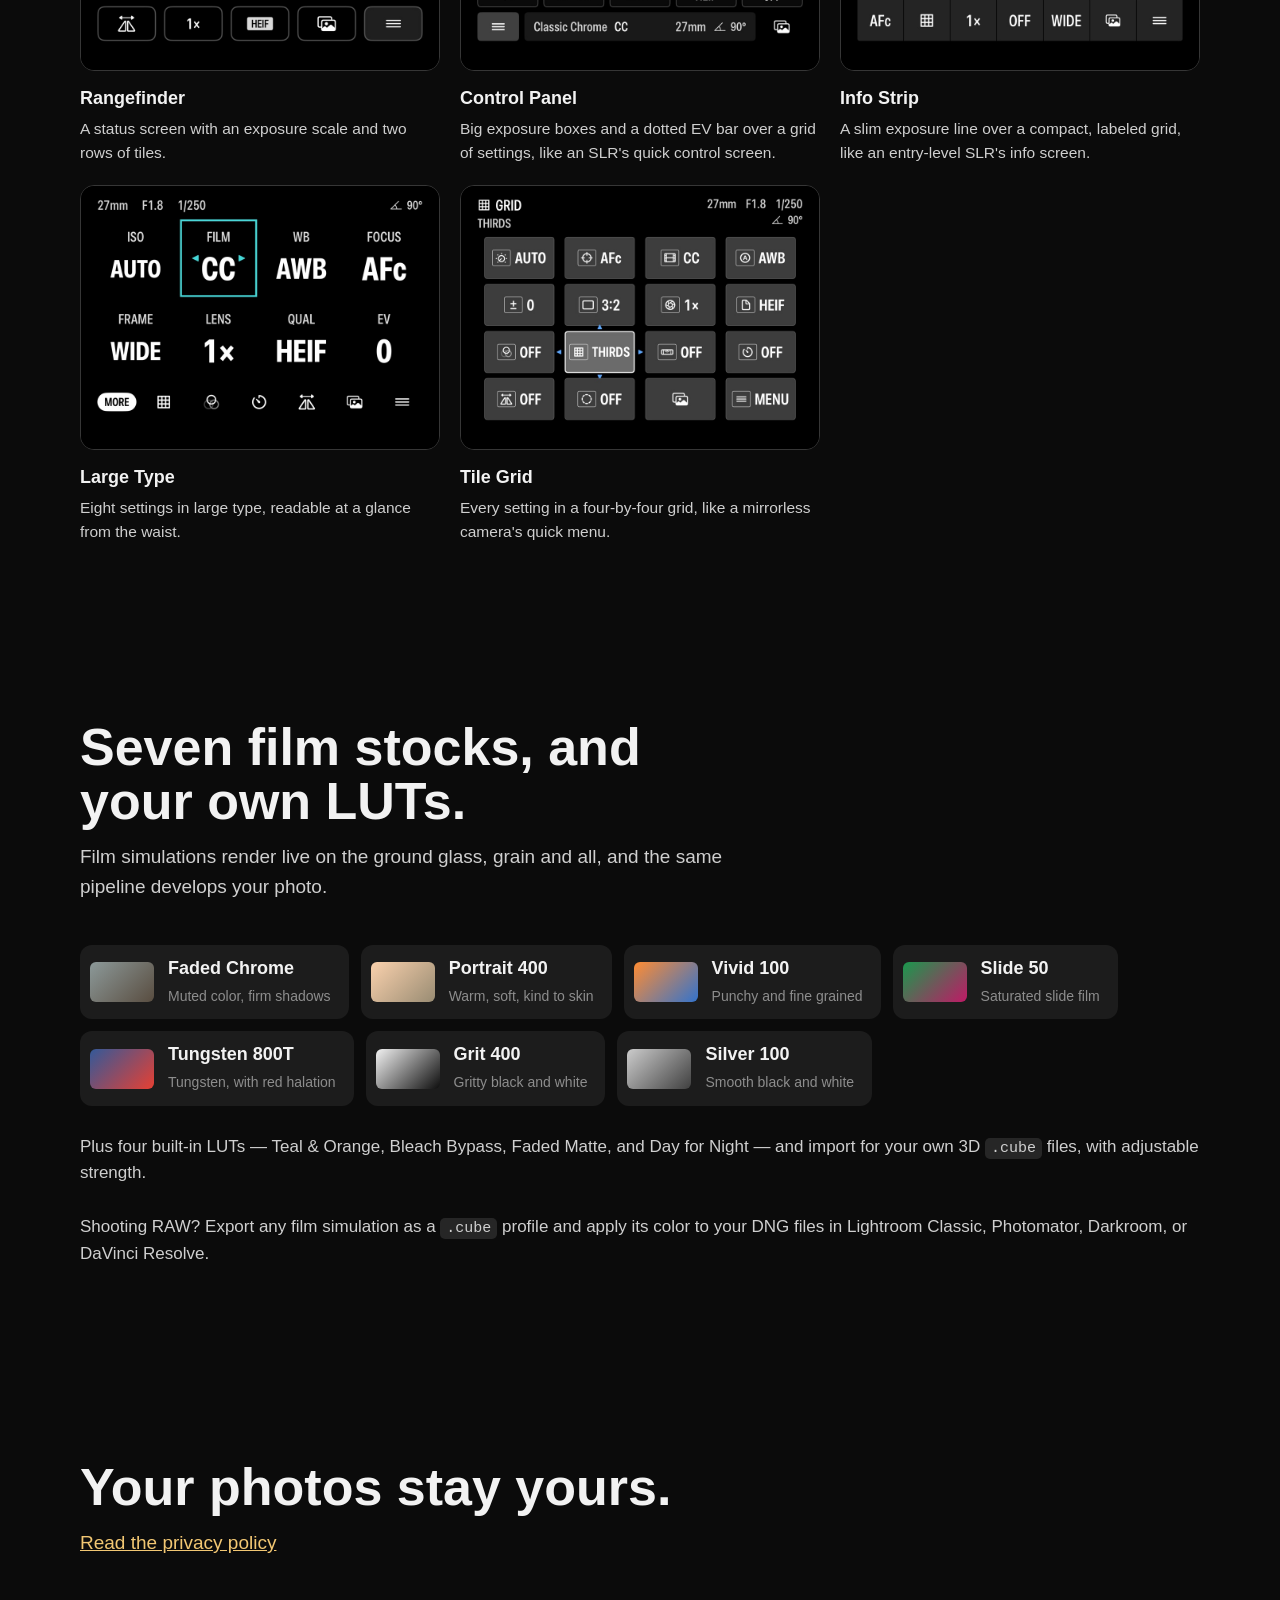
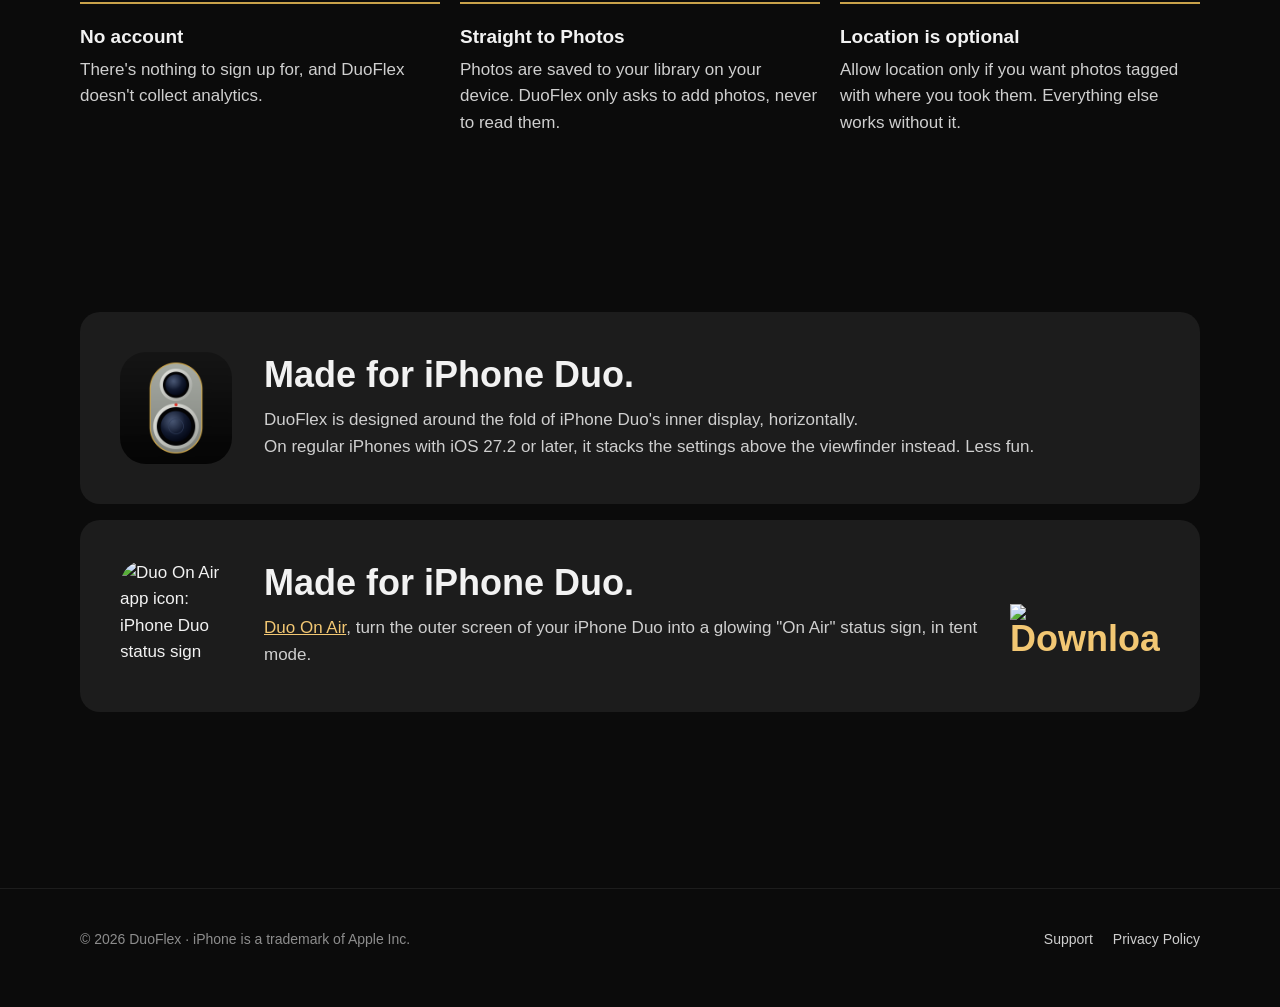
==== commit efd30353: "Update DuoFlex landing page and assets - Updated README.md to include App Store link for DuoFlex. - " ====
--- a/index.html
+++ b/index.html
@@ -3,9 +3,10 @@
 <head>
   <meta charset="utf-8">
   <meta name="viewport" content="width=device-width, initial-scale=1">
-  <title>DuoFlex — A waist-level finder for iPhone Duo</title>
+  <title>DuoFlex — A waist-level viewfinder for iPhone Duo</title>
   <meta name="description" content="DuoFlex turns iPhone Duo into a waist-level viewfinder camera. Half-fold it, hold it at your waist, and look down into the ground glass to frame your shot.">
   <meta name="theme-color" content="#0b0b0b">
+  <meta name="apple-itunes-app" content="app-id=6835378050">
   <meta property="og:title" content="DuoFlex — A waist-level finder for iPhone Duo">
   <meta property="og:description" content="Half-fold your iPhone Duo, hold it at your waist, and look down to frame your shot — like a twin-lens reflex.">
   <meta property="og:image" content="assets/icon.png">
@@ -37,11 +38,8 @@
           <h1>Shoot from<br>the waist.</h1>
           <p class="lede">DuoFlex turns iPhone Duo into a waist-level viewfinder camera. Half-fold it with the camera half standing up, hold it at your waist, and look straight down into the "ground glass" to frame your shot, like an old twin-lens reflex.</p>
           <div class="cta">
-            <div class="badge">
-              <img src="assets/favicon.png" alt="" width="40" height="40">
-              <div><small>Coming soon</small><strong>App Store</strong></div>
-            </div>
-            <span class="requires">Made for iPhone Duo with iOS 27.2 or later. Also runs on other iPhones.</span>
+            <a class="app-store-badge" href="https://apps.apple.com/app/duoflex-camera/id6835378050"><img src="assets/app-store-badge.svg" alt="Download DuoFlex on the App Store" width="180" height="60"></a>
+            <span class="requires">Made for iPhone Duo with iOS 27.2 or later. <br>Also runs on other iPhones (less fun).</span>
           </div>
         </div>
 
@@ -200,7 +198,7 @@
       <div class="wrap">
         <div class="section-head">
           <h2>A camera you look down into.</h2>
-          <p>Waist-level finders slow you down in the best way. You compose on a ground glass instead of at arm's length, and the people you photograph see a camera, not a phone in their face.</p>
+          <p>Waist-level viewfinders slow you down in the best way. You compose on a "ground glass" instead of at arm's length, and the people you photograph see a camera, not a phone in their face.</p>
         </div>
         <ol class="steps">
           <li>
@@ -226,7 +224,7 @@
           <p>The upright half is laid out like a camera's status screen, in the style you choose, and every control opens its options in a sheet. Nothing scrolls, nothing hides.</p>
         </div>
         <div class="tiles">
-          <div class="tile"><span class="code">WIDE · 3:2 · 6×6</span><h3>Three frame formats</h3><p>WIDE fills the whole viewfinder half and crops the photo to exactly what you see. 3:2 and square give you classic film frames.</p></div>
+          <div class="tile"><span class="code">WIDE · 3:2 · 6×6</span><h3>Three frame formats</h3><p>3:2 and square give you classic film frames. On iPhone Duo, WIDE fills the whole flat half and crops the photo to exactly what you see.</p></div>
           <div class="tile"><span class="code boxed">0</span><h3>Swipe for exposure</h3><p>Swipe right or left on the ground glass to brighten or darken in third stops, from −3 to +3 EV, just like the scale.</p></div>
           <div class="tile"><span class="code yellow">MF</span><h3>Manual focus with peaking</h3><p>Swipe up to focus farther and down to focus nearer. Sharp edges light up in yellow, so you can zone-focus and shoot without waiting for autofocus.</p></div>
           <div class="tile"><span class="code yellow">— ◯ —</span><h3>Level and tilt</h3><p>A circular bubble level for the viewfinder half and a horizon line for camera tilt. Both turn yellow, and you feel a tap, when you're level.</p></div>
--- a/assets/site.css
+++ b/assets/site.css
@@ -72,16 +72,10 @@
 .lede { font-size: 20px; color: var(--label); max-width: 34em; margin: 0 0 36px; }
 
 .cta { display: flex; flex-wrap: wrap; align-items: center; gap: 16px 24px; }
-.badge {
-  display: inline-flex; align-items: center; gap: 12px;
-  padding: 12px 20px 12px 14px;
-  border: 1.5px solid var(--stroke);
-  border-radius: 14px;
-  background: #000;
-}
-.badge img { width: 40px; height: 40px; border-radius: 10px; }
-.badge small { display: block; color: var(--dim); font-size: 12px; text-transform: uppercase; letter-spacing: 0.08em; }
-.badge strong { font-size: 17px; }
+/* Apple's "Download on the App Store" badge, at a size its guidelines allow. */
+.app-store-badge { display: inline-block; line-height: 0; }
+.app-store-badge img { height: 60px; width: auto; }
+.app-store-badge:hover { filter: brightness(1.15); }
 .requires { color: var(--dim); font-size: 15px; }
 
 .device { width: 100%; max-width: 520px; justify-self: center; filter: drop-shadow(0 30px 60px rgb(0 0 0 / 0.6)); }
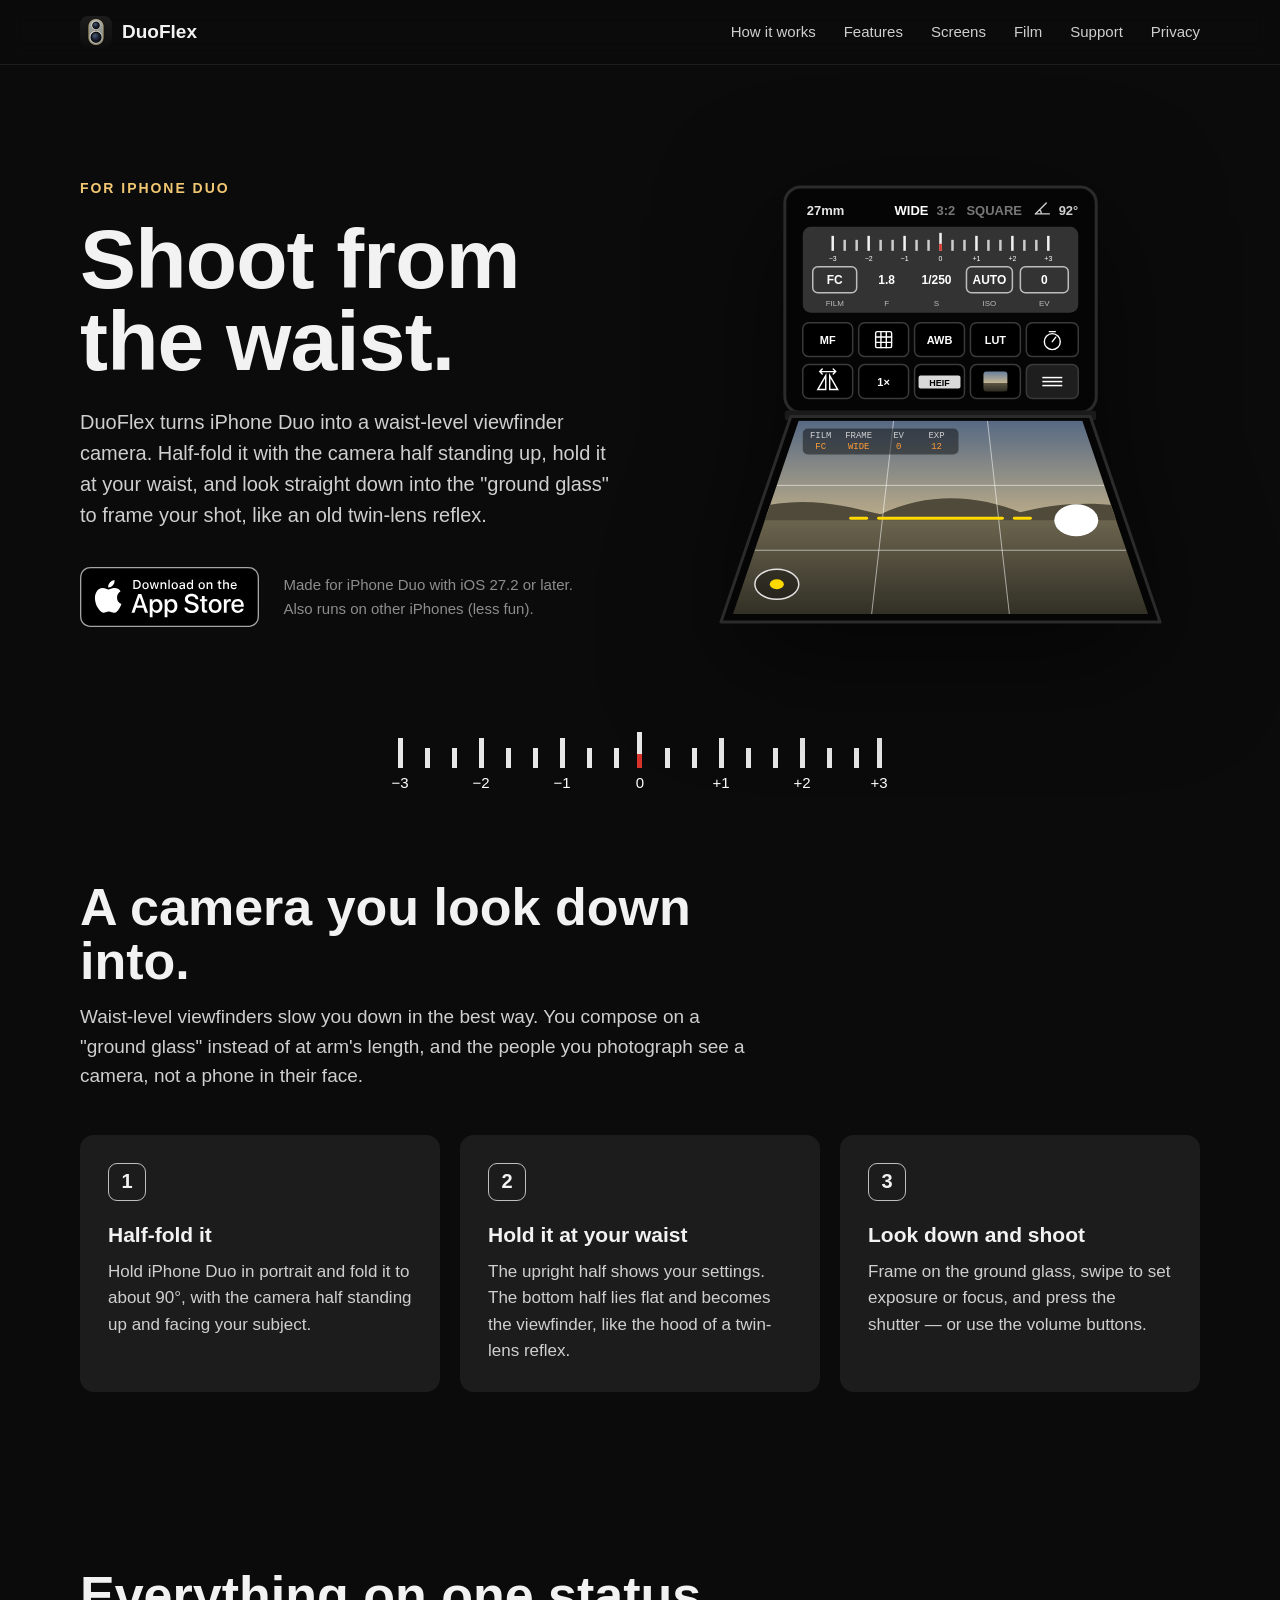
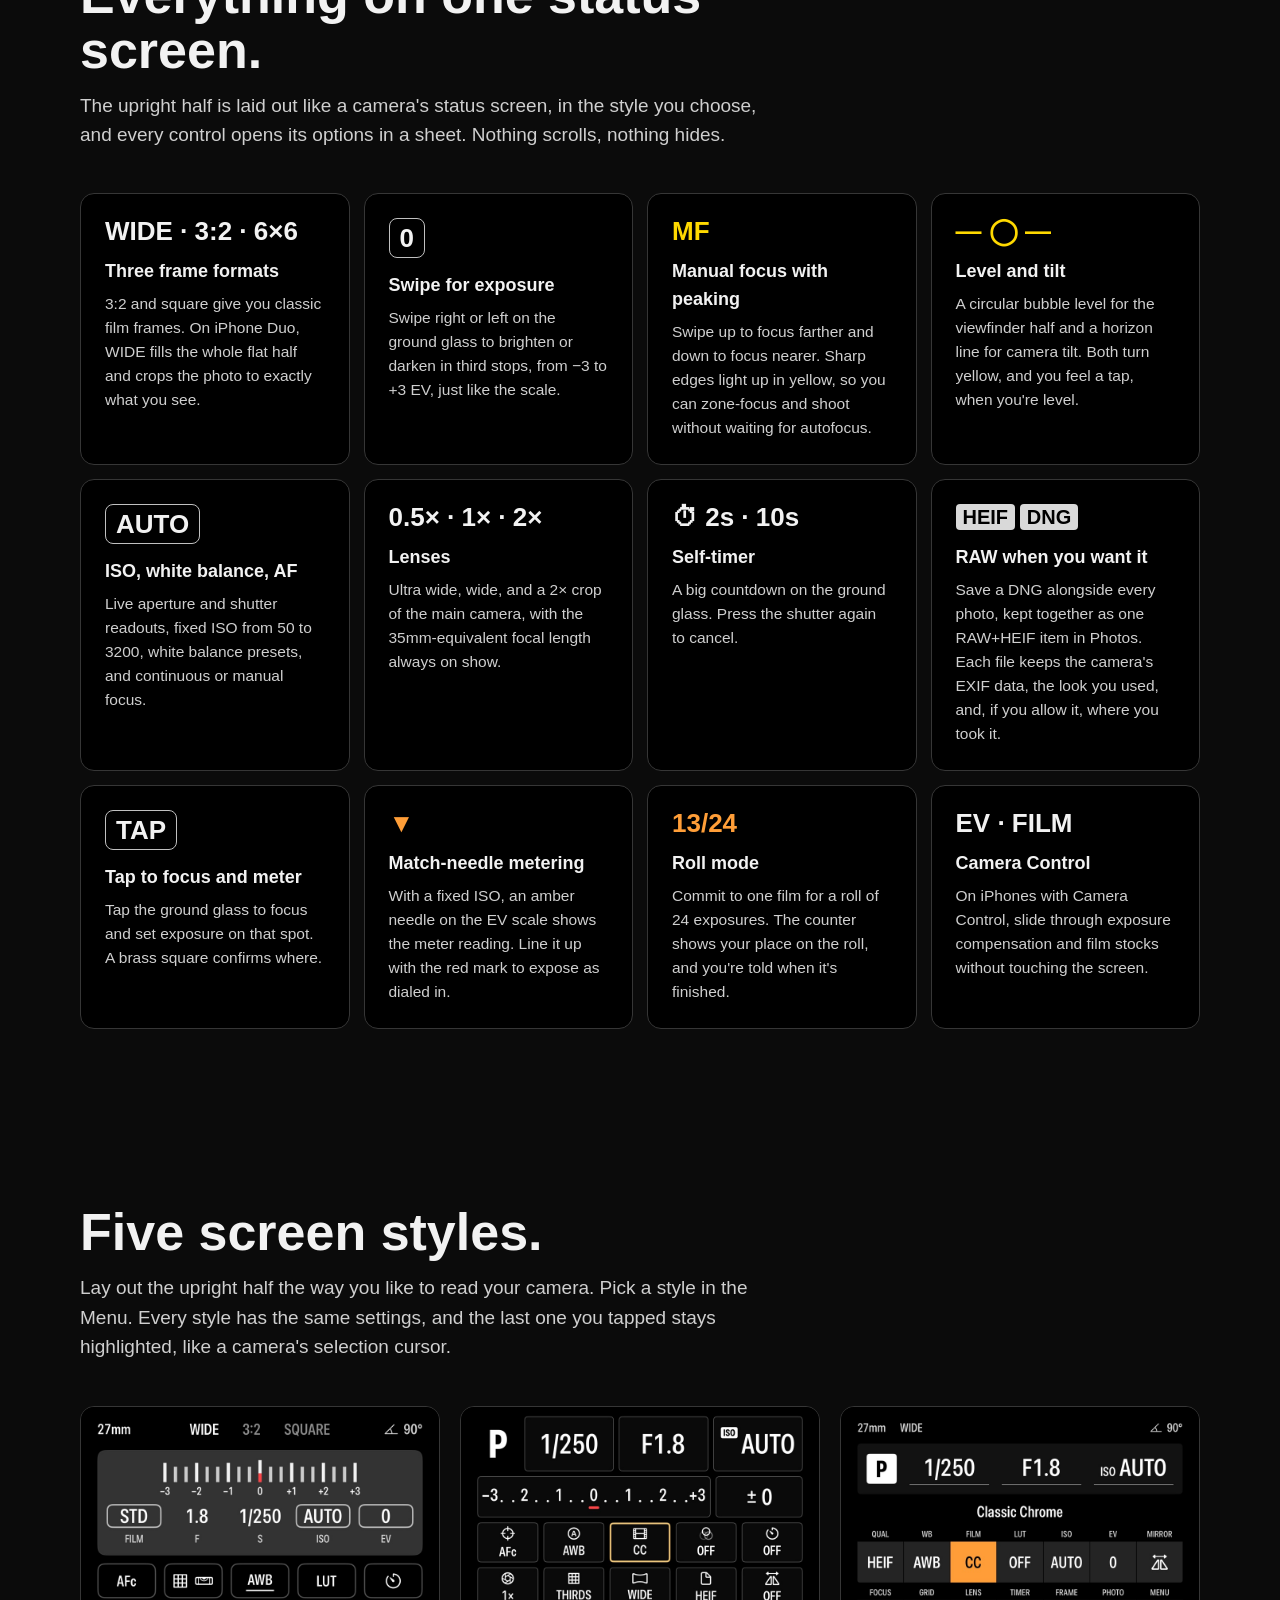
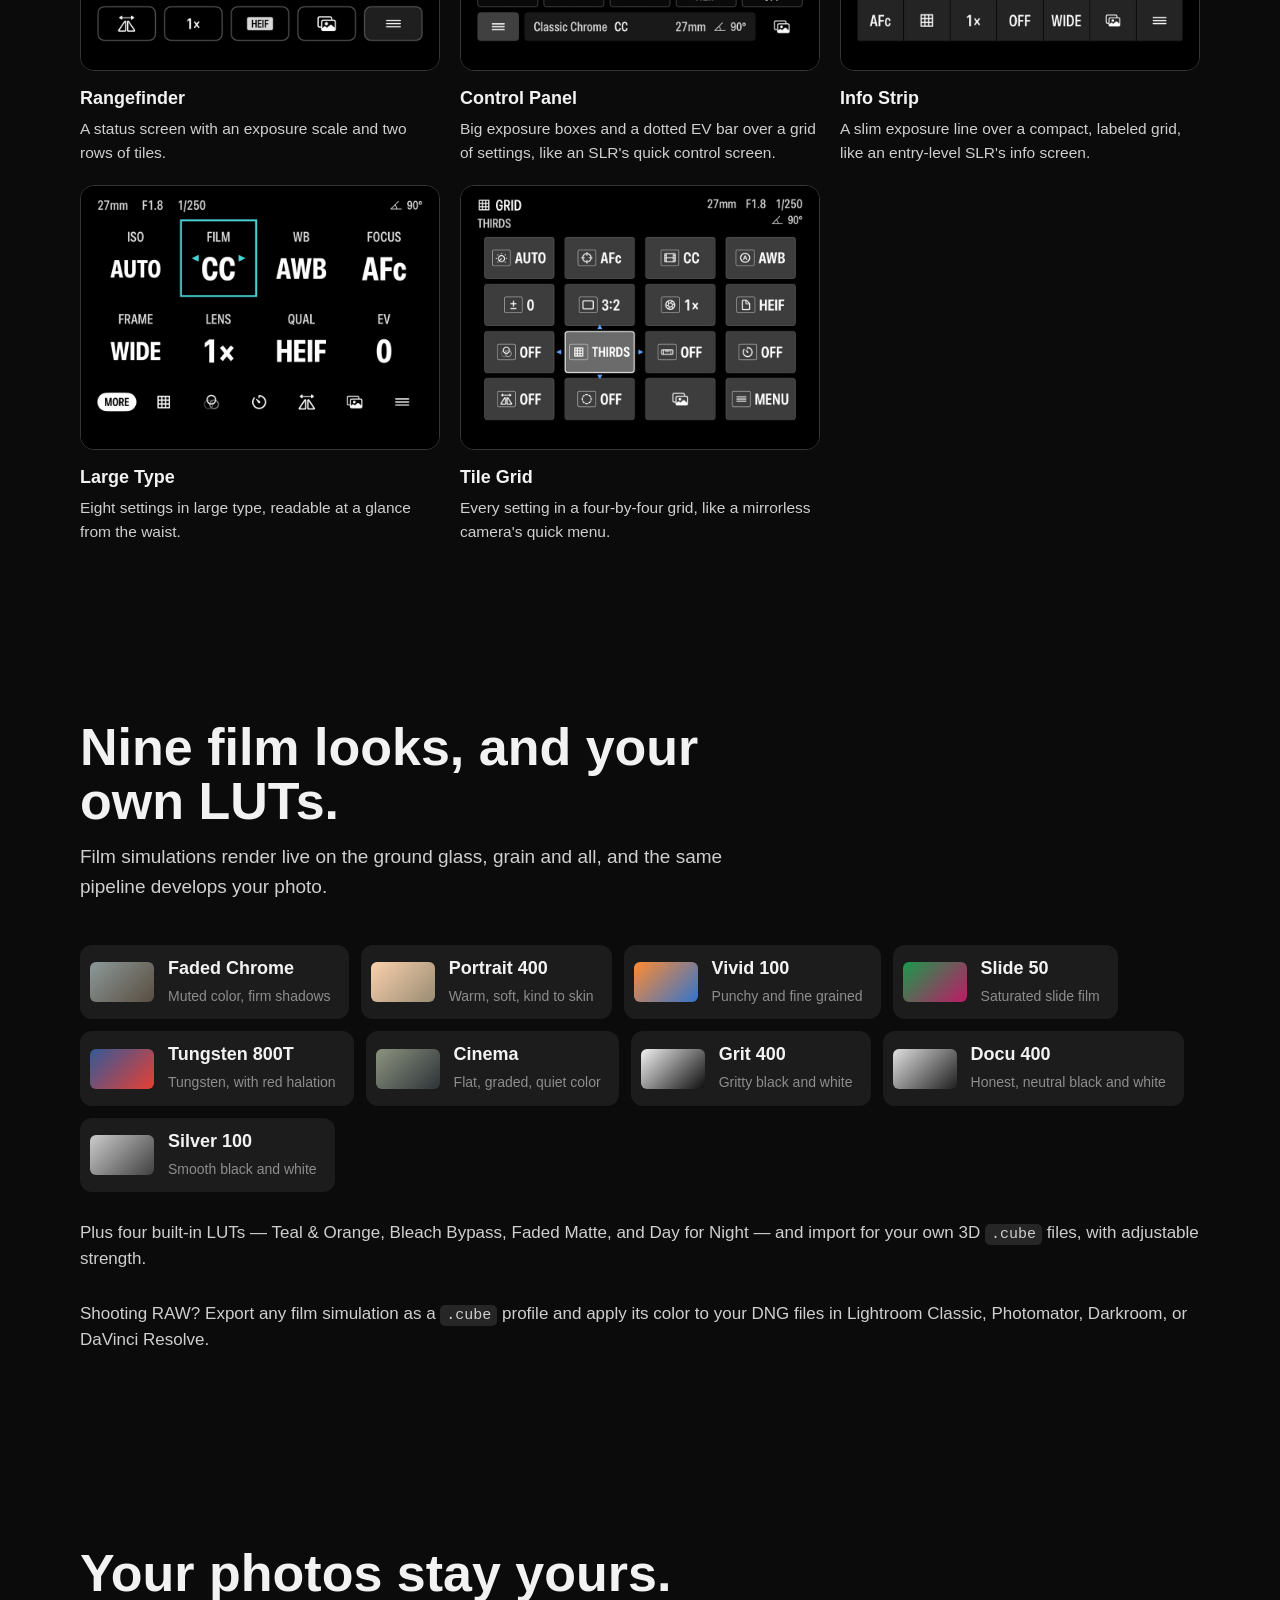
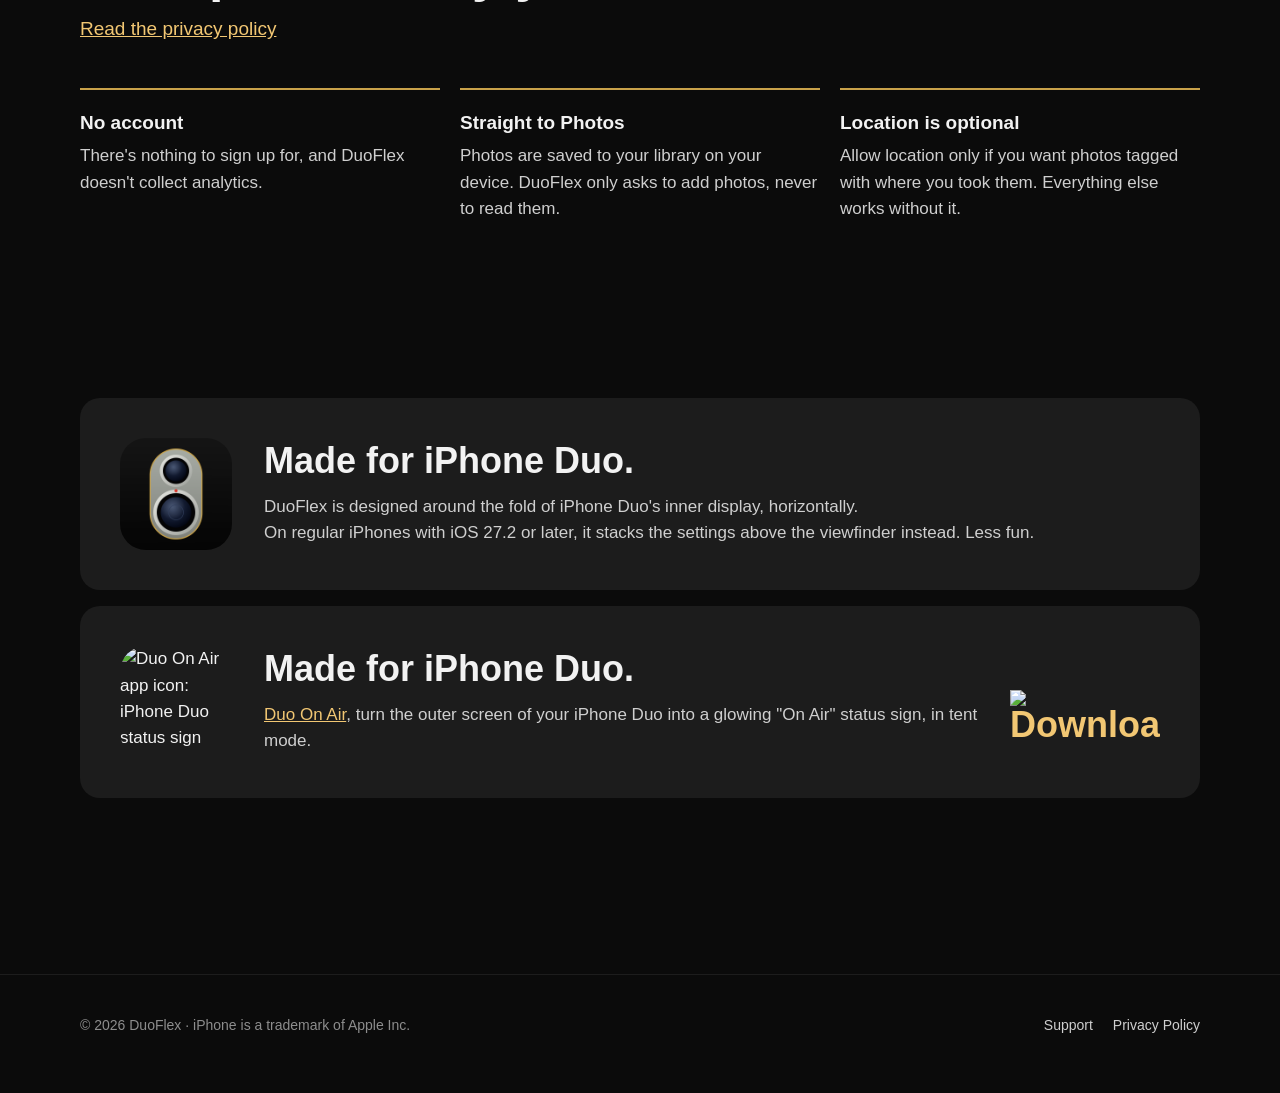
==== commit 7b86c9f1: "List nine film looks, with Cinema and Docu 400 Co-Authored-By: Claude Opus 5.5 <noreply@anthropic.co" ====
--- a/index.html
+++ b/index.html
@@ -279,7 +279,7 @@
     <section id="film">
       <div class="wrap">
         <div class="section-head">
-          <h2>Seven film stocks, and your own LUTs.</h2>
+          <h2>Nine film looks, and your own LUTs.</h2>
           <p>Film simulations render live on the ground glass, grain and all, and the same pipeline develops your photo.</p>
         </div>
         <ul class="films">
@@ -288,7 +288,9 @@
           <li><span class="swatch" style="background: linear-gradient(135deg, #ff8c33, #3373cc)"></span><div><strong>Vivid 100</strong><span>Punchy and fine grained</span></div></li>
           <li><span class="swatch" style="background: linear-gradient(135deg, #1a994d, #bf1a66)"></span><div><strong>Slide 50</strong><span>Saturated slide film</span></div></li>
           <li><span class="swatch" style="background: linear-gradient(135deg, #335999, #e64033)"></span><div><strong>Tungsten 800T</strong><span>Tungsten, with red halation</span></div></li>
+          <li><span class="swatch" style="background: linear-gradient(135deg, #8c947f, #2e3338)"></span><div><strong>Cinema</strong><span>Flat, graded, quiet color</span></div></li>
           <li><span class="swatch" style="background: linear-gradient(135deg, #f2f2f2, #0d0d0d)"></span><div><strong>Grit 400</strong><span>Gritty black and white</span></div></li>
+          <li><span class="swatch" style="background: linear-gradient(135deg, #e0e0e0, #1f1f1f)"></span><div><strong>Docu 400</strong><span>Honest, neutral black and white</span></div></li>
           <li><span class="swatch" style="background: linear-gradient(135deg, #cccccc, #404040)"></span><div><strong>Silver 100</strong><span>Smooth black and white</span></div></li>
         </ul>
         <p class="luts">Plus four built-in LUTs — Teal &amp; Orange, Bleach Bypass, Faded Matte, and Day for Night — and import for your own 3D <code>.cube</code> files, with adjustable strength.</p>
--- a/assets/site.css
+++ b/assets/site.css
@@ -219,3 +219,33 @@
 }
 .button:hover { filter: brightness(1.06); }
 .doc th:first-child, .doc td:first-child { width: 30%; }
+
+/* Screenshot gallery: a row that snaps to each screenshot, scrolled by swiping, trackpad, keyboard, or the arrows. */
+.gallery-frame { position: relative; }
+.gallery {
+  display: flex; gap: 20px;
+  overflow-x: auto; overscroll-behavior-x: contain;
+  scroll-snap-type: x mandatory; scroll-behavior: smooth;
+  padding: 4px max(24px, calc((100% - 1120px) / 2)) 20px;
+  scroll-padding-inline: max(24px, calc((100% - 1120px) / 2));
+  scrollbar-width: thin; scrollbar-color: var(--stroke) transparent;
+}
+.gallery:focus-visible { outline: 2px solid var(--accent); outline-offset: -2px; }
+.shot { flex: 0 0 auto; width: clamp(220px, 28vw, 300px); margin: 0; scroll-snap-align: start; }
+.shot img {
+  display: block; width: 100%; height: auto;
+  border-radius: 18px; border: 1px solid var(--stroke); background: #000;
+}
+.shot figcaption { margin-top: 12px; color: var(--dim); font-size: 15px; line-height: 1.4; }
+.shot figcaption strong { display: block; color: var(--text); font-size: 16px; }
+.gallery-nav {
+  position: absolute; top: calc(50% - 40px); transform: translateY(-50%);
+  width: 44px; height: 44px; border-radius: 50%;
+  border: 1px solid var(--stroke); background: rgba(11, 11, 11, 0.85); color: var(--text);
+  font-size: 26px; line-height: 1; cursor: pointer;
+}
+.gallery-nav:hover { background: var(--panel-2); }
+.gallery-nav.prev { left: 12px; }
+.gallery-nav.next { right: 12px; }
+@media (hover: none) { .gallery-nav { display: none; } }
+@media (prefers-reduced-motion: reduce) { .gallery { scroll-behavior: auto; } }
